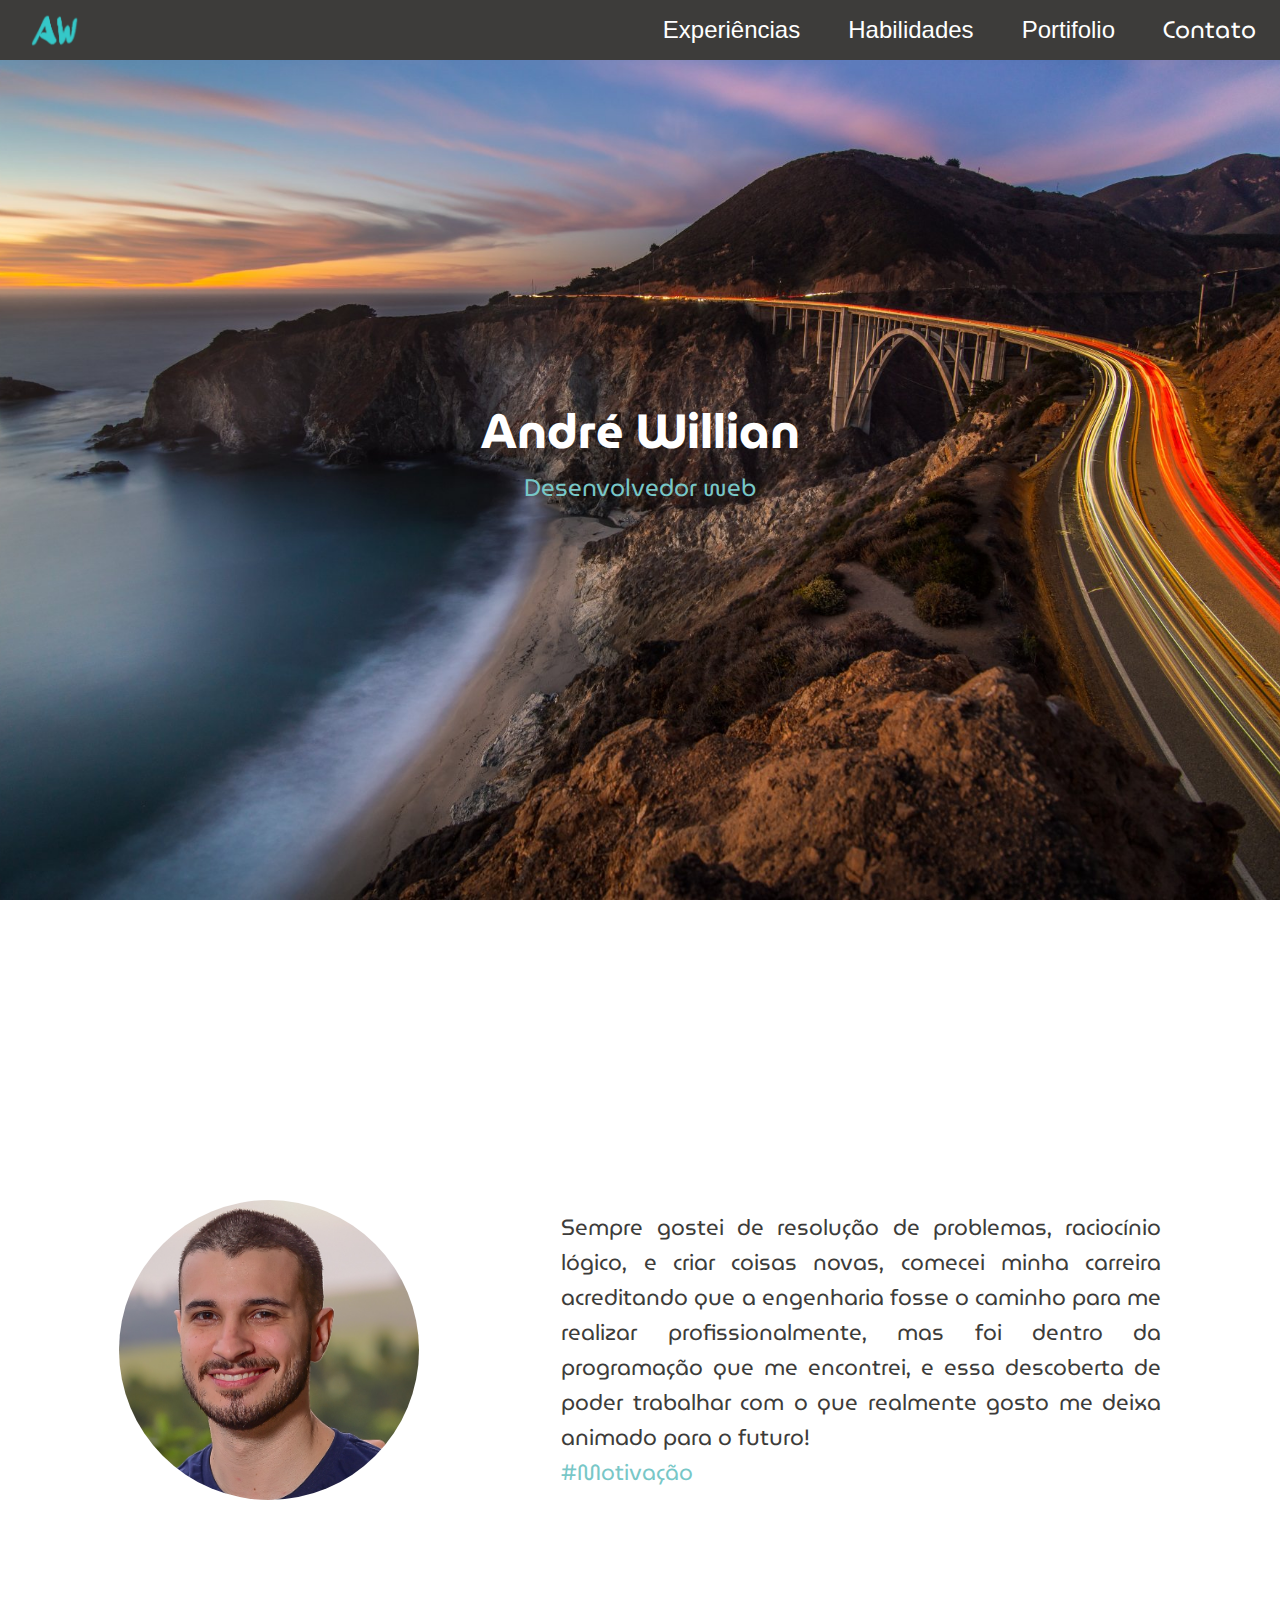
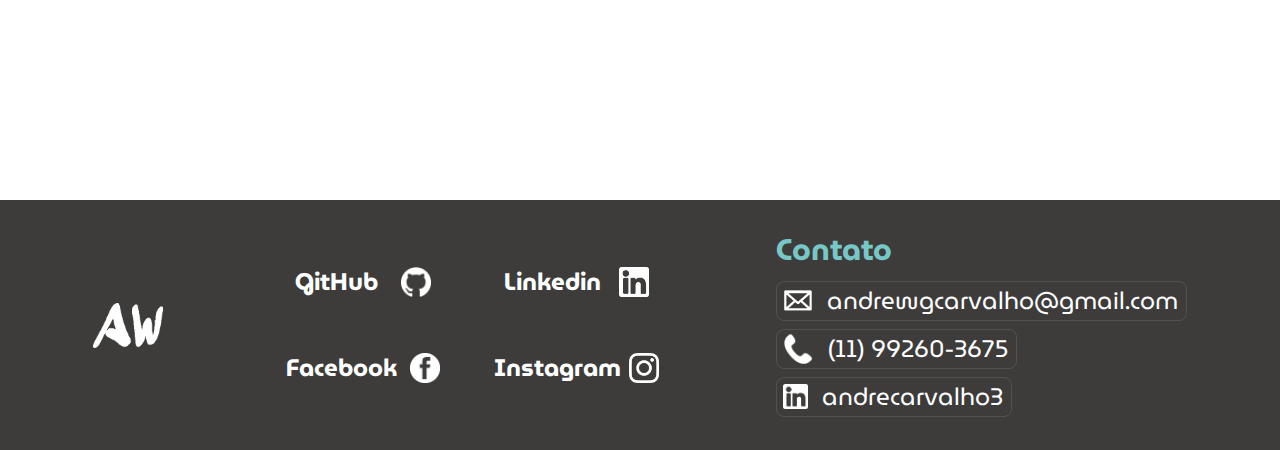
==== index.html @ 20c0609c "first version" ====
<!DOCTYPE html>
<html lang="en">
    <head>
        <meta charset="UTF-8">
        <meta name="viewport" content="width=device-width, initial-scale=1.0">
        <title>Home</title>

        <link href="https://fonts.googleapis.com/css2?family=MuseoModerno:wght@400;600;800&display=swap" rel="stylesheet">

        <script src="./scripts/index.jx"></script>

        <link rel="stylesheet" href="./styles/index.css">
        <link rel="stylesheet" href="./styles/reset.css">
        <link rel="stylesheet" href="./styles/responsive.css">

    </head>
    <body>

        <header>

            <a class="aw-home" href="#first-section">
                <div id="icon-home" class="aw-icon"></div>

            </a>

            <div class="right-menu">
                <button class="menu-button">Experiências</button>
                <div class="dropdown-menu">
                    <a href="#Home">Educação</a>
                    <a href="#Home">Intercâmbio</a>
                    <a href="#Home">Estágio</a>
                    <a href="#Home">Free Lances</a>

                </div>
            </div>

            <div class="right-menu">
                <button class="menu-button">Habilidades</button>
                <div class="dropdown-menu">
                    <a href="#Home">Cursos</a>
                    <a href="#Home">Pessoais</a>
                    <a href="#Home">Profissionais</a>
                </div>
            </div>

            <div class="right-menu">
                <button class="menu-button">Portifolio</button>
                <div class="dropdown-menu">
                    <a href="#Home">Web</a>
                    <a href="#Home">Design</a>
                    <a href="#Home">Cooperativos</a>
                </div>
            </div>

            <a class="a-contact" href="#contact">Contato</a>

        </header>

        <section class="main">

            <section id="first-section" class="primeira">

               <!-- <video id="myVideo" poster="poster.JPG" autoplay="autoplay" muted="muted" loop="loop">
                    <source src="./assets/backgrounds/bluevectors.mp4" type="video/mp4">
                </video>-->

                <div class="andre-fadein">
                    <h1>André Willian</h1>
                    <p>Desenvolvedor web</p>
                </div>

            </section>

            <section class="segunda">
                <div class="picture"></div>
                <div class="aboutme">
                    Sempre gostei de resolução de problemas, raciocínio lógico, e criar coisas novas, comecei minha carreira acreditando que a engenharia fosse o caminho para me realizar profissionalmente, mas foi dentro da programação que me encontrei, e essa descoberta de poder trabalhar com o que realmente gosto me deixa animado para o futuro!
                <br>
                <a href="./motivation.html">#Motivação</a>
                </div>
            </section>

           
            </section>
            
            


        </section>

        <footer>
            
                <a class="aw-home" href="#first-section">
                    <div id="icon-home2" class="aw-icon2"></div>

                </a>
         
            <div class="socialBox">
                <a class="socialMedia" href="https://github.com/AndrehW27" target="_blank">
                    <p>GitHub</p>
                    <div id="icon1" class="icon"></div>
                </a>
                <a class="socialMedia" href="https://www.linkedin.com/in/andrecarvalho3/" target="_blank">
                    <p>Linkedin</p>
                    <div id="icon2" class="icon"></div>
                </a>
          
                <a class="socialMedia" href="https://www.facebook.com/andrewillian.carvalho/" target="_blank">
                    <p>Facebook</p>
                    <div id="icon3" class="icon"></div>
                </a>
                <a class="socialMedia" href="https://www.instagram.com/andreh_w/" target="_blank">
                    <p>Instagram</p>
                    <div id="icon4" class="icon"></div>
                </a>
                <!-- <a class="socialMedia" href="https://twitter.com/AndrehWillian" target="_blank"> <p>Twitter</p> <div id="icon5" class="icon"></div> </a> -->
            </div>

            <div id="contact">
                <div class="contact-title">Contato</div>
                <a class="contact-email" href="mailto:andrewgcarcalho@gmail.com?subject=Gostei do seu site, gostaria de conversar com você.&body=Olá, tudo bem? ...">
                    <div class="email-icon" ></div>
                    andrewgcarvalho@gmail.com
                </a>
                <div class="contact-email" >
                    <div class="celphone-icon"></div>
                    (11) 99260-3675
                </div>
                <div class="contact-email">
                    <div class="linkedin-icon"></div>
                    andrecarvalho3
                </div>

            </div>

        </footer>

    </body>
</html>
---- styles/index.css ----
/* MAIN */

.main{
    height: 300%;
    width: 100%;
}

/* HEADER */

header .aw-home{
    position: fixed;
    top: 0;
    left: 0;
    display: flex;
    align-items: center;
    justify-content: space-evenly;
    cursor: pointer;
    height: 60px;
    padding: 0 24px 0;
    text-decoration: none;
    color: var(--secundary-color);
}
header .aw-home:hover #icon-home{
    background-image: url("../assets/icons/aw-cyan.png");
}
#icon-home{
    background-image: url("../assets/icons/aw-white.png");
    background-repeat: no-repeat;
}
.aw-icon{
    background-position: center;
    background-size: contain;
    height: 45px;
    width: 45px;
    margin-left: 8px;
}
header .socialMedia{
    position: absolute;
    left: 0;
    margin-left: 24px;
}
.menu-button{
    background-color: transparent;
    color: white;
    padding: 0 24px 0;
    font-size: 24px;
    cursor: pointer;
    height: 60px;
    padding: 0 24px 0 ;
    border: none;
}
.right-menu{
    position: relative;
    display: inline-block;
}
.dropdown-menu{
    display: none;
    position: absolute;
    background-color: var(--primary-color);
    min-width: 140px;
    z-index: 1;
    box-shadow: 0px 20px 16px 0px rgba(0,0,0,0.9);
    border-radius: 0 0 8px 8px;
}
.dropdown-menu a{
    color: var(--secundary-color);
    padding: 6px 16px;
    text-decoration: none;
    display: block;
}
.dropdown-menu a:hover{
      /* background-color: var(--primary-color); */
      /* color: var(--secundary-color); */
      color: var(--third-color);
}
.right-menu:hover .dropdown-menu{
    display: block;
}
.right-menu:hover .menu-button {
    background-color: var(--primary-color);
    color: var(--third-color);
}
header .a-contact{
    display: flex;
    align-items: center;
    justify-content: space-evenly;
    cursor: pointer;
    height: 60px;
    padding: 0 24px;
    text-decoration: none;
    color: var(--secundary-color);
}

/* PRIMEIRA SESSÃO */

.primeira{
    display: flex;
    flex-direction: column;
    align-items: center;
    justify-content: space-evenly;
    height: 100vh;
    background-image: url(../assets/backgrounds/landscape1.jpg);
    background-position: center;
    background-size: cover;
}

.andre-fadein{
    display: flex;
    flex-direction: column;
    align-items: center;
    justify-content: space-evenly;
    animation: fadeIn 4s;
    color: var(--third-color);
}
.andre-fadein h1{
    /* color: var(--third-color); */
    color: var(--secundary-color);
    font-size: 48px;
}
.andre-fadein p{
    font-size: 24px;
    /* color: var(--secundary-color); */
    color: var(--third-color);
}
@keyframes fadeIn{
    from {
        opacity :0;
    }
    to {
        opacity: 1;
    }
}

/* SEGUNDA SESSÃO */

.segunda{
    display: flex;
    align-items: center;
    justify-content: space-evenly;
    height: 100vh
}
.picture{
    background-image: url(../assets/images/profile.jpg);
    background-position: center;
    background-size: cover;
    width: 300px;
    height: 300px;
    border-radius: 50%;
    margin: 0 24px 0;
}
.aboutme{
    width: 600px;
    text-align: justify;
    font-size: 22px;
    color: var(--primary-color);
    margin: 0 24px 0;
}
.aboutme a{
    text-decoration: none;
    color: var(--third-color);
}

/* TERCEIRA SESSÃO */



/* .terceira{
    display: flex;
    align-items: center;
    justify-content: space-evenly;
    height: 100vh;
    
}  */


  

/* FOOTER  */

.aw-icon2{
    background-position: center;
    background-size: contain;
    height: 70px;
    width: 70px;
}
#icon-home2{
    background-image: url("../assets/icons/aw-white.png");
    background-repeat: no-repeat;
}
footer .aw-home:hover #icon-home2{
    background-image: url("../assets/icons/aw-cyan.png");
}
.socialBox{
    display: grid;
    grid-template-columns: 1fr 1fr;
    /* display: flex;
    min-height: 250px;
    flex-direction: column;
    align-items: center;
    justify-content: space-evenly; */
}
.socialMedia {
    display: flex;
    align-items: center;
    justify-content: space-evenly;
    text-decoration: none;
    color: var(--secundary-color);
    font-weight: bold;
    margin: 24px;
}
.socialMedia:hover{
    color:var(--third-color);
}
.icon{
    background-image: url("../assets/icons/github_icon.png");
    background-position: center;
    background-size: contain;
    height: 30px;
    width: 30px;
    margin-left: 8px;
}
#icon1{
    background-image: url("../assets/icons/github_white.png");
}
.socialMedia:hover #icon1{
    background-image: url("../assets/icons/github_cyan.png");
}
#icon2{
    background-image: url("../assets/icons/linkedin_white.png");
}
.socialMedia:hover #icon2{
    background-image: url("../assets/icons/linkedin_cyan.png");
}
#icon3{
    background-image: url("../assets/icons/facebook_white.png");
}
.socialMedia:hover #icon3{
    background-image: url("../assets/icons/facebook_cyan.png");
}
#icon4{
    background-image: url("../assets/icons/instagram_white.png");
}
.socialMedia:hover #icon4{
    background-image: url("../assets/icons/instagram_cyan.png");
}
#icon5{
    background-image: url("../assets/icons//twitter_white.png");
}
.socialMedia:hover #icon5{
    background-image: url("../assets/icons/twitter_cyan.png");
}
#contact{
    display: flex;
    flex-direction: column;
    align-items: flex-start;
    justify-content: center;
    font-weight: normal;
}
.contact-title{
    font-size: 30px;
    font-weight: bold;
    margin-bottom: 8px;
    color: var(--third-color);
}
.contact-email{
    display: flex;
    align-items: center;
    justify-self: center;
    margin-bottom: 8px;
    padding-right: 8px;
    border-radius: 8px;
    border: 1px solid rgba(255, 255, 255, 0.11);
    text-decoration: none;
    color: var(--second-color);
 
}
.email-icon{    
    background-image: url("../assets/icons/email_icon.png");
    background-position: center;
    background-size: contain;
    height: 30px;
    width: 30px;
    margin-right: 8px;
    padding-left: 12px;
    background-repeat: no-repeat;

}
.celphone-icon{    
    background-image: url("../assets/icons/phone-white.png");
    background-position: center;
    background-size: contain;
    height: 30px;
    width: 30px;
    margin-right: 8px;
    padding-left: 12px;
    background-repeat: no-repeat;
}
.linkedin-icon{    
    background-image: url("../assets/icons/linkedin_white.png");
    background-position: center;
    background-size: contain;
    height: 25px;
    width: 25px;
    margin-right: 8px;
    padding-left: 12px;
    background-repeat: no-repeat;
}
---- styles/responsive.css ----
@media (max-width:920px){
    header {
        font-size: 16px;
    }
    .menu-button{
        font-size: 16px;
    }
}

@media(max-width:770px){
   
    .primeira{
        display: flex;
        flex-direction: column;
        align-items: center;
        justify-content: space-evenly;
        height: 100vh;
        background-image: url(../assets/backgrounds/landscape1.jpg);
        background-position: center;
        background-size: cover;
    }
    

}

@media (max-width:720px){
    header .a-contact{
        padding: 0 6px;
        margin-right: 6px;
    }

    .segunda{
        flex-direction: column;
    }
    .picture{
        height: 220px;
        width: 220px;
    }
    .aboutme{
        font-size: 18px;
        margin: 24px;
        width: 80vw;
    }
    header {
        font-size: 14px;
        padding: 0 12px 0;

    }
    .menu-button{
        font-size: 14px;
        padding: 0 12px 0;

    }
    footer{
        flex-direction: column;
    }
    .aw-icon2{
        margin-top: 18px;
        height: 50px;
        width: 50px;
    }
    #contact{
        margin-bottom: 24px;
        font-size: 18px;
    }
    .socialBox p{
        font-size: 18px;
    }


}
@media (max-width:650px){
    header {
        font-size: 12px;
        padding: 0 12px 0;

    }
    .menu-button{
        font-size: 12px;
        padding: 0 12px 0;

    }
}

@media (max-width:560px){
    header {
        font-size: 12px;
        padding: 0 6px 0;

    }
    .menu-button{
        font-size: 12px;
        padding: 0 6px 0;

    }
}
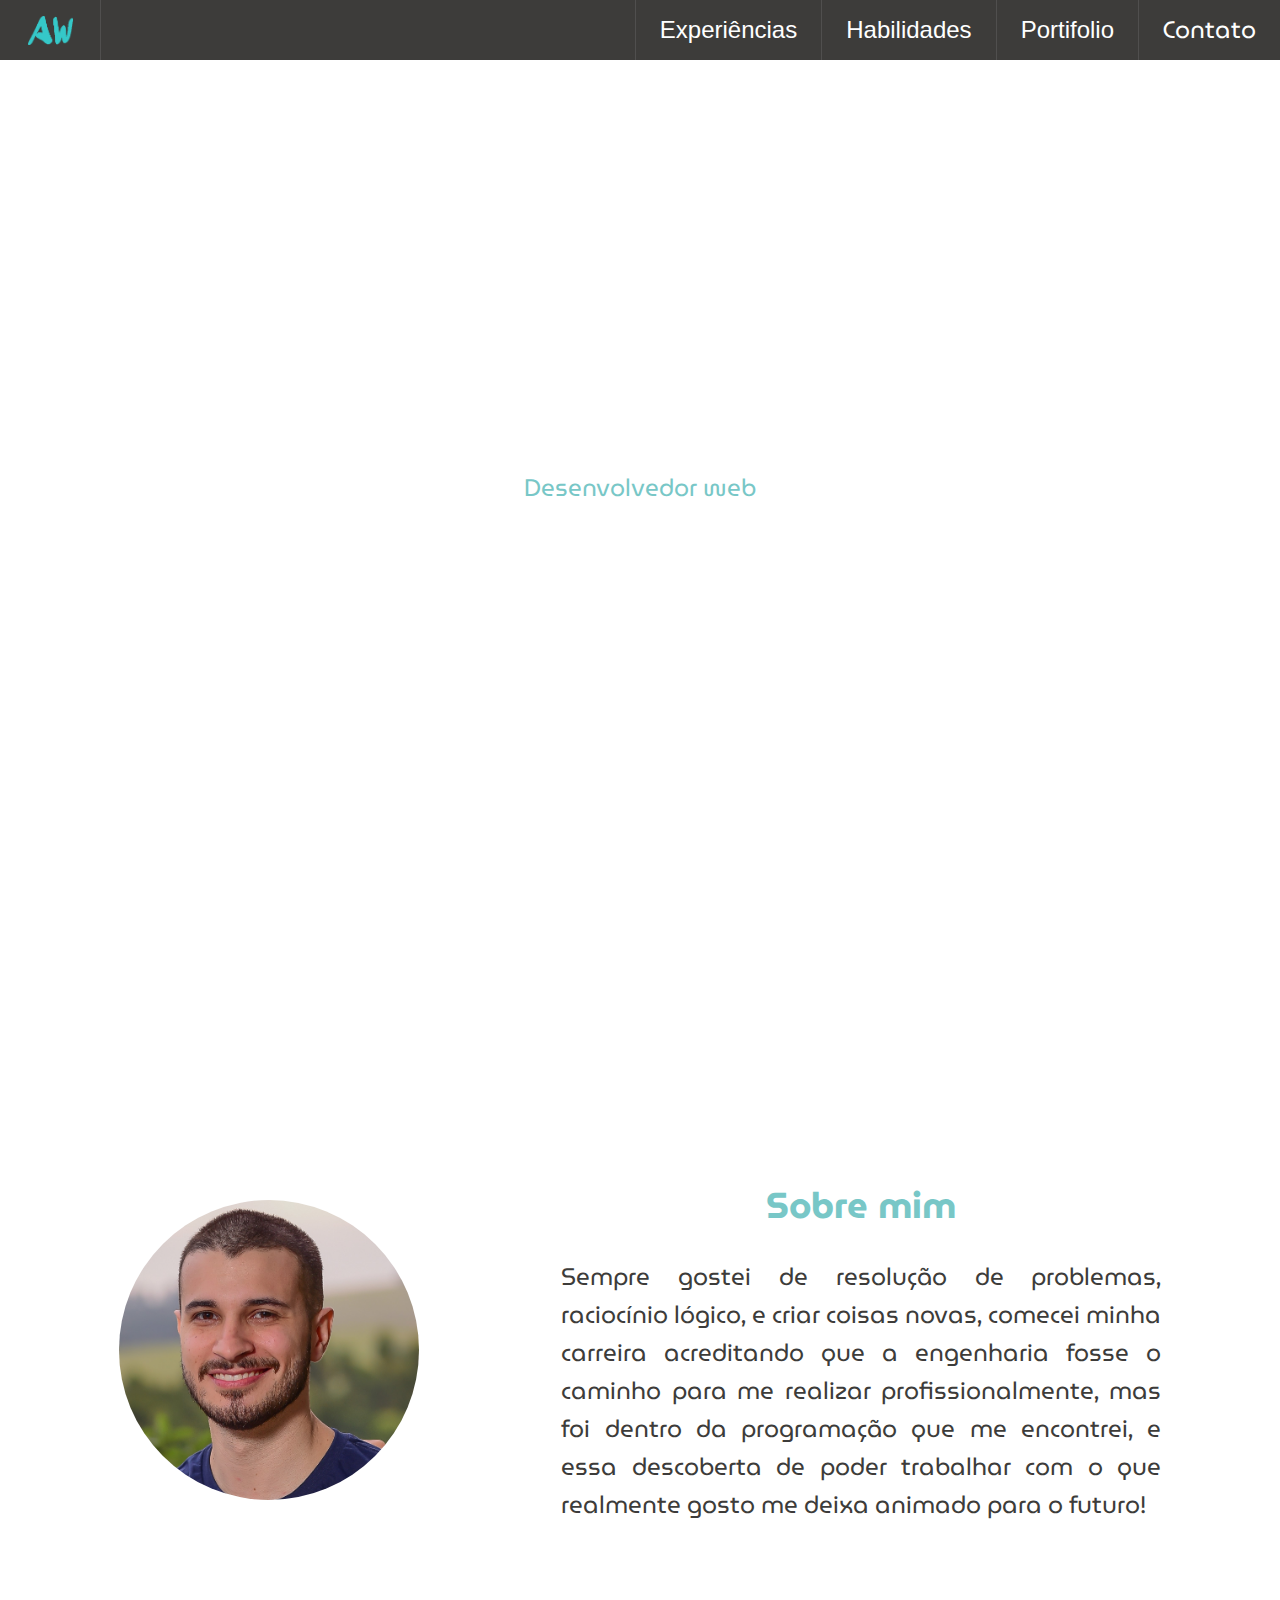
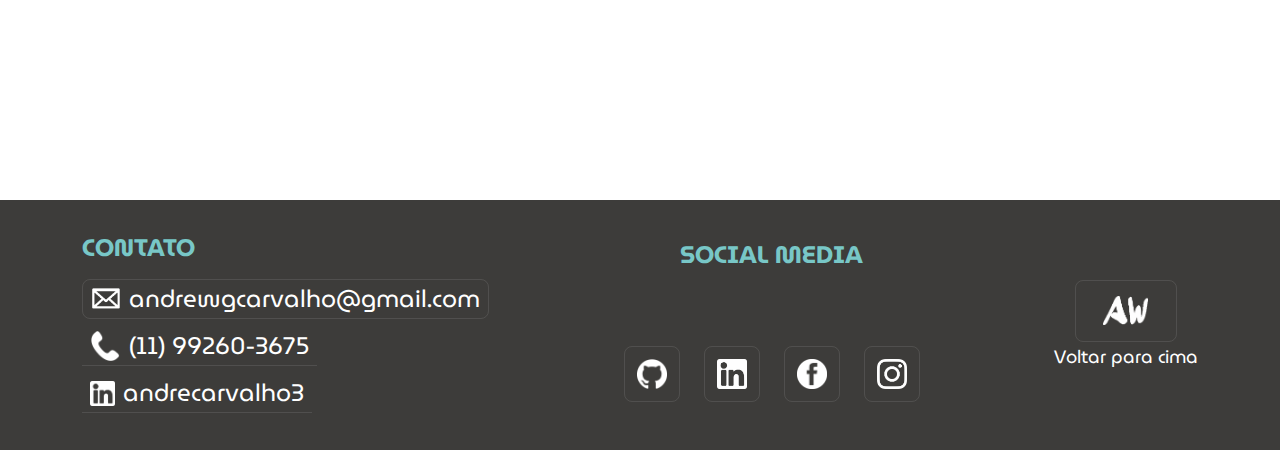
==== commit 93c4c9c8: "adding all pages" ====
--- a/index.html
+++ b/index.html
@@ -7,8 +7,6 @@
 
         <link href="https://fonts.googleapis.com/css2?family=MuseoModerno:wght@400;600;800&display=swap" rel="stylesheet">
 
-        <script src="./scripts/index.jx"></script>
-
         <link rel="stylesheet" href="./styles/index.css">
         <link rel="stylesheet" href="./styles/reset.css">
         <link rel="stylesheet" href="./styles/responsive.css">
@@ -17,124 +15,106 @@
     <body>
 
         <header>
-
             <a class="aw-home" href="#first-section">
-                <div id="icon-home" class="aw-icon"></div>
-
+                <div id="icon-home"></div>
             </a>
 
             <div class="right-menu">
                 <button class="menu-button">Experiências</button>
                 <div class="dropdown-menu">
-                    <a href="#Home">Educação</a>
-                    <a href="#Home">Intercâmbio</a>
-                    <a href="#Home">Estágio</a>
-                    <a href="#Home">Free Lances</a>
-
+                    <a href="./views/education.html">Educação</a>
+                    <a href="./views/exchange.html">Intercâmbio</a>
+                    <a href="./views/internship.html">Estágio</a>
+                    <a href="./views/freelance.html">Free Lances</a>
                 </div>
             </div>
 
             <div class="right-menu">
                 <button class="menu-button">Habilidades</button>
                 <div class="dropdown-menu">
-                    <a href="#Home">Cursos</a>
-                    <a href="#Home">Pessoais</a>
-                    <a href="#Home">Profissionais</a>
+                    <a href="./views/professional.html">Profissionais</a>
+                    <a href="./views/personal.html">Pessoais</a>                    
+                    <a href="./views/courses.html">Cursos</a>
                 </div>
             </div>
 
             <div class="right-menu">
                 <button class="menu-button">Portifolio</button>
                 <div class="dropdown-menu">
-                    <a href="#Home">Web</a>
-                    <a href="#Home">Design</a>
-                    <a href="#Home">Cooperativos</a>
+                    <a href="./views/web.html">Web</a>
+                    <a href="./views/freelance.html">Design</a>
+
                 </div>
             </div>
 
             <a class="a-contact" href="#contact">Contato</a>
-
         </header>
 
-        <section class="main">
+        <section id="first-section">
 
-            <section id="first-section" class="primeira">
-
-               <!-- <video id="myVideo" poster="poster.JPG" autoplay="autoplay" muted="muted" loop="loop">
-                    <source src="./assets/backgrounds/bluevectors.mp4" type="video/mp4">
-                </video>-->
-
-                <div class="andre-fadein">
+            <div class="first-section-title">
+                <div class="title-fadein">
                     <h1>André Willian</h1>
-                    <p>Desenvolvedor web</p>
                 </div>
-
-            </section>
-
-            <section class="segunda">
-                <div class="picture"></div>
-                <div class="aboutme">
-                    Sempre gostei de resolução de problemas, raciocínio lógico, e criar coisas novas, comecei minha carreira acreditando que a engenharia fosse o caminho para me realizar profissionalmente, mas foi dentro da programação que me encontrei, e essa descoberta de poder trabalhar com o que realmente gosto me deixa animado para o futuro!
-                <br>
-                <a href="./motivation.html">#Motivação</a>
-                </div>
-            </section>
-
-           
-            </section>
-            
-            
-
+                <p class="subtitle-fadein">Desenvolvedor web</p>
+            </div>
 
         </section>
 
+        <section class="second-section">
+            <div class="picture"></div>
+            <div class="second-section-text">
+                <h2>Sobre mim</h2>
+                <p>
+                    Sempre gostei de resolução de problemas, raciocínio lógico, e criar coisas novas, comecei minha carreira acreditando que a engenharia fosse o caminho para me realizar profissionalmente, mas foi dentro da programação que me encontrei, e essa descoberta de poder trabalhar com o que realmente gosto me deixa animado para o futuro!
+                </p>
+            </div>
+        </section>
+
         <footer>
-            
-                <a class="aw-home" href="#first-section">
-                    <div id="icon-home2" class="aw-icon2"></div>
 
+            <div id="contact">
+                <h3>CONTATO</h3>
+                <a class="contact-email" href="mailto:andrewgcarcalho@gmail.com?subject=Gostei do seu site, gostaria de conversar com você.&body=Olá, tudo bem? ...">
+                    <div class="email-icon"></div>
+                    <p>andrewgcarvalho@gmail.com</p>
                 </a>
-         
-            <div class="socialBox">
-                <a class="socialMedia" href="https://github.com/AndrehW27" target="_blank">
-                    <p>GitHub</p>
-                    <div id="icon1" class="icon"></div>
-                </a>
-                <a class="socialMedia" href="https://www.linkedin.com/in/andrecarvalho3/" target="_blank">
-                    <p>Linkedin</p>
-                    <div id="icon2" class="icon"></div>
-                </a>
-          
-                <a class="socialMedia" href="https://www.facebook.com/andrewillian.carvalho/" target="_blank">
-                    <p>Facebook</p>
-                    <div id="icon3" class="icon"></div>
-                </a>
-                <a class="socialMedia" href="https://www.instagram.com/andreh_w/" target="_blank">
-                    <p>Instagram</p>
-                    <div id="icon4" class="icon"></div>
-                </a>
-                <!-- <a class="socialMedia" href="https://twitter.com/AndrehWillian" target="_blank"> <p>Twitter</p> <div id="icon5" class="icon"></div> </a> -->
+                <div class="contact-phone">
+                    <div class="cellphone-icon"></div>
+                    <p>(11) 99260-3675</p>
+                </div>
+                <div class="contact-linkedin">
+                    <div class="linkedin-icon"></div>
+                    <p>andrecarvalho3</p>
+                </div>
             </div>
 
-            <div id="contact">
-                <div class="contact-title">Contato</div>
-                <a class="contact-email" href="mailto:andrewgcarcalho@gmail.com?subject=Gostei do seu site, gostaria de conversar com você.&body=Olá, tudo bem? ...">
-                    <div class="email-icon" ></div>
-                    andrewgcarvalho@gmail.com
+            <div class="socialBox">
+                <h3>SOCIAL MEDIA</h3>
+                <div class="socialBox-icons">
+                    <a class="socialMedia" href="https://github.com/AndrehW27" target="_blank">
+                        <div id="icon1"></div>
+                    </a>
+                    <a class="socialMedia" href="https://www.linkedin.com/in/andrecarvalho3/" target="_blank">
+                        <div id="icon2"></div>
+                    </a>
+                    <a class="socialMedia" href="https://www.facebook.com/andrewillian.carvalho/" target="_blank">
+                        <div id="icon3"></div>
+                    </a>
+                    <a class="socialMedia" href="https://www.instagram.com/andreh_w/" target="_blank">
+                        <div id="icon4"></div>
+                    </a>
+                </div>
+            </div>
+
+            <div class="backToTop">
+                <a class="aw-footer" href="#first-section">
+                    <div id="aw-icon-footer"></div>
                 </a>
-                <div class="contact-email" >
-                    <div class="celphone-icon"></div>
-                    (11) 99260-3675
-                </div>
-                <div class="contact-email">
-                    <div class="linkedin-icon"></div>
-                    andrecarvalho3
-                </div>
-
+                <p>Voltar para cima</p>
             </div>
 
         </footer>
 
     </body>
-</html>
-
+</html>--- a/styles/index.css
+++ b/styles/index.css
@@ -1,13 +1,13 @@
 /* MAIN */
 
-.main{
+.main {
     height: 300%;
     width: 100%;
 }
 
 /* HEADER */
 
-header .aw-home{
+header .aw-home {
     position: fixed;
     top: 0;
     left: 0;
@@ -16,71 +16,92 @@
     justify-content: space-evenly;
     cursor: pointer;
     height: 60px;
-    padding: 0 24px 0;
-    text-decoration: none;
-    color: var(--secundary-color);
-}
-header .aw-home:hover #icon-home{
+    width: 100px;
+    text-decoration: none;
+    color: var(--secundary-color);
+    border-right: 1px solid rgba(255, 255, 255, 0.1);    
+}
+
+header .aw-home:hover #icon-home {
     background-image: url("../assets/icons/aw-cyan.png");
 }
-#icon-home{
+
+/* header .aw-home:hover {
+    border-radius: 8px;
+    border: 10px solid rgba(255, 255, 255, 0.1);
+} */
+
+#icon-home {
     background-image: url("../assets/icons/aw-white.png");
     background-repeat: no-repeat;
-}
-.aw-icon{
     background-position: center;
     background-size: contain;
     height: 45px;
     width: 45px;
-    margin-left: 8px;
-}
-header .socialMedia{
+}
+
+header .socialMedia {
     position: absolute;
     left: 0;
     margin-left: 24px;
 }
-.menu-button{
+
+.menu-button {
     background-color: transparent;
     color: white;
     padding: 0 24px 0;
     font-size: 24px;
     cursor: pointer;
     height: 60px;
-    padding: 0 24px 0 ;
+    padding: 0 24px 0;
     border: none;
 }
-.right-menu{
+
+.right-menu {
     position: relative;
     display: inline-block;
-}
-.dropdown-menu{
+    border-left: 1px solid rgba(255, 255, 255, 0.1);
+}
+
+.dropdown-menu {
     display: none;
     position: absolute;
     background-color: var(--primary-color);
     min-width: 140px;
     z-index: 1;
-    box-shadow: 0px 20px 16px 0px rgba(0,0,0,0.9);
-    border-radius: 0 0 8px 8px;
-}
-.dropdown-menu a{
+    box-shadow: 0px 20px 16px 0px rgba(0, 0, 0, 0.9);
+    /* border-radius: 0 0 8px 8px; */
+    
+}
+
+.dropdown-menu a {
     color: var(--secundary-color);
     padding: 6px 16px;
     text-decoration: none;
     display: block;
-}
-.dropdown-menu a:hover{
-      /* background-color: var(--primary-color); */
-      /* color: var(--secundary-color); */
-      color: var(--third-color);
-}
-.right-menu:hover .dropdown-menu{
+    border-top: 1px  solid rgba(255, 255, 255, 0.1);
+
+}
+
+.dropdown-menu a:hover {
+    /* background-color: var(--primary-color); */
+    /* color: var(--secundary-color); */
+    color: var(--third-color);
+    background-color: rgba(0, 0, 0, 0.1);
+}
+
+.right-menu:hover .dropdown-menu {
     display: block;
 }
+
 .right-menu:hover .menu-button {
     background-color: var(--primary-color);
     color: var(--third-color);
-}
-header .a-contact{
+
+    background-color: rgba(0, 0, 0, 0.1);
+}
+
+.a-contact {
     display: flex;
     align-items: center;
     justify-content: space-evenly;
@@ -89,11 +110,18 @@
     padding: 0 24px;
     text-decoration: none;
     color: var(--secundary-color);
+    border-left: 1px solid rgba(255, 255, 255, 0.1);
+
+}
+
+.a-contact:hover {
+    color: var(--third-color);
+    background-color: rgba(0, 0, 0, 0.1);
 }
 
 /* PRIMEIRA SESSÃO */
 
-.primeira{
+.primeira {
     display: flex;
     flex-direction: column;
     align-items: center;
@@ -102,44 +130,73 @@
     background-image: url(../assets/backgrounds/landscape1.jpg);
     background-position: center;
     background-size: cover;
-}
-
-.andre-fadein{
-    display: flex;
-    flex-direction: column;
-    align-items: center;
-    justify-content: space-evenly;
-    animation: fadeIn 4s;
-    color: var(--third-color);
-}
-.andre-fadein h1{
+    width: 100%;
+}
+
+.andre-fadein {
+    display: flex;
+    flex-direction: column;
+    align-items: center;
+    justify-content: space-evenly;
+    animation: fadeIn 6s;
+    color: var(--third-color);
+}
+.andre-webBox{
+    display: flex;
+    flex-direction: column;
+    align-items: center;
+    justify-content: center;
+}
+.andre-fadein h1 {
     /* color: var(--third-color); */
     color: var(--secundary-color);
     font-size: 48px;
 }
-.andre-fadein p{
+
+.andre-webBox p {
     font-size: 24px;
     /* color: var(--secundary-color); */
     color: var(--third-color);
 }
-@keyframes fadeIn{
+.web-fadein {
+    display: flex;
+    flex-direction: column;
+    align-items: center;
+    justify-content: space-evenly;
+    animation-name: fadeIn2;
+    animation-duration: 10s;
+    /* animation-delay: 10s; */
+    color: var(--third-color);
+}
+
+@keyframes fadeIn {
     from {
-        opacity :0;
+        opacity: 0;
     }
     to {
         opacity: 1;
     }
 }
+@keyframes fadeIn2 {
+    from {
+        opacity: 0;
+    }
+    to {
+        opacity: 1;
+    }
+}
 
 /* SEGUNDA SESSÃO */
 
-.segunda{
-    display: flex;
-    align-items: center;
-    justify-content: space-evenly;
-    height: 100vh
-}
-.picture{
+.segunda {
+    display: flex;
+    align-items: center;
+    justify-content: space-evenly;
+    width: 100%;
+    height: 100vh;
+}
+
+.picture {
     background-image: url(../assets/images/profile.jpg);
     background-position: center;
     background-size: cover;
@@ -148,133 +205,244 @@
     border-radius: 50%;
     margin: 0 24px 0;
 }
-.aboutme{
+
+.aboutme {
     width: 600px;
     text-align: justify;
     font-size: 22px;
     color: var(--primary-color);
     margin: 0 24px 0;
 }
-.aboutme a{
-    text-decoration: none;
-    color: var(--third-color);
-}
-
-/* TERCEIRA SESSÃO */
-
-
-
-/* .terceira{
-    display: flex;
-    align-items: center;
-    justify-content: space-evenly;
-    height: 100vh;
-    
-}  */
-
-
-  
-
-/* FOOTER  */
-
-.aw-icon2{
-    background-position: center;
-    background-size: contain;
-    height: 70px;
-    width: 70px;
-}
-#icon-home2{
-    background-image: url("../assets/icons/aw-white.png");
-    background-repeat: no-repeat;
-}
-footer .aw-home:hover #icon-home2{
-    background-image: url("../assets/icons/aw-cyan.png");
-}
-.socialBox{
-    display: grid;
-    grid-template-columns: 1fr 1fr;
-    /* display: flex;
-    min-height: 250px;
-    flex-direction: column;
-    align-items: center;
-    justify-content: space-evenly; */
-}
-.socialMedia {
-    display: flex;
-    align-items: center;
-    justify-content: space-evenly;
-    text-decoration: none;
-    color: var(--secundary-color);
-    font-weight: bold;
-    margin: 24px;
-}
-.socialMedia:hover{
-    color:var(--third-color);
-}
-.icon{
-    background-image: url("../assets/icons/github_icon.png");
-    background-position: center;
-    background-size: contain;
+
+.aboutme a {
+    text-decoration: none;
+    color: var(--third-color);
+    padding: 0 12px;
+    border-radius: 8px;
+    border: 3px dotted var(--third-color);
+    cursor: pointer;
+}
+
+.aboutme a:hover {
+    background-color: rgba(0, 0, 0, 0.1);
+
+}
+.veja{
+    display: flex; 
+    align-items: center;   
+}
+.setaveja{
     height: 30px;
     width: 30px;
-    margin-left: 8px;
-}
-#icon1{
+    background-image: url(../assets/icons/arrow-left.png);
+    background-position: center;
+    background-repeat: no-repeat;
+    background-size: contain;
+    margin: 0 4px;
+}
+/* TERCEIRA SESSÃO */
+
+/* FOOTER  */
+
+.backToTop{
+    display: flex;
+    flex-direction: column;
+    align-items: center;
+    justify-content: center;
+}
+.backToTop p{
+    font-size: 18px;
+    font-weight: normal;
+}
+
+footer .aw-home2 {
+    display: flex;
+    align-items: center;
+    justify-content: space-evenly;
+    cursor: pointer;
+    height: 60px;
+    width: 100px;
+    text-decoration: none;
+    color: var(--secundary-color);
+    border-radius: 8px;
+    border: 1px solid rgba(255, 255, 255, 0.1);
+}
+
+#icon-home2 {
+    background-image: url("../assets/icons/aw-white.png");
+    background-repeat: no-repeat;
+    background-position: center;
+    background-size: contain;
+    height: 45px;
+    width: 45px;
+}
+
+footer .aw-home2:hover {
+    background-color: rgba(0, 0, 0, 0.1)
+}
+footer .aw-home2:hover #icon-home2 {
+    background-image: url("../assets/icons/aw-cyan.png");
+}
+ 
+
+.socialBox {
+    display: flex;
+    align-items: center;
+    flex-direction: column;
+    justify-content: space-evenly;
+    width: 400px;
+    height: 250px;
+}
+.socialBox-title {
+    font-size: 30px;
+    font-weight: bold;
+    color: var(--third-color);
+
+}
+.socialBox1 {
+    display: flex;
+    align-items: center;
+    /* flex-direction: column; */
+    justify-content: space-evenly;
+
+    width: 400px;
+    margin-bottom: 12px;
+}
+/* .socialBox2 {
+    display: flex;
+    align-items: center;
+    justify-content: space-evenly;
+
+    width: 400px;
+} */
+
+.socialMedia {
+    display: flex;
+    align-items: center;
+    justify-content: space-evenly;
+    text-decoration: none;
+    color: var(--secundary-color);
+    font-weight: bold;
+    font-size: 18px;
+    padding: 12px; 
+    box-sizing: border-box;
+    border-radius: 8px;
+    border: 1px solid rgba(255, 255, 255, 0.1);
+    margin-bottom: 8px;
+
+}
+
+.socialMedia:hover {
+    color: var(--third-color);
+    background-color: rgba(0, 0, 0, 0.1)
+}
+
+.icon {
+    background-image: url("../assets/icons/github_icon.png");
+    background-position: center;
+    background-size: contain;
+    height: 30px;
+    width: 30px;
+}
+
+#icon1 {
     background-image: url("../assets/icons/github_white.png");
 }
-.socialMedia:hover #icon1{
+
+.socialMedia:hover #icon1 {
     background-image: url("../assets/icons/github_cyan.png");
 }
-#icon2{
+
+#icon2 {
     background-image: url("../assets/icons/linkedin_white.png");
 }
-.socialMedia:hover #icon2{
+
+.socialMedia:hover #icon2 {
     background-image: url("../assets/icons/linkedin_cyan.png");
 }
-#icon3{
+
+#icon3 {
     background-image: url("../assets/icons/facebook_white.png");
 }
-.socialMedia:hover #icon3{
+
+.socialMedia:hover #icon3 {
     background-image: url("../assets/icons/facebook_cyan.png");
 }
-#icon4{
+
+#icon4 {
     background-image: url("../assets/icons/instagram_white.png");
 }
-.socialMedia:hover #icon4{
+
+.socialMedia:hover #icon4 {
     background-image: url("../assets/icons/instagram_cyan.png");
 }
-#icon5{
+
+#icon5 {
     background-image: url("../assets/icons//twitter_white.png");
 }
-.socialMedia:hover #icon5{
+
+.socialMedia:hover #icon5 {
     background-image: url("../assets/icons/twitter_cyan.png");
-}
-#contact{
+    ;
+}
+
+#contact {
     display: flex;
     flex-direction: column;
     align-items: flex-start;
     justify-content: center;
     font-weight: normal;
 }
-.contact-title{
+
+.contact-title {
     font-size: 30px;
     font-weight: bold;
     margin-bottom: 8px;
     color: var(--third-color);
 }
-.contact-email{
+
+.contact-email {
     display: flex;
     align-items: center;
     justify-self: center;
     margin-bottom: 8px;
     padding-right: 8px;
     border-radius: 8px;
-    border: 1px solid rgba(255, 255, 255, 0.11);
+    border: 1px solid rgba(255, 255, 255, 0.1);
     text-decoration: none;
     color: var(--second-color);
- 
-}
-.email-icon{    
+}
+.contact-email:hover {
+    color: var(--third-color);
+    background-color: rgba(0, 0, 0, 0.1)
+}
+.contact-email:hover .email-icon{
+    background-image: url(../assets/icons/email_cyan.png);
+}
+
+
+.contact-phone {
+    display: flex;
+    align-items: center;
+    justify-self: center;
+    margin-bottom: 8px;
+    padding-right: 8px;
+    border-bottom: 1px solid rgba(255, 255, 255, 0.1);
+    text-decoration: none;
+    color: var(--second-color);
+}
+
+.contact-linkedin {
+    display: flex;
+    align-items: center;
+    justify-self: center;
+    margin-bottom: 8px;
+    padding-right: 8px;
+    border-bottom: 1px solid rgba(255, 255, 255, 0.1);
+    text-decoration: none;
+    color: var(--second-color);
+}
+.email-icon {
     background-image: url("../assets/icons/email_icon.png");
     background-position: center;
     background-size: contain;
@@ -283,9 +451,8 @@
     margin-right: 8px;
     padding-left: 12px;
     background-repeat: no-repeat;
-
-}
-.celphone-icon{    
+}
+.celphone-icon {
     background-image: url("../assets/icons/phone-white.png");
     background-position: center;
     background-size: contain;
@@ -295,7 +462,7 @@
     padding-left: 12px;
     background-repeat: no-repeat;
 }
-.linkedin-icon{    
+.linkedin-icon {
     background-image: url("../assets/icons/linkedin_white.png");
     background-position: center;
     background-size: contain;
@@ -304,9 +471,4 @@
     margin-right: 8px;
     padding-left: 12px;
     background-repeat: no-repeat;
-}
-
-
-
-
-
+}--- a/styles/responsive.css
+++ b/styles/responsive.css
@@ -1,96 +1,121 @@
-@media (max-width:920px){
-    header {
-        font-size: 16px;
+@media (max-width:770px) {
+    /* HEADER */
+    header .aw-home {
+        width: 50px;
+        border: none;
     }
-    .menu-button{
-        font-size: 16px;
+    header #icon-home {
+        height: 25px;
+        width: 25px;
     }
-}
-
-@media(max-width:770px){
-   
-    .primeira{
-        display: flex;
-        flex-direction: column;
-        align-items: center;
-        justify-content: space-evenly;
-        height: 100vh;
-        background-image: url(../assets/backgrounds/landscape1.jpg);
-        background-position: center;
-        background-size: cover;
+    header .menu-button {
+        font-size: 13px;
+        padding: 0 8px;
     }
-    
-
-}
-
-@media (max-width:720px){
-    header .a-contact{
-        padding: 0 6px;
-        margin-right: 6px;
+    header .dropdown-menu {
+        min-width: 70px;
     }
-
-    .segunda{
+    header .dropdown-menu a {
+        font-size: 13px;
+    }
+    header .a-contact {
+        font-size: 13px;
+        padding: 0 8px;
+    }
+    /* FIRST-SECTION */
+    #first-section h1 {
+        font-size: 36px;
+    }
+    #first-section p {
+        font-size: 18px;
+    }
+    /* SECOND-SECTION */
+    .second-section {
         flex-direction: column;
     }
-    .picture{
+    .picture {
         height: 220px;
         width: 220px;
     }
-    .aboutme{
-        font-size: 18px;
-        margin: 24px;
-        width: 80vw;
+    .second-section-text {
+        margin: 0;
     }
-    header {
-        font-size: 14px;
-        padding: 0 12px 0;
-
+    .second-section-text h2 {
+        width: 90%;
+        font-size: 24px;
+        margin: 0;
     }
-    .menu-button{
-        font-size: 14px;
-        padding: 0 12px 0;
-
+    .second-section-text ul {
+        width: 90vw;
+        font-size: 24px;
     }
-    footer{
+    .second-section-text p {
+        width: 90vw;
+        font-size: 8px;
+        margin: 0;
+    }
+    /* THIRD-SECTION */
+    .third-section {
+        grid-template-columns: 1fr;
+        padding: 8px;
+    }
+    .grid-itens{
+        height: 190px;
+    }
+    /* FOOTER */
+    footer {
         flex-direction: column;
     }
-    .aw-icon2{
-        margin-top: 18px;
-        height: 50px;
-        width: 50px;
+    footer h3 {
+        font-size: 22px;
     }
-    #contact{
-        margin-bottom: 24px;
+    footer p {
         font-size: 18px;
     }
-    .socialBox p{
-        font-size: 18px;
+    footer #contact {
+        margin-top: 28px;
     }
-
-
-}
-@media (max-width:650px){
-    header {
+    footer .socialBox {
+        margin-top: 28px;
+    }
+    footer .backToTop {
+        margin: 32px 0;
+    }
+    .aw-footer{
+        margin-bottom: 12px;
+    }
+    /* PROFESSIONAL */
+    .tab-title {
         font-size: 12px;
-        padding: 0 12px 0;
-
     }
-    .menu-button{
-        font-size: 12px;
-        padding: 0 12px 0;
-
+    .html-icon {
+        height: 15px;
+        width: 15px;
+        margin-right: 6px;
     }
-}
-
-@media (max-width:560px){
-    header {
-        font-size: 12px;
-        padding: 0 6px 0;
-
+    .css-icon {
+        height: 15px;
+        width: 15px;
+        margin-right: 6px;
     }
-    .menu-button{
-        font-size: 12px;
-        padding: 0 6px 0;
-
+    .js-icon {
+        height: 15px;
+        width: 15px;
+        margin-right: 6px;
+    }
+    .menu-fechar {
+        display: none;
+    }
+    .numbers-box p {
+        font-size: 20px;
+    }
+    #professional {
+        flex: 1;
+    }
+    #professional p {
+        font-size: 20px;
+    }
+    .bars-box {
+        display: none;
     }
 }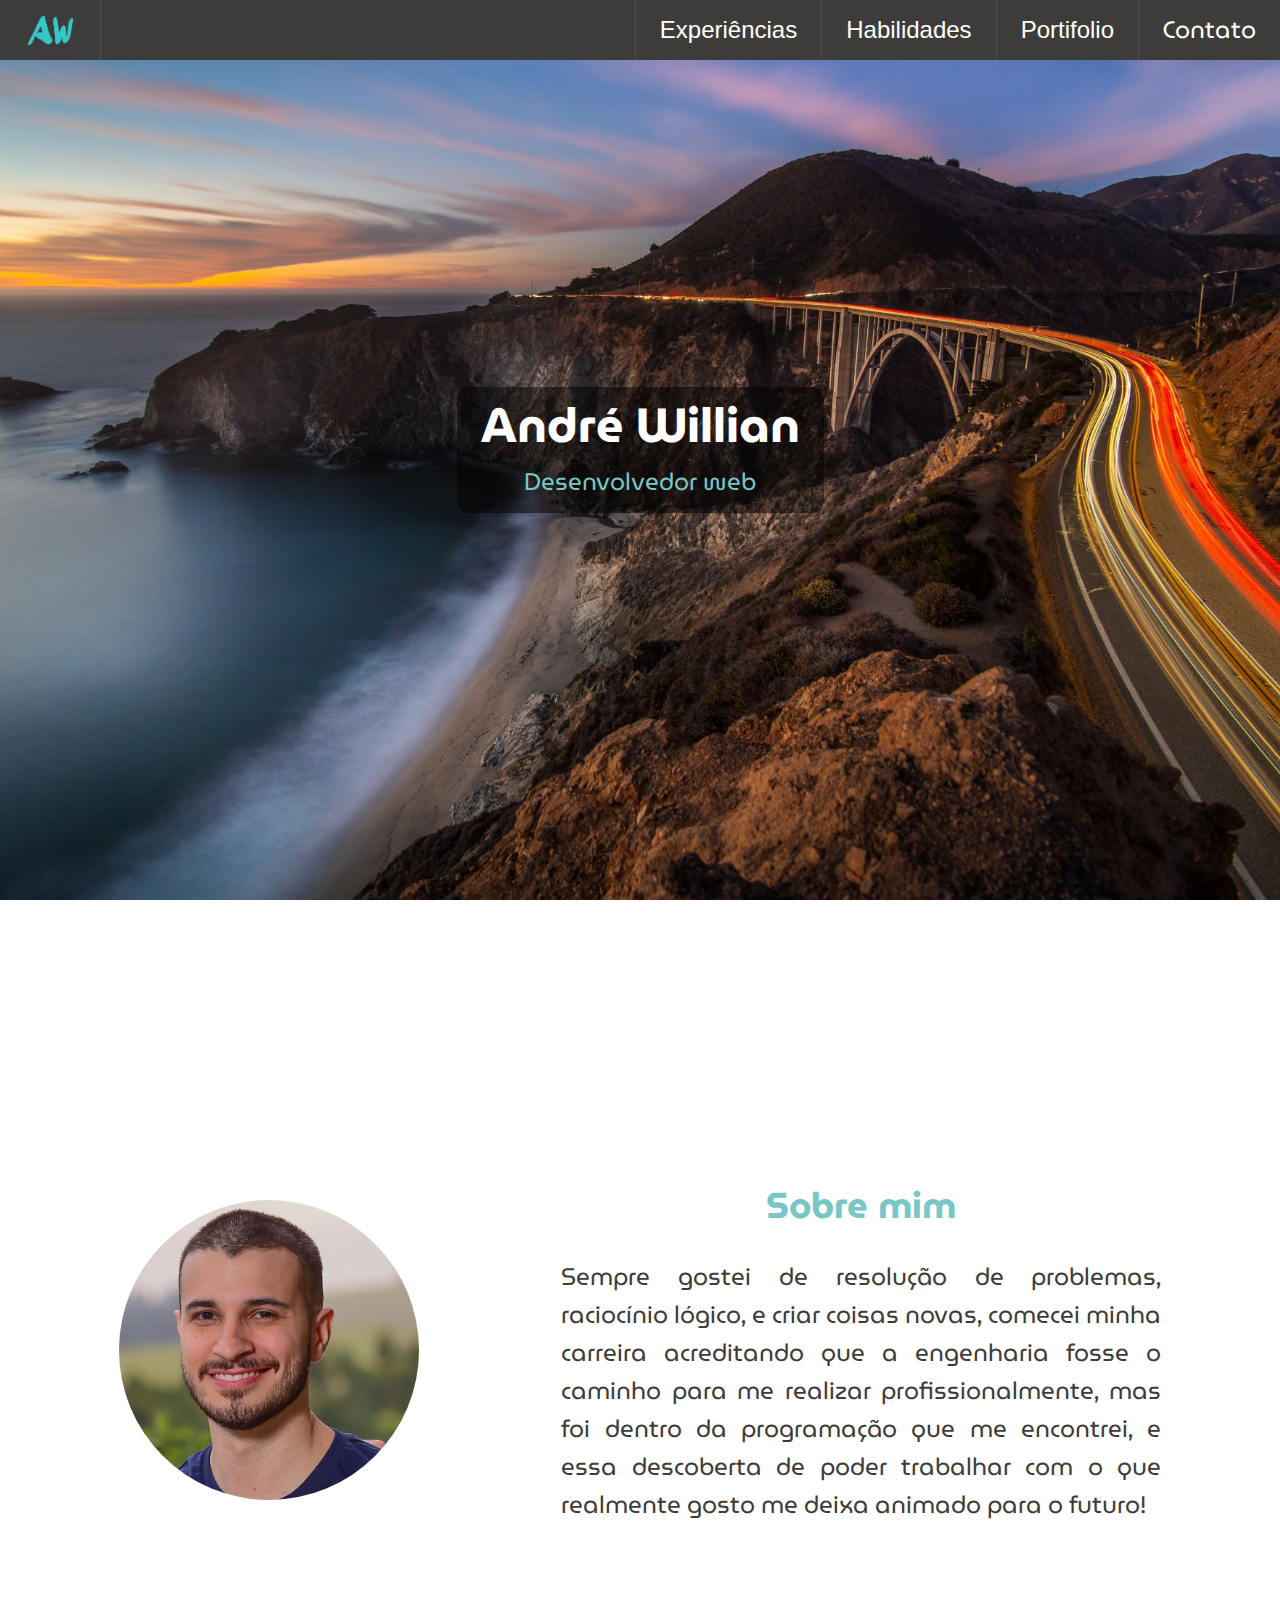
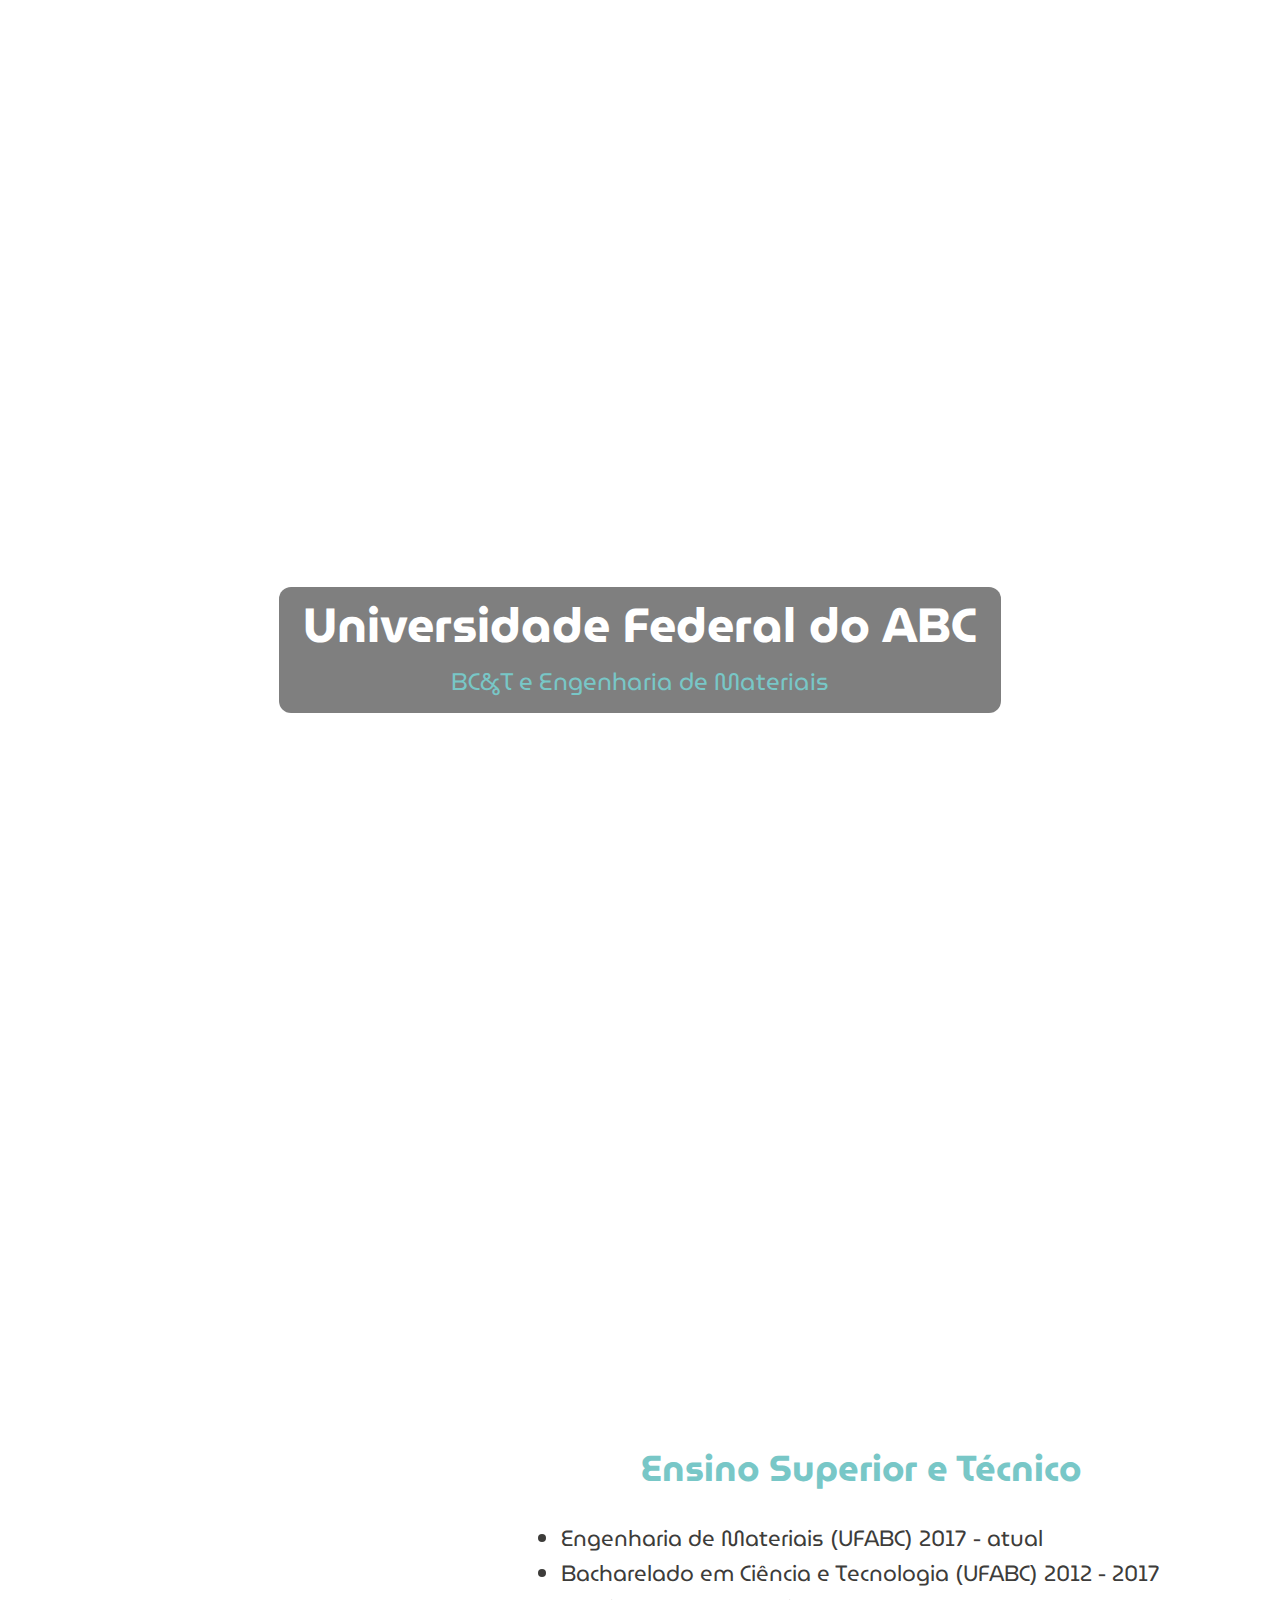
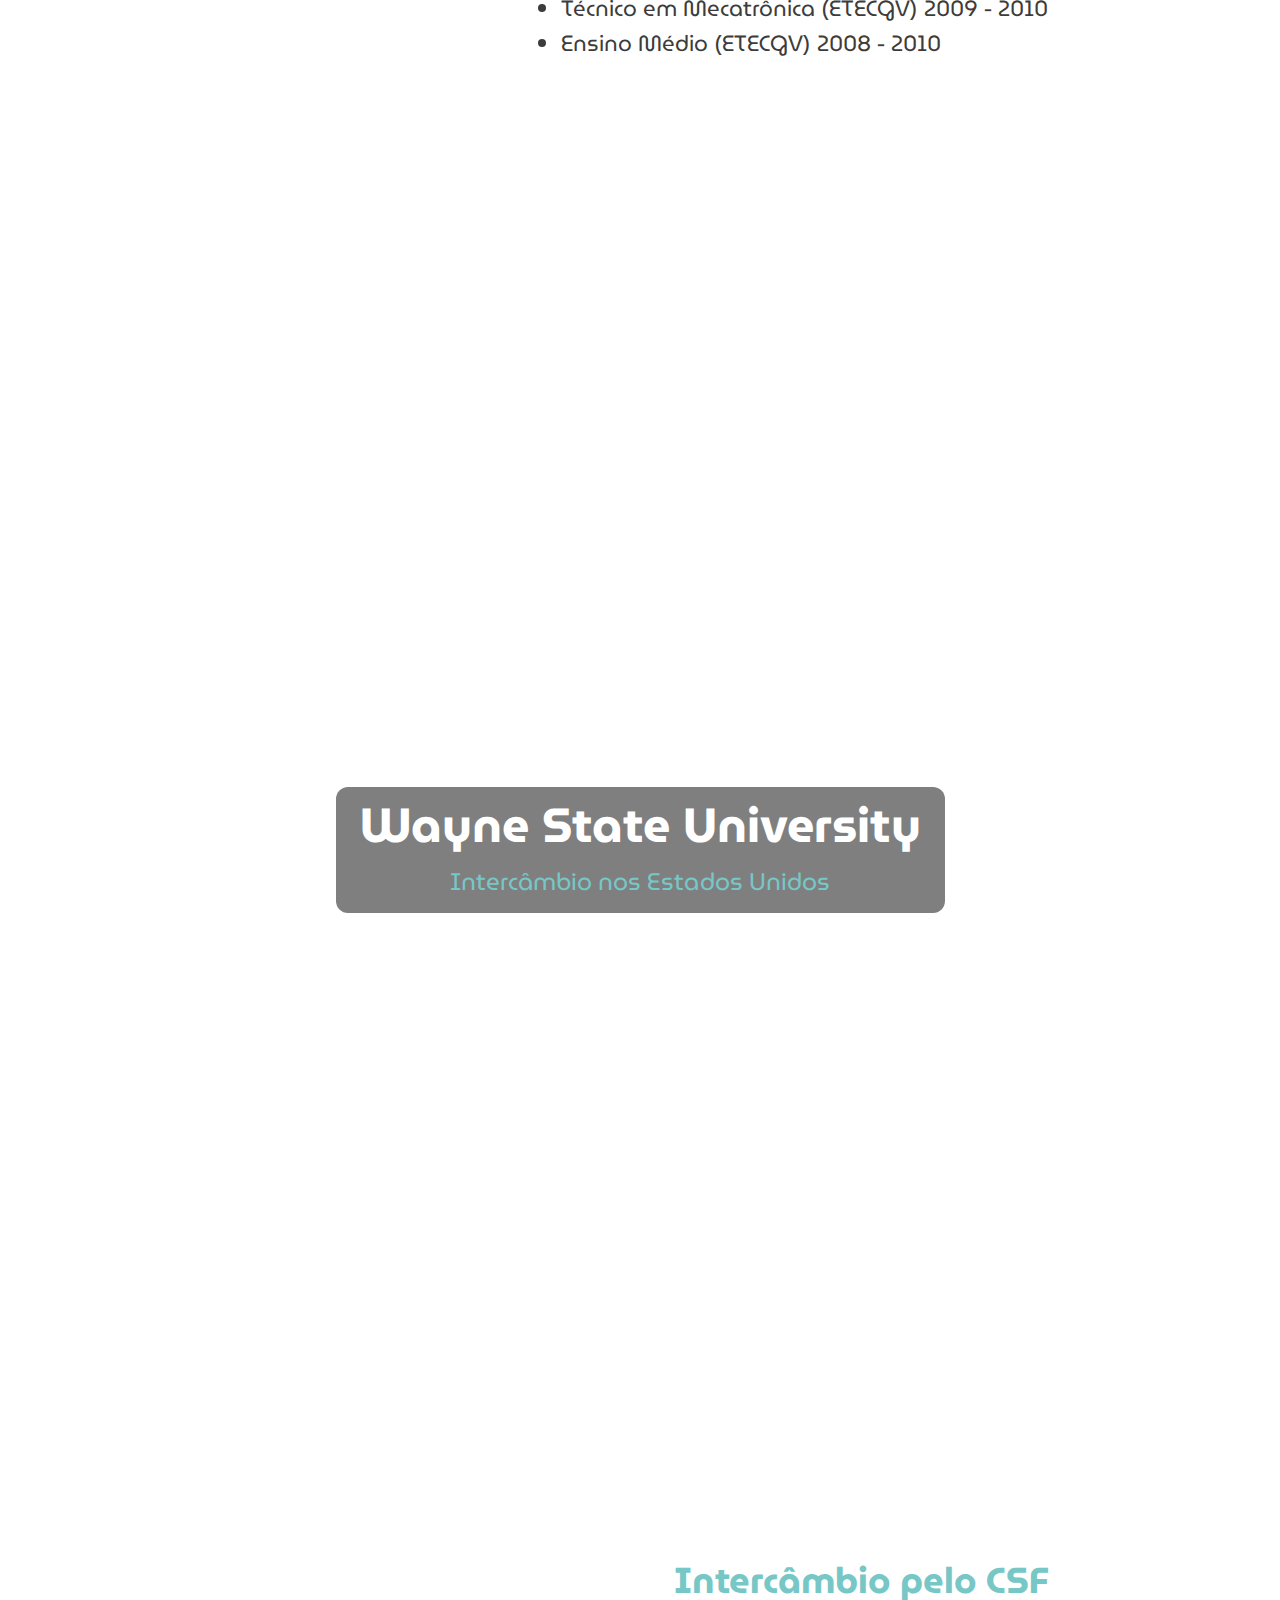
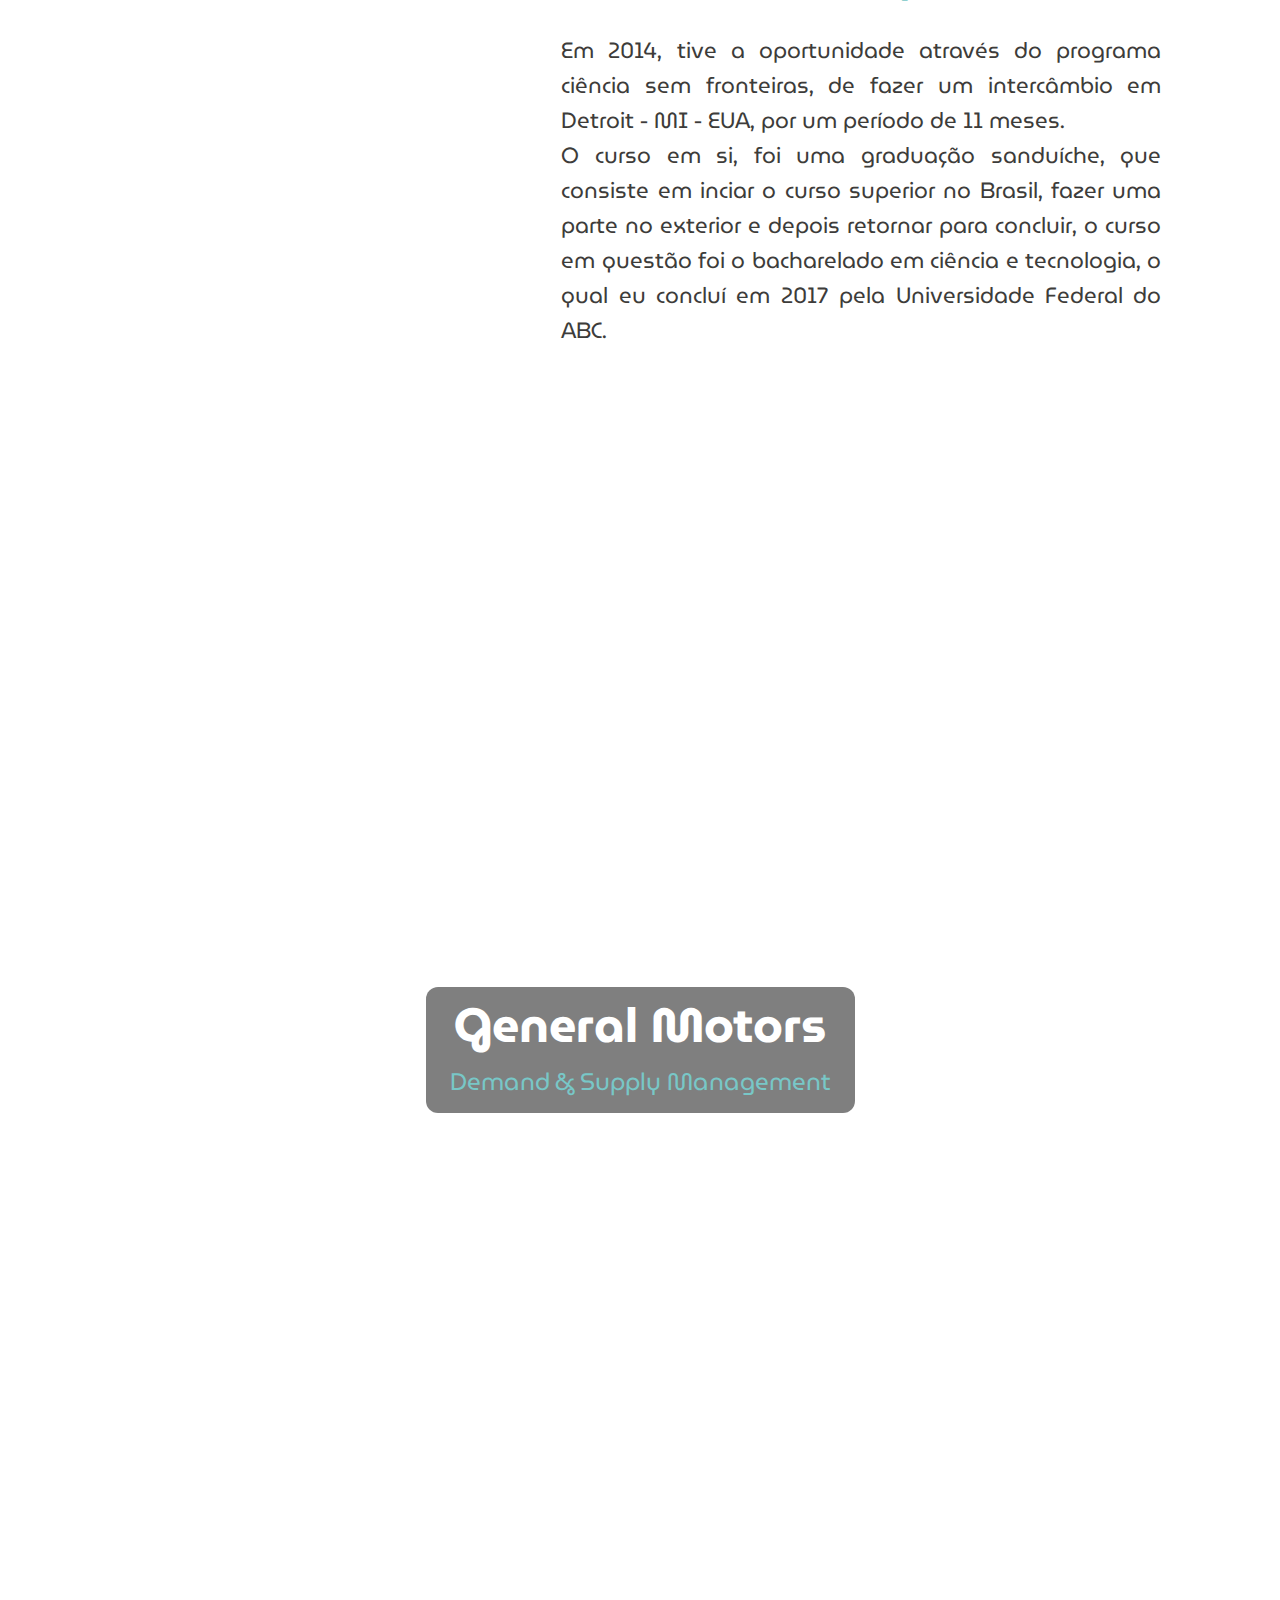
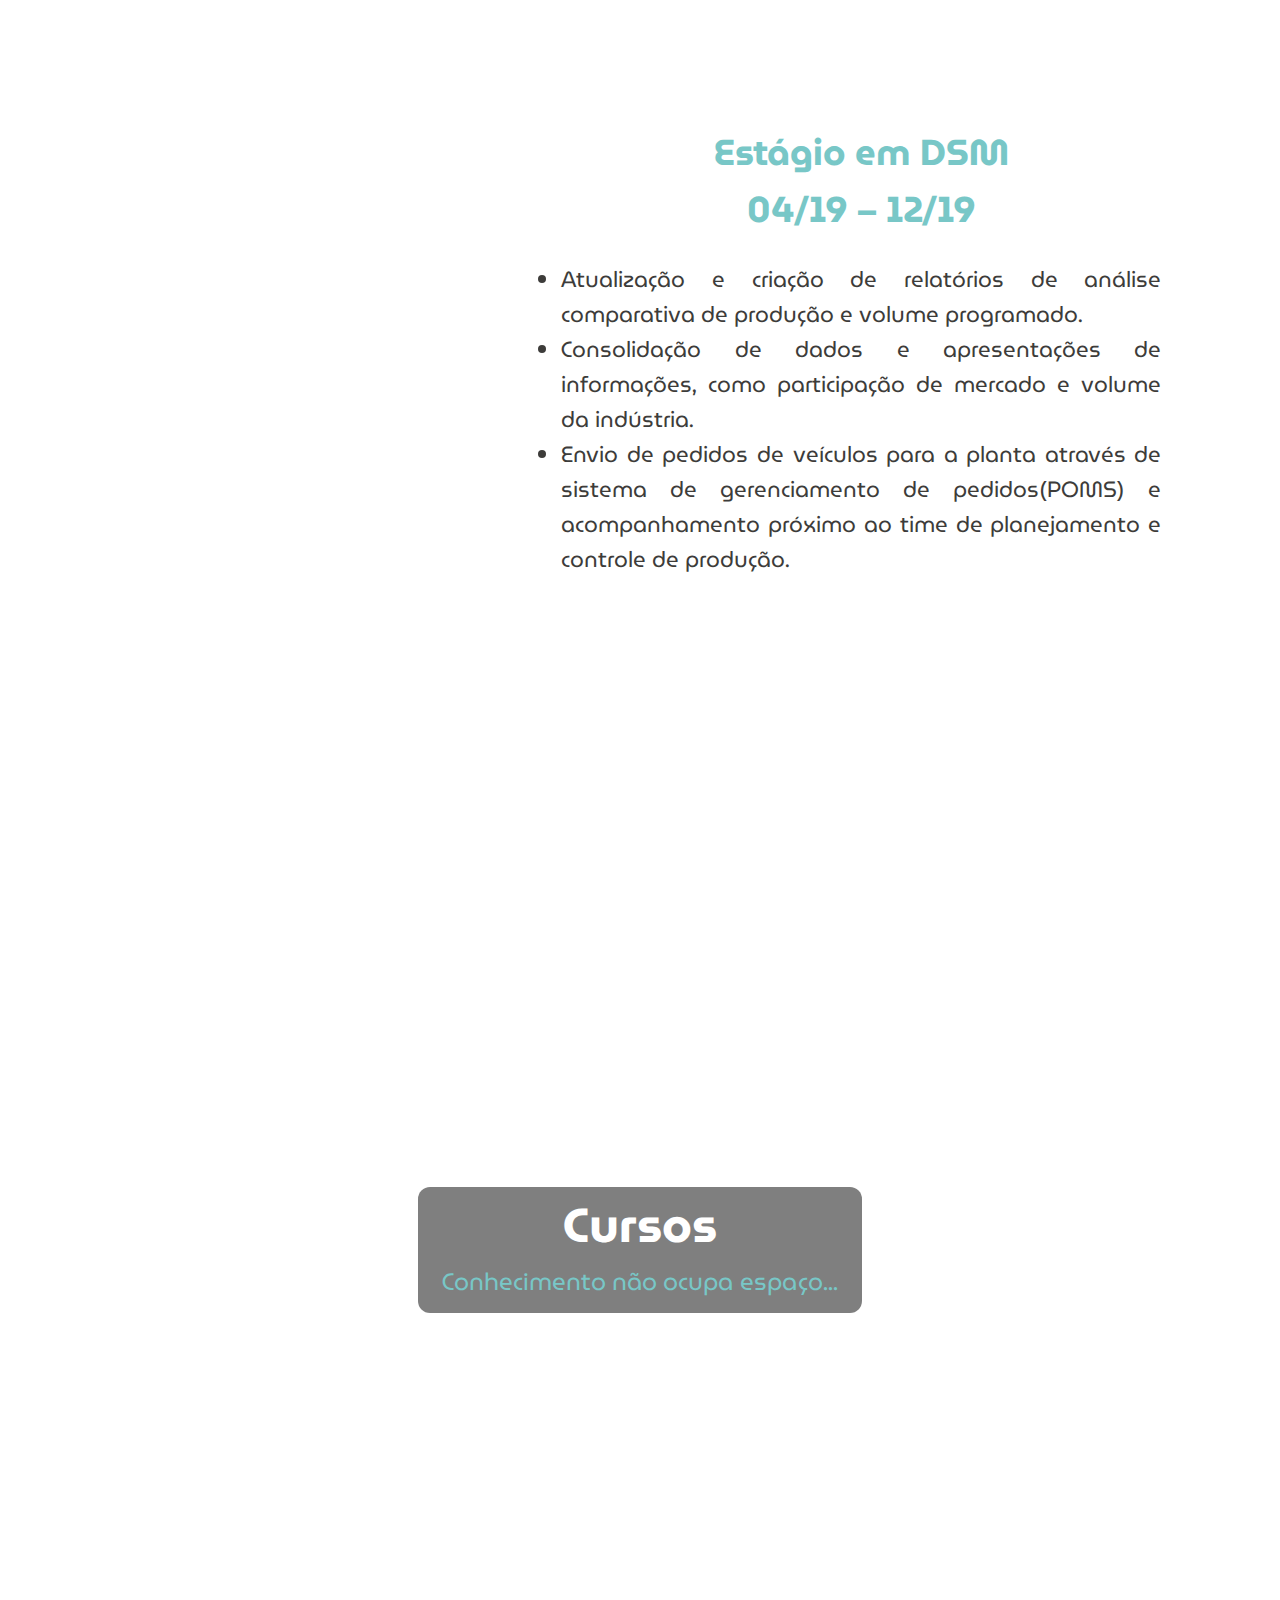
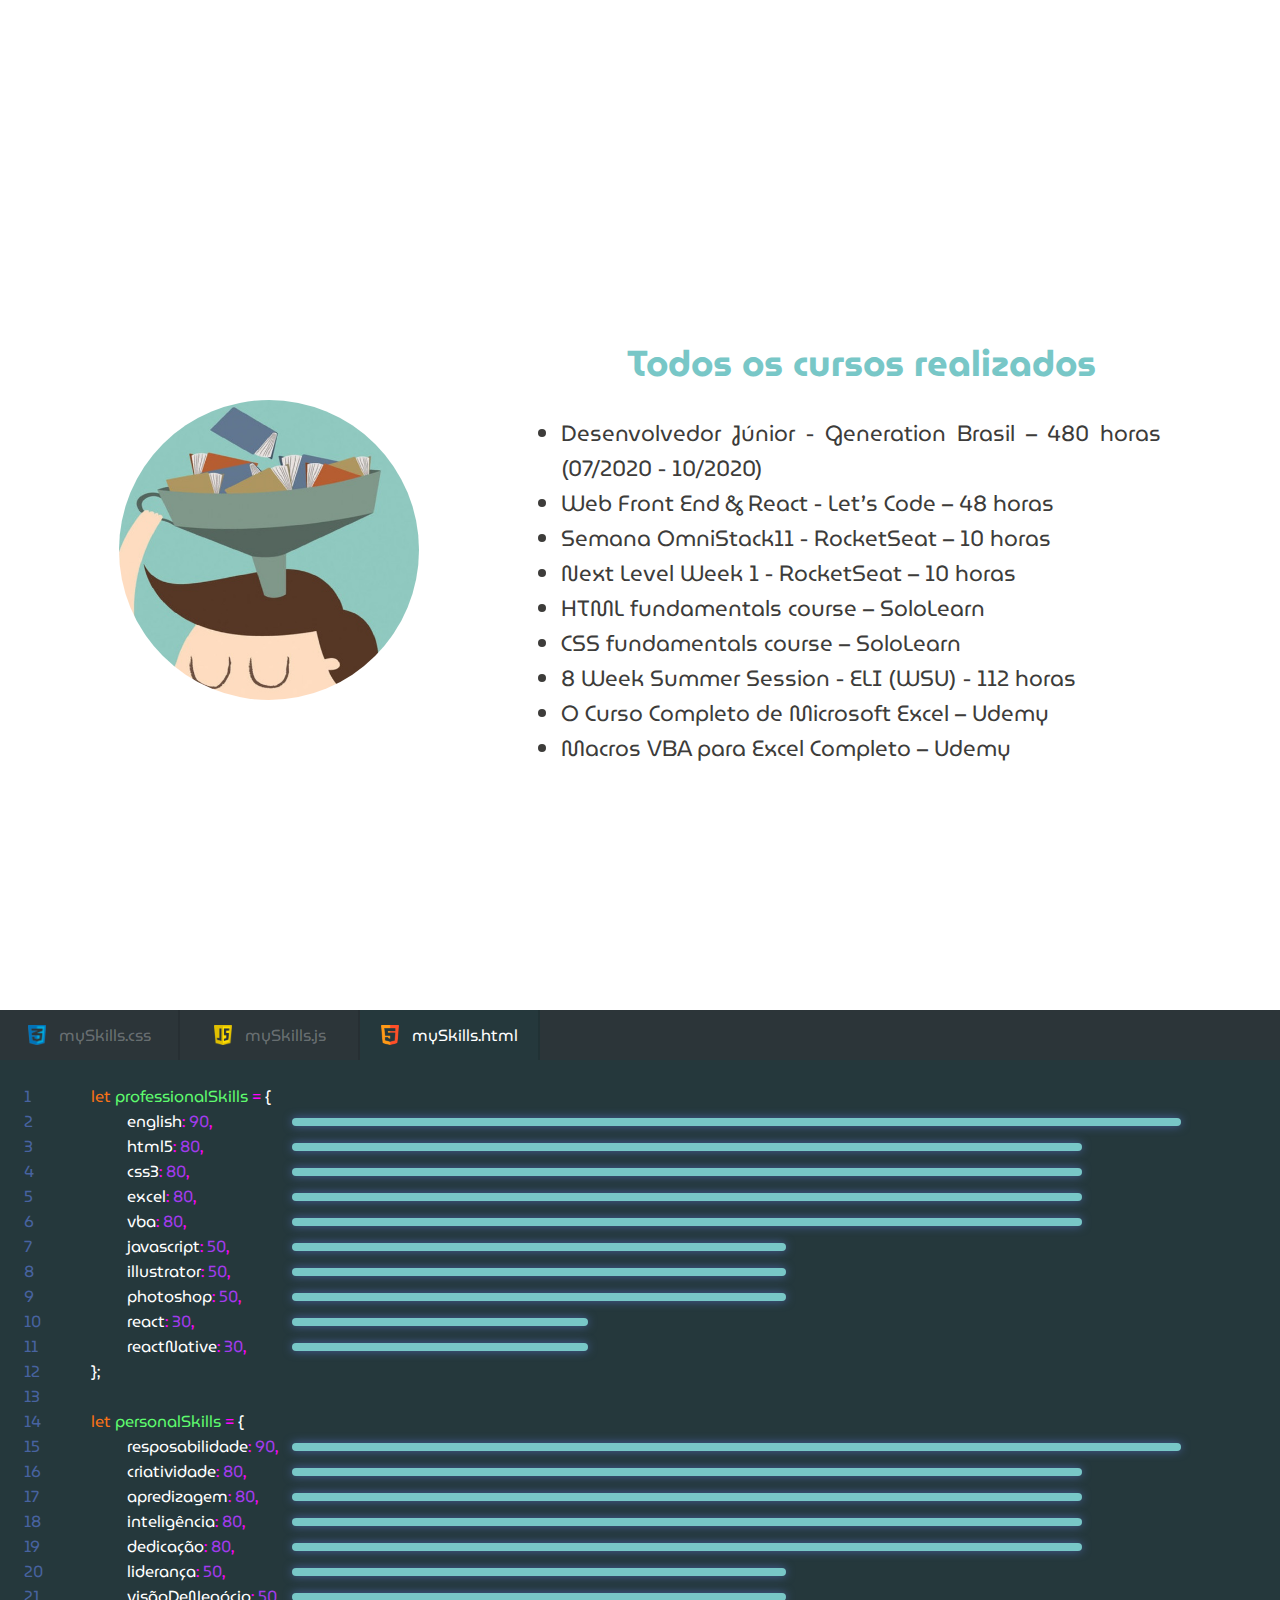
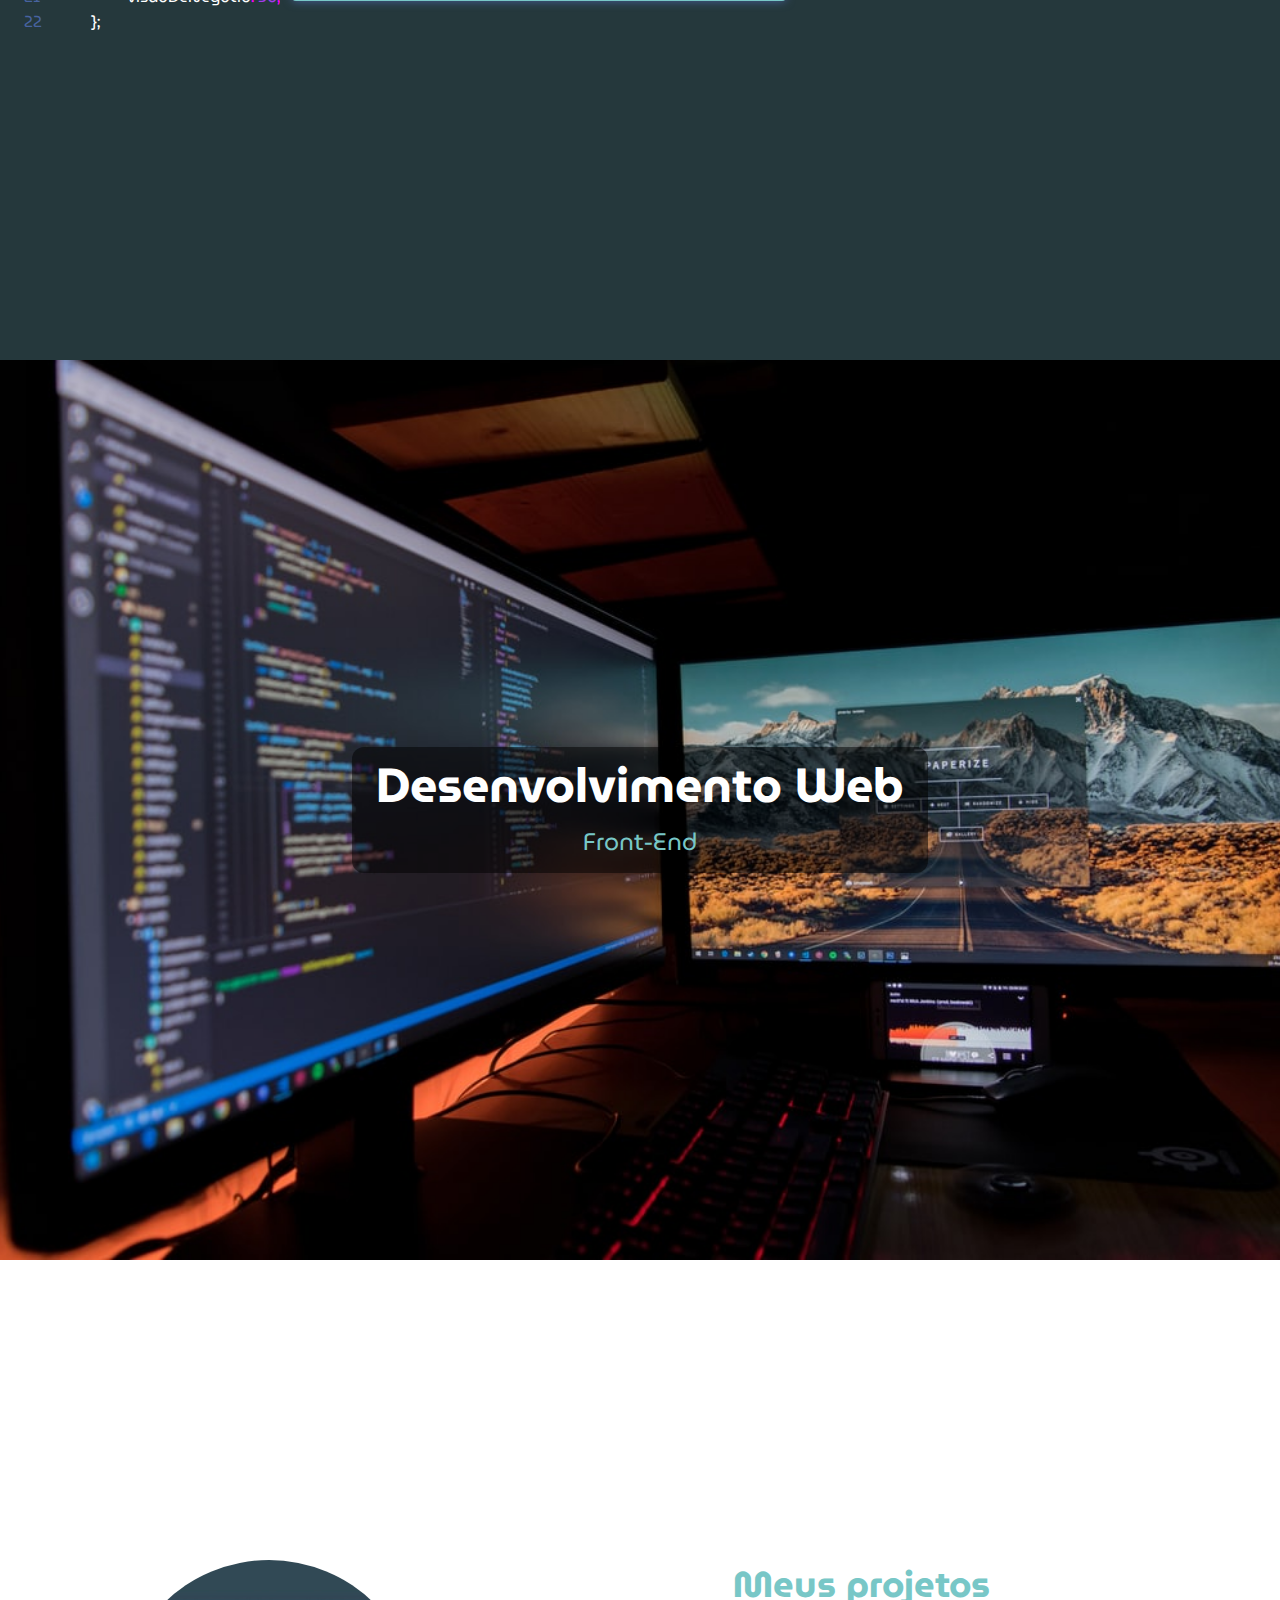
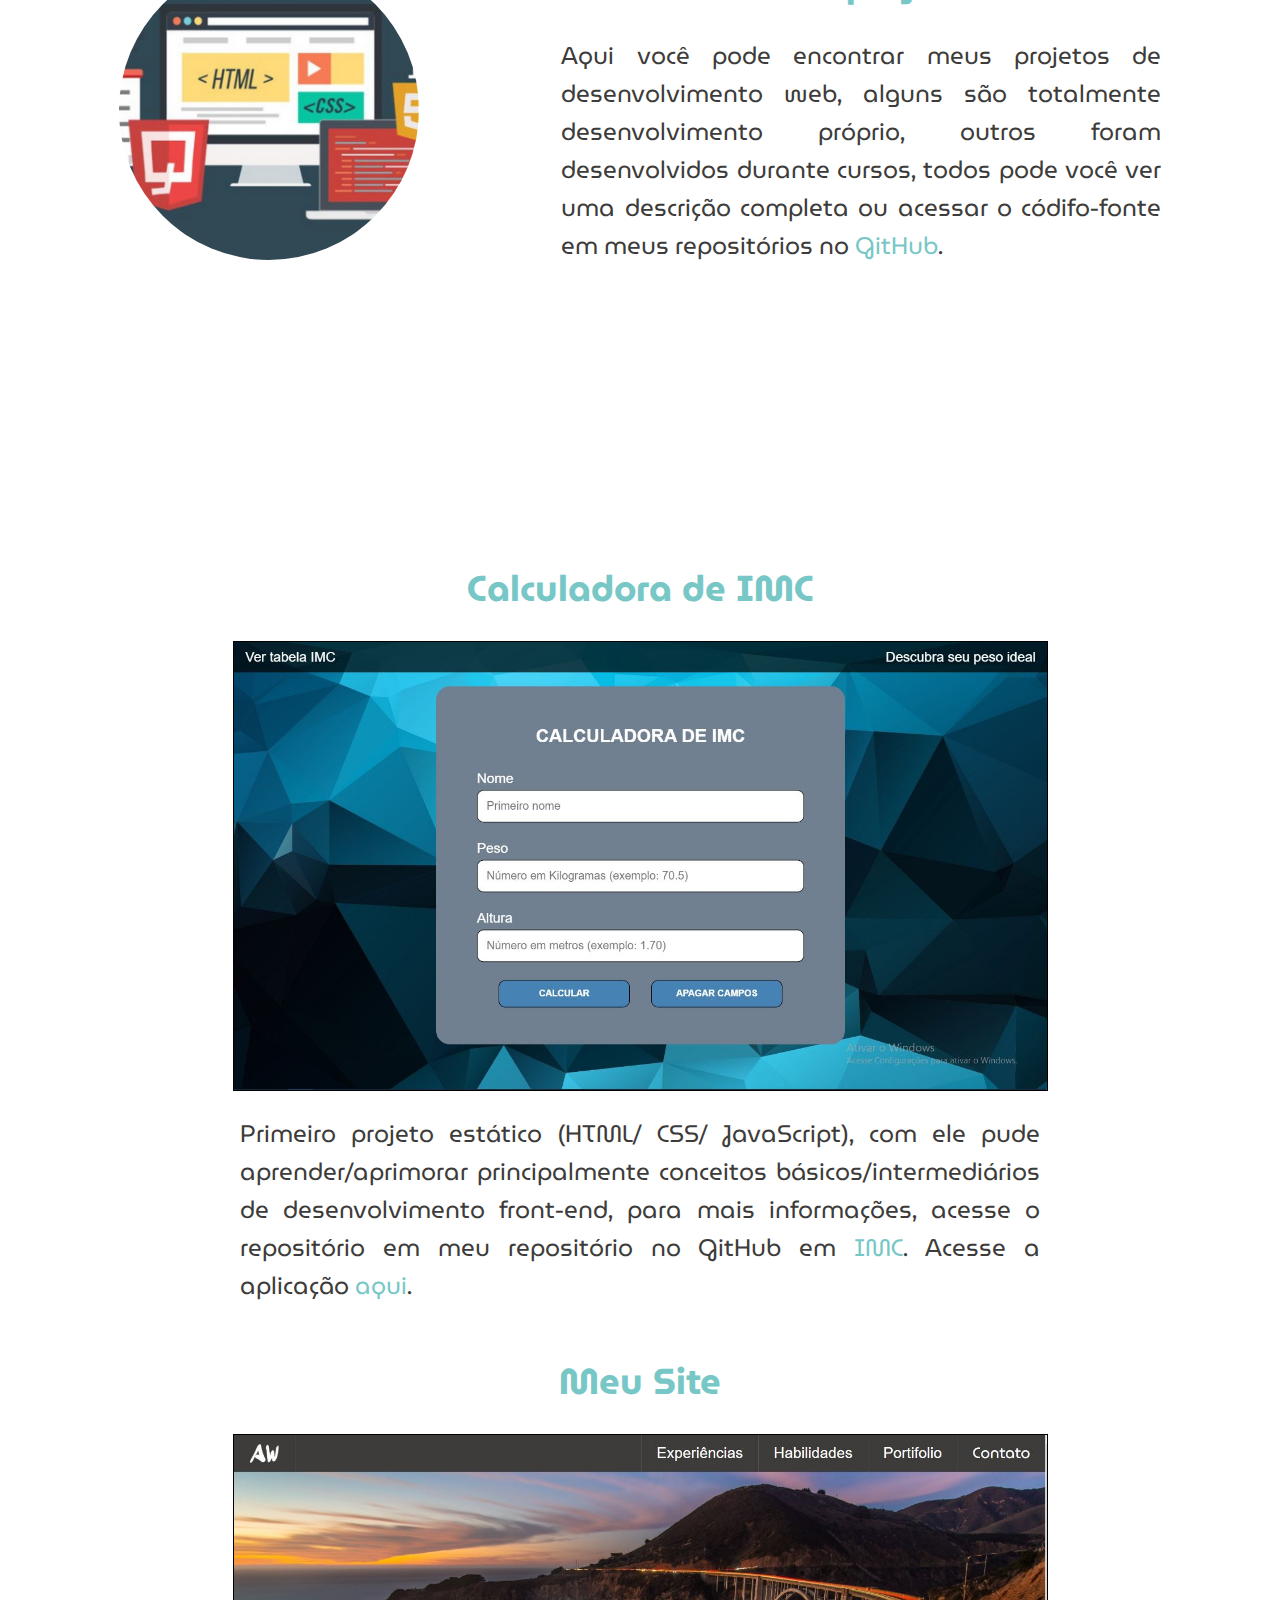
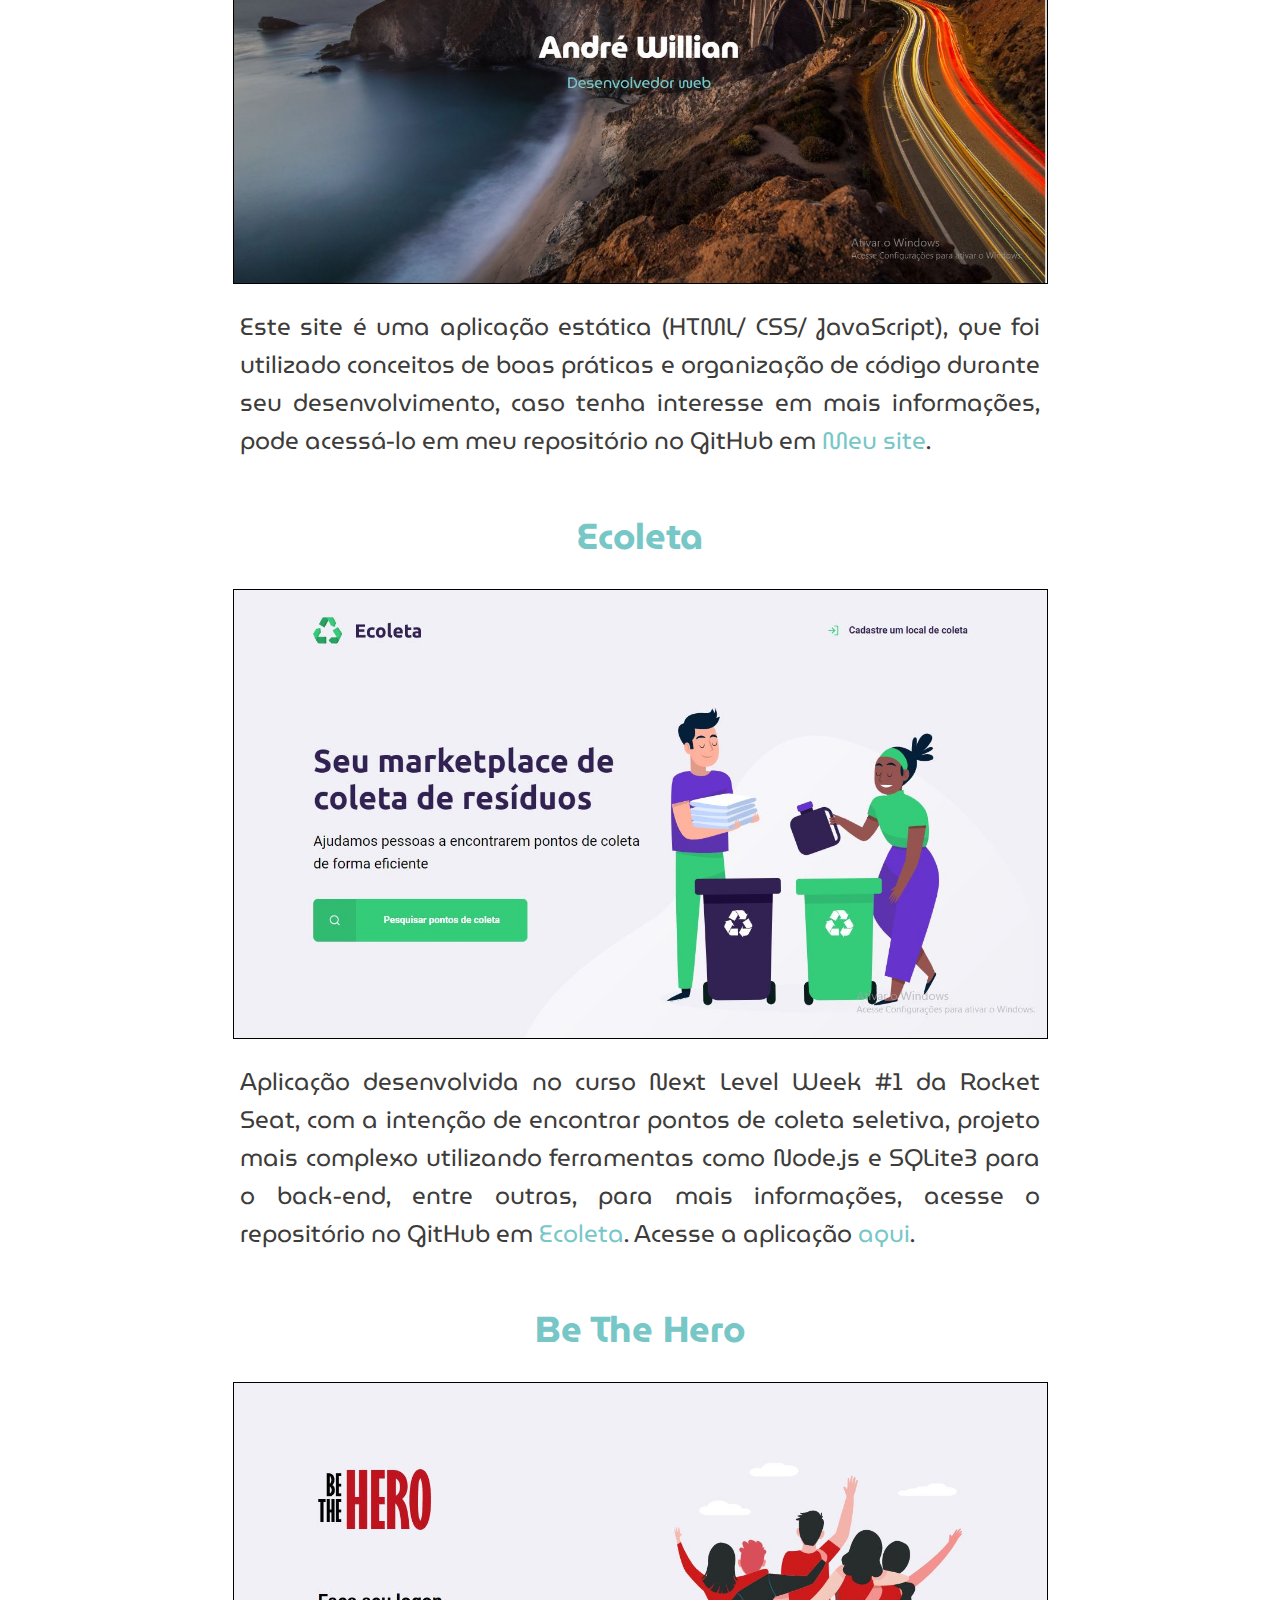
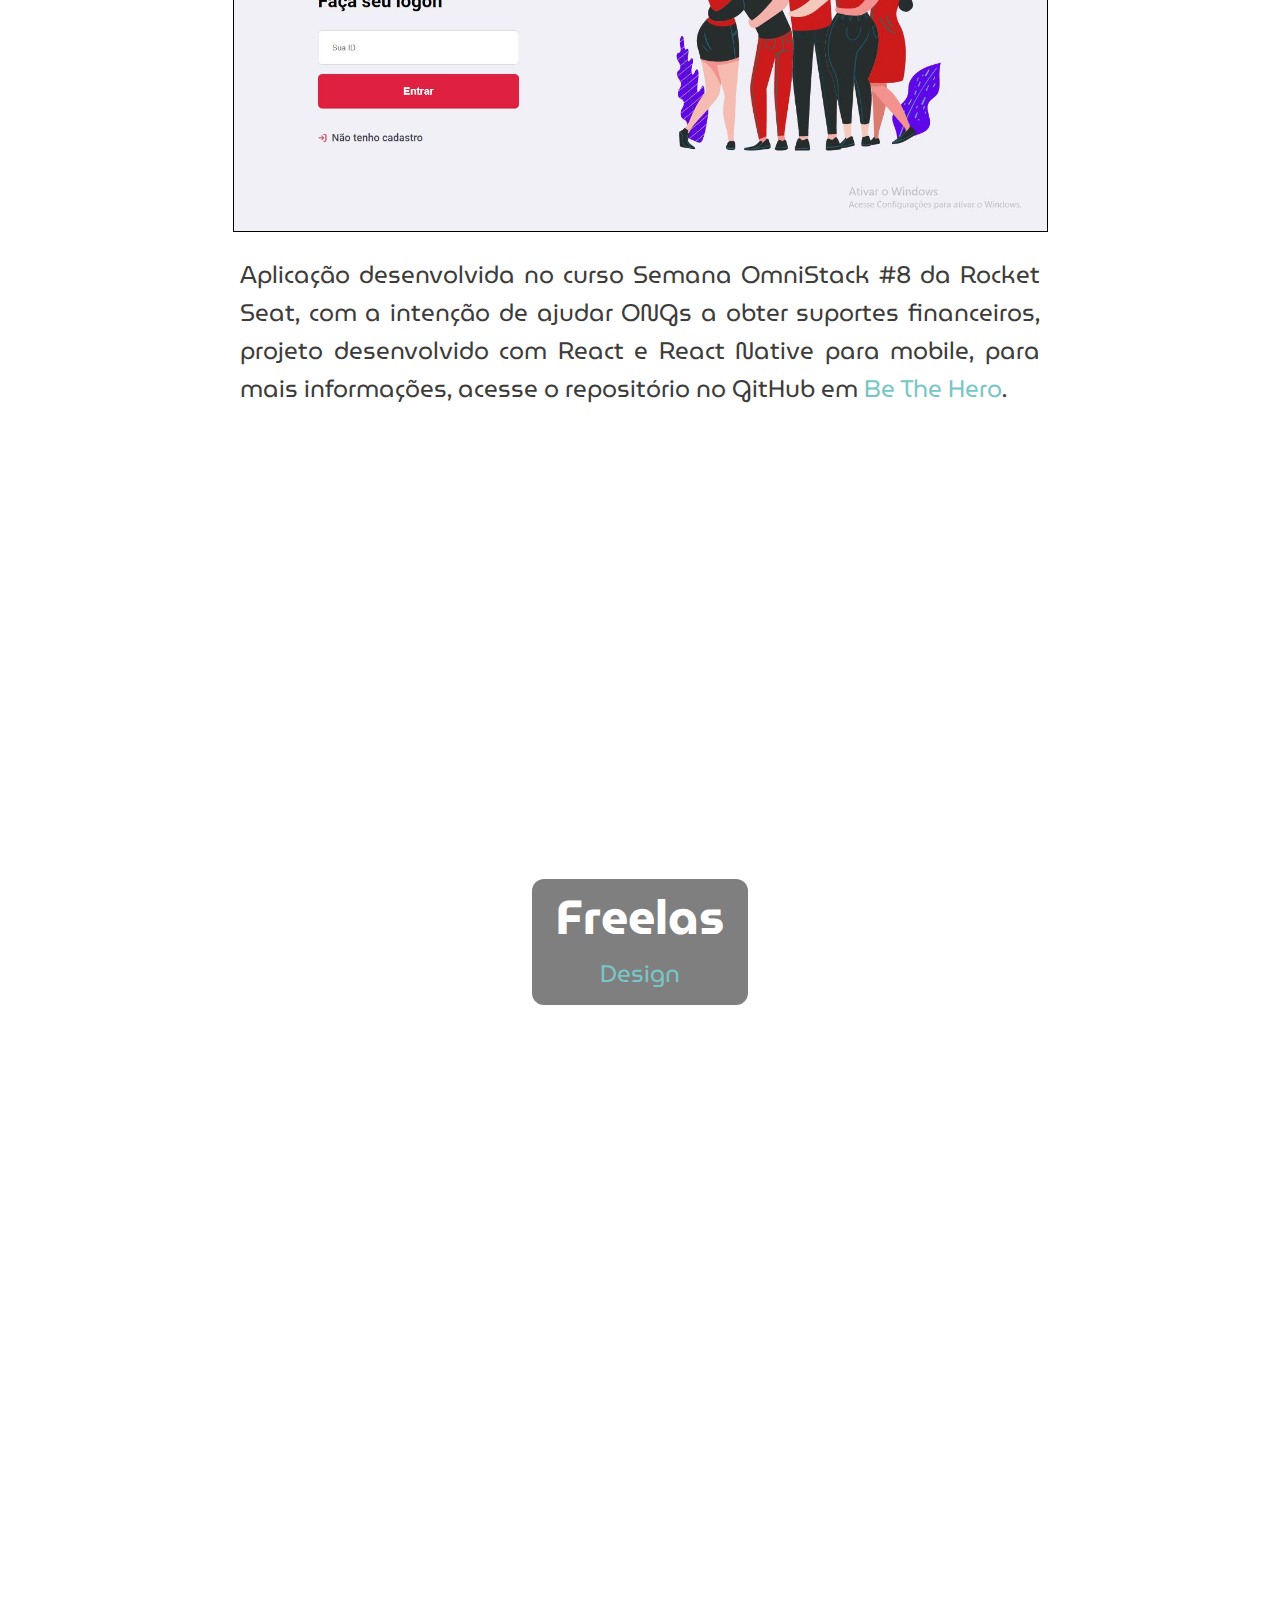
==== commit e42846e4: "first final version to PC" ====
--- a/index.html
+++ b/index.html
@@ -1,5 +1,6 @@
 <!DOCTYPE html>
 <html lang="en">
+
     <head>
         <meta charset="UTF-8">
         <meta name="viewport" content="width=device-width, initial-scale=1.0">
@@ -8,10 +9,18 @@
         <link href="https://fonts.googleapis.com/css2?family=MuseoModerno:wght@400;600;800&display=swap" rel="stylesheet">
 
         <link rel="stylesheet" href="./styles/index.css">
+        <link rel="stylesheet" href="./styles/education.css">
+        <link rel="stylesheet" href="./styles/exchange.css">
+        <link rel="stylesheet" href="./styles/internship.css">
+        <link rel="stylesheet" href="./styles/professional.css">
+        <link rel="stylesheet" href="./styles/courses.css">
+        <link rel="stylesheet" href="./styles/web.css">
+        <link rel="stylesheet" href="./styles/design.css">
         <link rel="stylesheet" href="./styles/reset.css">
         <link rel="stylesheet" href="./styles/responsive.css">
 
     </head>
+
     <body>
 
         <header>
@@ -22,27 +31,25 @@
             <div class="right-menu">
                 <button class="menu-button">Experiências</button>
                 <div class="dropdown-menu">
-                    <a href="./views/education.html">Educação</a>
-                    <a href="./views/exchange.html">Intercâmbio</a>
-                    <a href="./views/internship.html">Estágio</a>
-                    <a href="./views/freelance.html">Free Lances</a>
+                    <a href="#first-section-education">Educação</a>
+                    <a href="#first-section-exchange">Intercâmbio</a>
+                    <a href="#first-section-intern">Estágio</a>
                 </div>
             </div>
 
             <div class="right-menu">
                 <button class="menu-button">Habilidades</button>
                 <div class="dropdown-menu">
-                    <a href="./views/professional.html">Profissionais</a>
-                    <a href="./views/personal.html">Pessoais</a>                    
-                    <a href="./views/courses.html">Cursos</a>
+                    <a href="#first-section-courses">Cursos</a>
+                    <a href="#first-section-professional">Skills</a>
                 </div>
             </div>
 
             <div class="right-menu">
                 <button class="menu-button">Portifolio</button>
                 <div class="dropdown-menu">
-                    <a href="./views/web.html">Web</a>
-                    <a href="./views/freelance.html">Design</a>
+                    <a href="#first-section-web">Web</a>
+                    <a href="#first-section-design">Design</a>
 
                 </div>
             </div>
@@ -50,7 +57,9 @@
             <a class="a-contact" href="#contact">Contato</a>
         </header>
 
-        <section id="first-section">
+        <!-- HOME -->
+
+        <section id="first-section" class="home-background">
 
             <div class="first-section-title">
                 <div class="title-fadein">
@@ -62,7 +71,7 @@
         </section>
 
         <section class="second-section">
-            <div class="picture"></div>
+            <div id="picture" class="home-picture"></div>
             <div class="second-section-text">
                 <h2>Sobre mim</h2>
                 <p>
@@ -70,6 +79,417 @@
                 </p>
             </div>
         </section>
+
+        <!-- EDUCATION -->
+
+        <section id="first-section-education" class="education-background">
+
+            <div class="first-section-title">
+                <div class="title-fadein">
+                    <h1>Universidade Federal do ABC</h1>
+                </div>
+                <p class="subtitle-fadein">BC&T e Engenharia de Materiais</p>
+            </div>
+
+        </section>
+
+        <section class="second-section">
+            <div id="picture" class="education-picture"></div>
+            <div class="second-section-text">
+                <h2>Ensino Superior e Técnico</h2>
+                <p>
+                    <ul>
+                        <li>Engenharia de Materiais (UFABC) 2017 - atual</li>
+                        <li>Bacharelado em Ciência e Tecnologia (UFABC) 2012 - 2017</li>
+                        <li>Técnico em Mecatrônica (ETECGV) 2009 - 2010</li>
+                        <li>Ensino Médio (ETECGV) 2008 - 2010</li>
+                    </ul>
+                </p>
+            </div>
+        </section>
+
+        <!-- EXCHANGE -->
+
+        <section id="first-section-exchange" class="exchange-background">
+
+            <div class="first-section-title">
+                <div class="title-fadein">
+                    <h1>Wayne State University</h1>
+                </div>
+                <p class="subtitle-fadein">Intercâmbio nos Estados Unidos</p>
+            </div>
+
+        </section>
+
+        <section class="second-section">
+            <div id="picture" class="exchange-picture"></div>
+            <div class="second-section-text">
+                <h2>Intercâmbio pelo CSF</h2>
+                Em 2014, tive a oportunidade através do programa ciência sem fronteiras, de fazer um intercâmbio em Detroit - MI - EUA, por um período de 11 meses.
+                <br>
+                O curso em si, foi uma graduação sanduíche, que consiste em inciar o curso superior no Brasil, fazer uma parte no exterior e depois retornar para concluir, o curso em questão foi o bacharelado em ciência e tecnologia, o qual eu concluí em 2017 pela Universidade Federal do ABC.
+            </div>
+        </section>
+
+        <!-- INTERN -->
+
+        <section id="first-section-intern" class="intern-background">
+
+            <div class="first-section-title">
+                <div class="title-fadein">
+                    <h1>General Motors</h1>
+                </div>
+                <p class="subtitle-fadein">Demand & Supply Management</p>
+            </div>
+            <!-- <div class="corvette"></div> -->
+
+        </section>
+
+        <section class="second-section">
+            <div id="picture" class="intern-picture"></div>
+            <div class="second-section-text">
+                <h2>Estágio em DSM
+                    <br>
+                    04/19 – 12/19</h2>
+                <p>
+                    <ul>
+                        <li>Atualização e criação de relatórios de análise comparativa de produção e volume programado.</li>
+                        <li>Consolidação de dados e apresentações de informações, como participação de mercado e volume da indústria.</li>
+                        <li>Envio de pedidos de veículos para a planta através de sistema de gerenciamento de pedidos(POMS) e acompanhamento próximo ao time de planejamento e controle de produção.</li>
+                    </ul>
+                </p>
+            </div>
+        </section>
+
+        <!-- COURSES -->
+
+        <section id="first-section-courses" class="courses-background">
+
+            <div class="first-section-title">
+                <div class="title-fadein">
+                    <h1>Cursos</h1>
+                </div>
+                <p class="subtitle-fadein">Conhecimento não ocupa espaço...</p>
+            </div>
+
+        </section>
+
+        <section class="second-section">
+            <div id="picture" class="courses-picture"></div>
+            <div class="second-section-text">
+                <h2>Todos os cursos realizados</h2>
+                <p>
+                    <ul>
+                        <li>Desenvolvedor Júnior - Generation Brasil – 480 horas (07/2020 - 10/2020)</li>
+                        <li>Web Front End & React - Let’s Code – 48 horas</li>
+                        <li>Semana OmniStack11 - RocketSeat – 10 horas</li>
+                        <li>Next Level Week 1 - RocketSeat – 10 horas</li>
+                        <li>HTML fundamentals course – SoloLearn</li>
+                        <li>CSS fundamentals course – SoloLearn</li>
+                        <li>8 Week Summer Session - ELI (WSU) - 112 horas</li>
+                        <li>O Curso Completo de Microsoft Excel – Udemy</li>
+                        <li>Macros VBA para Excel Completo – Udemy</li>
+                    </ul>
+                </p>
+            </div>
+        </section>
+
+        <!-- PROFESSIONAL -->
+
+        <div id="first-section-professional" class="professional-background">
+            <div id="tab-title">
+
+                <div class="html-tab">
+                    <div class="css-icon"></div>
+                    mySkills.css
+                </div>
+                <div class="html-tab">
+                    <div class="js-icon"></div>
+                    mySkills.js
+                </div>
+                <div class="html-tab1">
+                    <div class="html-icon"></div>
+                    mySkills.html
+                </div>
+                <!-- <div class="menu-fechar"> <div class="icon-minimize"></div> <div class="icon-maximize"></div> <div class="icon-fechar"></div> </div>-->
+            </div>
+
+            <div class="code">
+
+                <div class="numbers-box">
+                    <p class="numbers">1</p>
+                    <p class="numbers">2</p>
+                    <p class="numbers">3</p>
+                    <p class="numbers">4</p>
+                    <p class="numbers">5</p>
+                    <p class="numbers">6</p>
+                    <p class="numbers">7</p>
+                    <p class="numbers">8</p>
+                    <p class="numbers">9</p>
+                    <p class="numbers">10</p>
+                    <p class="numbers">11</p>
+                    <p class="numbers">12</p>
+                    <p class="numbers">13</p>
+                    <p class="numbers">14</p>
+                    <p class="numbers">15</p>
+                    <p class="numbers">16</p>
+                    <p class="numbers">17</p>
+                    <p class="numbers">18</p>
+                    <p class="numbers">19</p>
+                    <p class="numbers">20</p>
+                    <p class="numbers">21</p>
+                    <p class="numbers">22</p>
+                    <!-- <p class="numbers">23</p> <p class="numbers">24</p> <p class="numbers">25</p> <p class="numbers">26</p> <p class="numbers">27</p> -->
+                </div>
+
+                <section id="professional">
+                    <p>
+                        <span style="color:#F87217">let</span>
+                        <span style="color:#5EFB6E">professionalSkills</span>
+                        <span style="color:#FF00FF">=</span>
+                        {</p>
+                    <p class="objects">english<span style="color:#FF00FF">:</span>
+                        <span style="color:#A23BEC">90</span><span style="color:#FF00FF">,</span></p>
+                    <p class="objects">html5<span style="color:#FF00FF">:</span>
+                        <span style="color:#A23BEC">80</span><span style="color:#FF00FF">,</span></p>
+                    <p class="objects">css3<span style="color:#FF00FF">:</span>
+                        <span style="color:#A23BEC">80</span><span style="color:#FF00FF">,</span></p>
+                    <p class="objects">excel<span style="color:#FF00FF">:</span>
+                        <span style="color:#A23BEC">80</span><span style="color:#FF00FF">,</span></p>
+                    <p class="objects">vba<span style="color:#FF00FF">:</span>
+                        <span style="color:#A23BEC">80</span><span style="color:#FF00FF">,</span></p>
+                    <p class="objects">javascript<span style="color:#FF00FF">:</span>
+                        <span style="color:#A23BEC">50</span><span style="color:#FF00FF">,</span></p>
+                    <p class="objects">illustrator<span style="color:#FF00FF">:</span>
+                        <span style="color:#A23BEC">50</span><span style="color:#FF00FF">,</span></p>
+                    <p class="objects">photoshop<span style="color:#FF00FF">:</span>
+                        <span style="color:#A23BEC">50</span><span style="color:#FF00FF">,</span></p>
+                    <p class="objects">react<span style="color:#FF00FF">:</span>
+                        <span style="color:#A23BEC">30</span><span style="color:#FF00FF">,</span></p>
+                    <p class="objects">reactNative<span style="color:#FF00FF">:</span>
+                        <span style="color:#A23BEC">30</span><span style="color:#FF00FF">,</span></p>
+                    <p>};</p>
+
+                    <br>
+
+                    <p>
+                        <span style="color:#F87217">let</span>
+                        <span style="color:#5EFB6E">personalSkills</span>
+                        <span style="color:#FF00FF">=</span>
+                        {</p>
+                    <p class="objects">resposabilidade<span style="color:#FF00FF">:</span>
+                        <span style="color:#A23BEC">90</span><span style="color:#FF00FF">,</span></p>
+                    <p class="objects">criatividade<span style="color:#FF00FF">:</span>
+                        <span style="color:#A23BEC">80</span><span style="color:#FF00FF">,</span></p>
+                    <p class="objects">apredizagem<span style="color:#FF00FF">:</span>
+                        <span style="color:#A23BEC">80</span><span style="color:#FF00FF">,</span></p>
+                    <p class="objects">inteligência<span style="color:#FF00FF">:</span>
+                        <span style="color:#A23BEC">80</span><span style="color:#FF00FF">,</span></p>
+                    <p class="objects">dedicação<span style="color:#FF00FF">:</span>
+                        <span style="color:#A23BEC">80</span><span style="color:#FF00FF">,</span></p>
+                    <p class="objects">liderança<span style="color:#FF00FF">:</span>
+                        <span style="color:#A23BEC">50</span><span style="color:#FF00FF">,</span></p>
+                    <p class="objects">visãoDeNegócio<span style="color:#FF00FF">:</span>
+                        <span style="color:#A23BEC">50</span><span style="color:#FF00FF">,</span></p>
+
+                    <p>};</p>
+
+                </section>
+
+                <div class="bars-box">
+
+                    <!-- PROFESSIONAL -->
+
+                    <!-- <div class="professional-bars"> -->
+
+                    <div class="english"></div>
+
+                    <div class="html"></div>
+
+                    <div class="html"></div>
+
+                    <div class="html"></div>
+
+                    <div class="html"></div>
+
+                    <div class="js"></div>
+
+                    <div class="js"></div>
+
+                    <div class="js"></div>
+
+                    <div class="react"></div>
+
+                    <div class="react2"></div>
+                    <!-- </div> -->
+
+                    <!-- <br><br><br> -->
+
+                    <!-- PERSONAL -->
+
+                    <!-- <div class="personal-bars"> -->
+
+                    <div class="english"></div>
+
+                    <div class="html"></div>
+
+                    <div class="html"></div>
+
+                    <div class="html"></div>
+
+                    <div class="html"></div>
+
+                    <div class="js"></div>
+
+                    <div class="js"></div>
+                    <!-- </div> -->
+                </div>
+            </div>
+        </div>
+
+        <!-- WEB -->
+
+        <section id="first-section-web" class="web-background">
+
+            <div class="first-section-title">
+                <div class="title-fadein">
+                    <h1>Desenvolvimento Web</h1>
+                </div>
+                <p class="subtitle-fadein">Front-End</p>
+            </div>
+
+        </section>
+
+        <section class="second-section">
+            <div id="picture" class="web-picture"></div>
+            <div class="second-section-text">
+                <h2>Meus projetos</h2>
+                <p>
+                    Aqui você pode encontrar meus projetos de desenvolvimento web, alguns são totalmente desenvolvimento próprio, outros foram desenvolvidos durante cursos, todos pode você ver uma descrição completa ou acessar o códifo-fonte em meus repositórios no
+                    <a href="https://github.com/AndrehW27/" target="_blank" rel="noopener noreferrer">GitHub</a>.
+                </p>
+            </div>
+        </section>
+
+        <section class="third-section">
+            <div class="third-section-title">
+                <h2>Calculadora de IMC</h2>
+            </div>
+            <div id="img1" class="images"></div>
+            <div class="third-section-description">
+                <p>
+                    Primeiro projeto estático (HTML/ CSS/ JavaScript), com ele pude aprender/aprimorar principalmente conceitos básicos/intermediários de desenvolvimento front-end, para mais informações, acesse o repositório em meu repositório no GitHub em
+                    <a href="https://github.com/AndrehW27/Meu-Portifolio" target="_blank" rel="noopener noreferrer">IMC</a>. Acesse a aplicação
+                    <a href="https://andrehw27.github.io/Calculadora_IMC_Peso-Ideal/" target="_blank">aqui</a>.
+                </p>
+            </div>
+
+            <div class="third-section-title">
+                <h2>Meu Site</h2>
+            </div>
+            <div id="img2" class="images"></div>
+            <div class="third-section-description">
+                <p>
+                    Este site é uma aplicação estática (HTML/ CSS/ JavaScript), que foi utilizado conceitos de boas práticas e organização de código durante seu desenvolvimento, caso tenha interesse em mais informações, pode acessá-lo em meu repositório no GitHub em
+                    <a href="https://github.com/AndrehW27/Meu-Portifolio" target="_blank" rel="noopener noreferrer">Meu site</a>.
+                </p>
+            </div>
+
+            <div class="third-section-title">
+                <h2>Ecoleta</h2>
+            </div>
+            <div id="img3" class="images"></div>
+            <div class="third-section-description">
+                <p>
+                    Aplicação desenvolvida no curso Next Level Week #1 da Rocket Seat, com a intenção de encontrar pontos de coleta seletiva, projeto mais complexo utilizando ferramentas como Node.js e SQLite3 para o back-end, entre outras, para mais informações, acesse o repositório no GitHub em
+                    <a href="https://andrehw27.github.io/Calculadora_IMC_Peso-Ideal/" target="_blank">Ecoleta</a>. Acesse a aplicação
+                    <a href="https://nlw--ecoleta.herokuapp.com/" target="_blank">aqui</a>.
+                </p>
+            </div>
+
+            <div class="third-section-title">
+                <h2>Be The Hero</h2>
+            </div>
+            <div id="img4" class="images"></div>
+            <div class="third-section-description">
+                <p>
+                    Aplicação desenvolvida no curso Semana OmniStack #8 da Rocket Seat, com a intenção de ajudar ONGs a obter suportes financeiros, projeto desenvolvido com React e React Native para mobile, para mais informações, acesse o repositório no GitHub em
+                    <a href="https://github.com/AndrehW27/SemanaOmniStack11.BeTheHero" target="_blank">Be The Hero</a>.
+                </p>
+            </div>
+        </section>
+
+        <!-- DESIGN -->
+
+        <section id="first-section-design" class="design-background">
+
+            <div class="first-section-title">
+                <div class="title-fadein">
+                    <h1>Freelas</h1>
+                </div>
+                <p class="subtitle-fadein">Design</p>
+            </div>
+
+        </section>
+
+        <section class="second-section">
+            <div id="picture" class="design-picture"></div>
+            <div class="second-section-text">
+                <h2>Trabalhos Executados</h2>
+                <p>
+                    Fiz alguns trabalhos de design, utilizando softwares como Photoshop e Illustrator.
+                    <br>
+                    Esses trabalhos podem ser vistos logo abaixo, como logos, capas e layouts.
+                </p>
+            </div>
+        </section>
+
+    <section class="third-section">
+            <div class="third-section-title">
+                <h2>Logo - Na Pressão</h2>
+            </div>
+            <div id="img11" class="images"></div>
+            <div class="third-section-description">
+                <p>
+                    Arte criada para um quadro do podcast Marcha e Sai, um podcast sobre o universo gastronômico, você pode encontrá-lo no Spotify
+                    <a href="https://open.spotify.com/show/3fvHgSmOBf2Z3E6nP8szSA" target="_blank" rel="noopener noreferrer">aqui</a>.
+                </p>
+            </div>
+
+            <div class="third-section-title">
+                <h2>Layout - Marcha e Sai</h2>
+            </div>
+            <div id="img12" class="images"></div>
+            <div class="third-section-description">
+                <p>
+                    Layout criado para postar o lançamento de novos episódios do podcast Marcha e Sai no Instagram, acesse o instagram deles
+                    <a href="https://www.instagram.com/marchaesaipodcast/?hl=pt-br" target="_blank" rel="noopener noreferrer">aqui</a>.
+                </p>
+            </div>
+
+            <div class="third-section-title">
+                <h2>Capa - Apoie-se</h2>
+            </div>
+            <div id="img13" class="images"></div>
+            <div class="third-section-description">
+                <p>
+                    Mais um trabalho para o podcast Marcha e sai, agora uma capa para o site apoie-se para dar um suporte ao podcast, você pode conferir a capa, e se quiser contribuir com o podcast
+                    <a href="https://" target="_blank">aqui</a>.
+                </p>
+            </div>
+
+            <div class="third-section-title">
+                <h2>Logo - Fim de Rolê</h2>
+            </div>
+            <div id="img14" class="images"></div>
+            <div class="third-section-description">
+                <p>
+                   Logo criado para o projeto de lançamento de um podcast novo, chamado fim de rolê, um podcast sobre todas as fases da vida entre a adolescência e o início da vida adulta.
+                </p>
+            </div>
+        </section>
+
+        <!-- FOOTER -->
 
         <footer>
 
@@ -117,4 +537,5 @@
         </footer>
 
     </body>
+
 </html>--- a/styles/index.css
+++ b/styles/index.css
@@ -1,474 +1,13 @@
-/* MAIN */
 
-.main {
-    height: 300%;
-    width: 100%;
-}
-
-/* HEADER */
-
-header .aw-home {
-    position: fixed;
-    top: 0;
-    left: 0;
-    display: flex;
-    align-items: center;
-    justify-content: space-evenly;
-    cursor: pointer;
-    height: 60px;
-    width: 100px;
-    text-decoration: none;
-    color: var(--secundary-color);
-    border-right: 1px solid rgba(255, 255, 255, 0.1);    
-}
-
-header .aw-home:hover #icon-home {
-    background-image: url("../assets/icons/aw-cyan.png");
-}
-
-/* header .aw-home:hover {
-    border-radius: 8px;
-    border: 10px solid rgba(255, 255, 255, 0.1);
-} */
-
-#icon-home {
-    background-image: url("../assets/icons/aw-white.png");
-    background-repeat: no-repeat;
-    background-position: center;
-    background-size: contain;
-    height: 45px;
-    width: 45px;
-}
-
-header .socialMedia {
-    position: absolute;
-    left: 0;
-    margin-left: 24px;
-}
-
-.menu-button {
-    background-color: transparent;
-    color: white;
-    padding: 0 24px 0;
-    font-size: 24px;
-    cursor: pointer;
-    height: 60px;
-    padding: 0 24px 0;
-    border: none;
-}
-
-.right-menu {
-    position: relative;
-    display: inline-block;
-    border-left: 1px solid rgba(255, 255, 255, 0.1);
-}
-
-.dropdown-menu {
-    display: none;
-    position: absolute;
-    background-color: var(--primary-color);
-    min-width: 140px;
-    z-index: 1;
-    box-shadow: 0px 20px 16px 0px rgba(0, 0, 0, 0.9);
-    /* border-radius: 0 0 8px 8px; */
-    
-}
-
-.dropdown-menu a {
-    color: var(--secundary-color);
-    padding: 6px 16px;
-    text-decoration: none;
-    display: block;
-    border-top: 1px  solid rgba(255, 255, 255, 0.1);
-
-}
-
-.dropdown-menu a:hover {
-    /* background-color: var(--primary-color); */
-    /* color: var(--secundary-color); */
-    color: var(--third-color);
-    background-color: rgba(0, 0, 0, 0.1);
-}
-
-.right-menu:hover .dropdown-menu {
-    display: block;
-}
-
-.right-menu:hover .menu-button {
-    background-color: var(--primary-color);
-    color: var(--third-color);
-
-    background-color: rgba(0, 0, 0, 0.1);
-}
-
-.a-contact {
-    display: flex;
-    align-items: center;
-    justify-content: space-evenly;
-    cursor: pointer;
-    height: 60px;
-    padding: 0 24px;
-    text-decoration: none;
-    color: var(--secundary-color);
-    border-left: 1px solid rgba(255, 255, 255, 0.1);
-
-}
-
-.a-contact:hover {
-    color: var(--third-color);
-    background-color: rgba(0, 0, 0, 0.1);
-}
-
-/* PRIMEIRA SESSÃO */
-
-.primeira {
-    display: flex;
-    flex-direction: column;
-    align-items: center;
-    justify-content: space-evenly;
-    height: 100vh;
-    background-image: url(../assets/backgrounds/landscape1.jpg);
-    background-position: center;
-    background-size: cover;
-    width: 100%;
-}
-
-.andre-fadein {
-    display: flex;
-    flex-direction: column;
-    align-items: center;
-    justify-content: space-evenly;
-    animation: fadeIn 6s;
-    color: var(--third-color);
-}
-.andre-webBox{
-    display: flex;
-    flex-direction: column;
-    align-items: center;
-    justify-content: center;
-}
-.andre-fadein h1 {
-    /* color: var(--third-color); */
-    color: var(--secundary-color);
-    font-size: 48px;
-}
-
-.andre-webBox p {
-    font-size: 24px;
-    /* color: var(--secundary-color); */
-    color: var(--third-color);
-}
-.web-fadein {
-    display: flex;
-    flex-direction: column;
-    align-items: center;
-    justify-content: space-evenly;
-    animation-name: fadeIn2;
-    animation-duration: 10s;
-    /* animation-delay: 10s; */
-    color: var(--third-color);
-}
-
-@keyframes fadeIn {
-    from {
-        opacity: 0;
-    }
-    to {
-        opacity: 1;
-    }
-}
-@keyframes fadeIn2 {
-    from {
-        opacity: 0;
-    }
-    to {
-        opacity: 1;
-    }
+.home-background {
+background-image: url(../assets/backgrounds/landscape1.jpg);
 }
 
 /* SEGUNDA SESSÃO */
 
-.segunda {
-    display: flex;
-    align-items: center;
-    justify-content: space-evenly;
-    width: 100%;
-    height: 100vh;
-}
-
-.picture {
+.home-picture {
     background-image: url(../assets/images/profile.jpg);
-    background-position: center;
-    background-size: cover;
-    width: 300px;
-    height: 300px;
-    border-radius: 50%;
-    margin: 0 24px 0;
-}
-
-.aboutme {
-    width: 600px;
-    text-align: justify;
-    font-size: 22px;
-    color: var(--primary-color);
-    margin: 0 24px 0;
-}
-
-.aboutme a {
-    text-decoration: none;
-    color: var(--third-color);
-    padding: 0 12px;
-    border-radius: 8px;
-    border: 3px dotted var(--third-color);
-    cursor: pointer;
-}
-
-.aboutme a:hover {
-    background-color: rgba(0, 0, 0, 0.1);
-
-}
-.veja{
-    display: flex; 
-    align-items: center;   
-}
-.setaveja{
-    height: 30px;
-    width: 30px;
-    background-image: url(../assets/icons/arrow-left.png);
-    background-position: center;
-    background-repeat: no-repeat;
-    background-size: contain;
-    margin: 0 4px;
-}
-/* TERCEIRA SESSÃO */
-
-/* FOOTER  */
-
-.backToTop{
-    display: flex;
-    flex-direction: column;
-    align-items: center;
-    justify-content: center;
-}
-.backToTop p{
-    font-size: 18px;
-    font-weight: normal;
-}
-
-footer .aw-home2 {
-    display: flex;
-    align-items: center;
-    justify-content: space-evenly;
-    cursor: pointer;
-    height: 60px;
-    width: 100px;
-    text-decoration: none;
-    color: var(--secundary-color);
-    border-radius: 8px;
-    border: 1px solid rgba(255, 255, 255, 0.1);
-}
-
-#icon-home2 {
-    background-image: url("../assets/icons/aw-white.png");
-    background-repeat: no-repeat;
-    background-position: center;
-    background-size: contain;
-    height: 45px;
-    width: 45px;
-}
-
-footer .aw-home2:hover {
-    background-color: rgba(0, 0, 0, 0.1)
-}
-footer .aw-home2:hover #icon-home2 {
-    background-image: url("../assets/icons/aw-cyan.png");
-}
- 
-
-.socialBox {
-    display: flex;
-    align-items: center;
-    flex-direction: column;
-    justify-content: space-evenly;
-    width: 400px;
-    height: 250px;
-}
-.socialBox-title {
-    font-size: 30px;
-    font-weight: bold;
-    color: var(--third-color);
-
-}
-.socialBox1 {
-    display: flex;
-    align-items: center;
-    /* flex-direction: column; */
-    justify-content: space-evenly;
-
-    width: 400px;
-    margin-bottom: 12px;
-}
-/* .socialBox2 {
-    display: flex;
-    align-items: center;
-    justify-content: space-evenly;
-
-    width: 400px;
-} */
-
-.socialMedia {
-    display: flex;
-    align-items: center;
-    justify-content: space-evenly;
-    text-decoration: none;
-    color: var(--secundary-color);
-    font-weight: bold;
-    font-size: 18px;
-    padding: 12px; 
-    box-sizing: border-box;
-    border-radius: 8px;
-    border: 1px solid rgba(255, 255, 255, 0.1);
-    margin-bottom: 8px;
-
-}
-
-.socialMedia:hover {
-    color: var(--third-color);
-    background-color: rgba(0, 0, 0, 0.1)
-}
-
-.icon {
-    background-image: url("../assets/icons/github_icon.png");
-    background-position: center;
-    background-size: contain;
-    height: 30px;
-    width: 30px;
-}
-
-#icon1 {
-    background-image: url("../assets/icons/github_white.png");
-}
-
-.socialMedia:hover #icon1 {
-    background-image: url("../assets/icons/github_cyan.png");
-}
-
-#icon2 {
-    background-image: url("../assets/icons/linkedin_white.png");
-}
-
-.socialMedia:hover #icon2 {
-    background-image: url("../assets/icons/linkedin_cyan.png");
-}
-
-#icon3 {
-    background-image: url("../assets/icons/facebook_white.png");
-}
-
-.socialMedia:hover #icon3 {
-    background-image: url("../assets/icons/facebook_cyan.png");
-}
-
-#icon4 {
-    background-image: url("../assets/icons/instagram_white.png");
-}
-
-.socialMedia:hover #icon4 {
-    background-image: url("../assets/icons/instagram_cyan.png");
-}
-
-#icon5 {
-    background-image: url("../assets/icons//twitter_white.png");
-}
-
-.socialMedia:hover #icon5 {
-    background-image: url("../assets/icons/twitter_cyan.png");
-    ;
-}
-
-#contact {
-    display: flex;
-    flex-direction: column;
-    align-items: flex-start;
-    justify-content: center;
-    font-weight: normal;
-}
-
-.contact-title {
-    font-size: 30px;
-    font-weight: bold;
-    margin-bottom: 8px;
-    color: var(--third-color);
-}
-
-.contact-email {
-    display: flex;
-    align-items: center;
-    justify-self: center;
-    margin-bottom: 8px;
-    padding-right: 8px;
-    border-radius: 8px;
-    border: 1px solid rgba(255, 255, 255, 0.1);
-    text-decoration: none;
-    color: var(--second-color);
-}
-.contact-email:hover {
-    color: var(--third-color);
-    background-color: rgba(0, 0, 0, 0.1)
-}
-.contact-email:hover .email-icon{
-    background-image: url(../assets/icons/email_cyan.png);
 }
 
 
-.contact-phone {
-    display: flex;
-    align-items: center;
-    justify-self: center;
-    margin-bottom: 8px;
-    padding-right: 8px;
-    border-bottom: 1px solid rgba(255, 255, 255, 0.1);
-    text-decoration: none;
-    color: var(--second-color);
-}
 
-.contact-linkedin {
-    display: flex;
-    align-items: center;
-    justify-self: center;
-    margin-bottom: 8px;
-    padding-right: 8px;
-    border-bottom: 1px solid rgba(255, 255, 255, 0.1);
-    text-decoration: none;
-    color: var(--second-color);
-}
-.email-icon {
-    background-image: url("../assets/icons/email_icon.png");
-    background-position: center;
-    background-size: contain;
-    height: 30px;
-    width: 30px;
-    margin-right: 8px;
-    padding-left: 12px;
-    background-repeat: no-repeat;
-}
-.celphone-icon {
-    background-image: url("../assets/icons/phone-white.png");
-    background-position: center;
-    background-size: contain;
-    height: 30px;
-    width: 30px;
-    margin-right: 8px;
-    padding-left: 12px;
-    background-repeat: no-repeat;
-}
-.linkedin-icon {
-    background-image: url("../assets/icons/linkedin_white.png");
-    background-position: center;
-    background-size: contain;
-    height: 25px;
-    width: 25px;
-    margin-right: 8px;
-    padding-left: 12px;
-    background-repeat: no-repeat;
-}--- a/styles/education.css
+++ b/styles/education.css
@@ -0,0 +1,11 @@
+/* PRIMEIRA SESSÃO */
+
+.education-background {
+    background-image: url(../assets/backgrounds/ufabc10.jpg);
+}
+
+/* SEGUNDA SESSÃO */
+
+.education-picture {
+    background-image: url(../assets/images/formatura2.jpg);
+}
--- a/styles/exchange.css
+++ b/styles/exchange.css
@@ -0,0 +1,11 @@
+/* PRIMEIRA SESSÃO */
+
+.exchange-background {
+    background-image: url(../assets/backgrounds/wayne2.jpg);
+}
+
+/* SEGUNDA SESSÃO */
+
+.exchange-picture {
+    background-image: url(../assets/images/wsu.jpg);
+}--- a/styles/internship.css
+++ b/styles/internship.css
@@ -0,0 +1,43 @@
+/* body {
+    overflow-x: hidden;
+}
+
+html {
+    overflow-x: hidden;
+} */
+
+.intern-background {
+    background-image: url(../assets/backgrounds/centro-tecnologico.jpg);
+}
+
+/* .corvette {
+    background-image: url(../assets/backgrounds/corvette.png);
+    background-position: center;
+    background-size: contain;
+    background-repeat: no-repeat;
+    width: 290px;
+    height: 80px;
+    position: relative;
+    top: 100vh;
+    left: -290px;
+    transform: translate(0vw, -80px);
+    animation-name: goRight;
+    animation-duration: 5s;
+    animation-delay: 2s;
+    animation-iteration-count: infinite;
+}
+
+@keyframes goRight {
+    from {
+        left: -200px;
+    }
+    to {
+        left: 100%;
+    }
+} */
+
+/* SEGUNDA SESSÃO */
+
+.intern-picture {
+    background-image: url(../assets/images/gm.jpg);
+}
--- a/styles/professional.css
+++ b/styles/professional.css
@@ -0,0 +1,322 @@
+/* PRIMEIRA SESSÃO */
+
+#first-section-professional {
+    display: flex;
+    flex-direction: column;
+    transform: translateY(10px);
+    height: 100vh;
+}
+
+#tab-title {
+    display: flex;
+    align-items: flex-start;
+    height: 50px;
+    background-color: #2C3539;
+}
+
+.html-tab1 {
+    background-color: #25383C;
+    display: flex;
+    align-items: center;
+    justify-content: center;
+    height: 50px;
+    width: 180px;
+    border-right: 2px solid rgba(0, 0, 0, 0.1);
+    color: white;
+    padding: 0;
+    cursor: pointer;
+}
+
+.html-tab {
+    display: flex;
+    align-items: center;
+    justify-content: center;
+    height: 50px;
+    width: 180px;
+    border-right: 2px solid rgba(0, 0, 0, 0.1);
+    color: rgba(255, 255, 255, 0.3);
+    cursor: pointer;
+}
+
+.html-tab:hover {
+    background-color: #25383C;
+}
+
+.html-tab:active {
+    background-color: #800517;
+}
+
+.html-tab:hover~.html-tab1 {
+    background-color: #2C3539;
+}
+
+.html-icon {
+    background-image: url(../assets/icons/html5.png);
+    background-position: center;
+    background-size: contain;
+    background-repeat: no-repeat;
+    height: 20px;
+    width: 20px;
+    border-radius: 2px;
+    margin-right: 12px;
+}
+
+.css-icon {
+    background-image: url(../assets/icons/css3.png);
+    background-position: center;
+    background-size: contain;
+    background-repeat: no-repeat;
+    height: 20px;
+    width: 20px;
+    border-radius: 2px;
+    margin-right: 12px;
+}
+
+.js-icon {
+    background-image: url(../assets/icons/js.png);
+    background-position: center;
+    background-size: contain;
+    background-repeat: no-repeat;
+    height: 20px;
+    width: 20px;
+    border-radius: 2px;
+    margin-right: 12px;
+}
+
+.menu-fechar {
+    float: right;
+    position: relative;
+    right: 0;
+    display: flex;
+    /* transform: translateY(-20px); */
+    align-items: center;
+    justify-content: center;
+    height: 22px;
+    width: 120px;
+    color: rgba(255, 255, 255, 0.3);
+    padding-top: 6px;
+
+}
+
+.icon-minimize {
+    background-image: url(../assets/icons/minimize.png);
+    background-position: center;
+    background-size: contain;
+    background-repeat: no-repeat;
+    height: 15px;
+    width: 40px;
+    cursor: pointer;
+    height: 100%;
+}
+
+.icon-minimize:active {
+    background-color: red;
+}
+
+.icon-maximize {
+    background-image: url(../assets/icons/maximize.png);
+    background-position: center;
+    background-size: contain;
+    background-repeat: no-repeat;
+    height: 15px;
+    width: 40px;
+    cursor: pointer;
+    height: 100%;
+}
+
+.icon-maximize:active {
+    background-color: red;
+}
+
+.icon-fechar {
+    background-image: url(../assets/icons/close.png);
+    background-position: center;
+    background-size: contain;
+    background-repeat: no-repeat;
+    height: 15px;
+    width: 40px;
+    cursor: pointer;
+    height: 100%;
+}
+
+.icon-fechar:active {
+    background-color: red;
+}
+
+.code {
+    display: flex;
+    background-color: #25383C;
+}
+
+.numbers-box {
+    min-height: 100%;
+    background-color: #25383C;
+    display: flex;
+    flex-direction: column;
+    align-items: flex-start;
+    justify-content: flex-start;
+    padding-left: 24px;
+    padding-top: 24px;
+    font-size: 16px;
+}
+
+.numbers-box p {
+    font-size: 16px;
+}
+
+.numbers {
+    color: #4863A0;
+}
+
+#professional {
+    /* min-height: 100%; */
+    background-color: #25383C;
+    display: flex;
+    flex-direction: column;
+    align-items: flex-start;
+    justify-content: flex-start;
+    padding-left: 48px;
+    padding-top: 24px;
+}
+
+#professional p {
+    color: var(--secundary-color);
+    font-size: 16px;
+}
+
+.objects {
+    padding-left: 36px;
+}
+
+.bars-box {
+    min-height: 100vh;
+    background-color: #25383C;
+    display: flex;
+    flex-direction: column;
+    align-items: flex-start;
+    justify-content: flex-start;
+    flex: 1;
+    padding-top: 58px;
+    padding-left: 12px;
+}
+
+/* .professional-bars {
+    min-height: 50vh;
+
+    display: flex;
+
+
+    flex-direction: column;
+    align-items: flex-start;
+    justify-content: flex-start;
+    padding-top: 60px;
+} */
+
+/* .personal-bars {
+    padding-top: 60px;
+} */
+
+.english {
+    background-color: var(--third-color);
+    height: 8px;
+    width: 90%;
+    border-radius: 6px;
+    animation: english 8s;
+    animation-timing-function: ease-in-out;
+    animation-iteration-count: infinite;
+    box-shadow: 0 0 10px #4863A0;
+    margin-bottom: 17px;
+}
+
+@keyframes english {
+    0% {
+        width: 0%;
+    }
+    100% {
+        width: 90%;
+    }
+}
+
+.html {
+    background-color: var(--third-color);
+    height: 8px;
+    width: 80%;
+    border-radius: 6px;
+    animation: html 8s;
+    animation-timing-function: ease-in-out;
+    animation-iteration-count: infinite;
+    box-shadow: 0 0 10px #4863A0;
+    margin-bottom: 17px;
+}
+
+@keyframes html {
+    0% {
+        width: 0%;
+    }
+    100% {
+        width: 80%;
+    }
+}
+
+.js {
+    background-color: var(--third-color);
+    height: 8px;
+    width: 50%;
+    border-radius: 6px;
+    animation: js 8s;
+    animation-timing-function: ease-in-out;
+    animation-iteration-count: infinite;
+    box-shadow: 0 0 10px #4863A0;
+    margin-bottom: 17px;
+}
+
+@keyframes js {
+    0% {
+        width: 0%;
+    }
+    100% {
+        width: 50%;
+    }
+}
+
+.react {
+    background-color: var(--third-color);
+    height: 8px;
+    width: 30%;
+    border-radius: 6px;
+    animation: react 8s;
+    animation-timing-function: ease-in-out;
+    animation-iteration-count: infinite;
+    box-shadow: 0 0 10px #4863A0;
+    margin-bottom: 17px;
+}
+
+@keyframes react {
+    0% {
+        width: 0%;
+    }
+    100% {
+        width: 30%;
+    }
+}
+
+.react2 {
+    background-color: var(--third-color);
+    height: 8px;
+    width: 30%;
+    border-radius: 6px;
+    animation: react 8s;
+    animation-timing-function: ease-in-out;
+    animation-iteration-count: infinite;
+    box-shadow: 0 0 10px #4863A0;
+    margin-bottom: 92px;
+}
+
+@keyframes react2 {
+    0% {
+        width: 0%;
+    }
+    100% {
+        width: 30%;
+    }
+}--- a/styles/courses.css
+++ b/styles/courses.css
@@ -0,0 +1,11 @@
+/* PRIMEIRA SESSÃO */
+
+.courses-background {
+    background-image: url(../assets/backgrounds/cursos7.jpg);
+}
+
+/* SEGUNDA SESSÃO */
+
+.courses-picture {
+    background-image: url(../assets/images/cursos4.jpg);
+}
--- a/styles/web.css
+++ b/styles/web.css
@@ -0,0 +1,46 @@
+/* PRIMEIRA SESSÃO */
+
+.web-background {
+    background-image: url(../assets/backgrounds/web.jpg);
+    margin-top: 60px;
+}
+
+/* SEGUNDA SESSÃO */
+
+.web-picture {
+    background-image: url(../assets/images/front.jpg);
+}
+
+.second-section-text a {
+    color: var(--third-color);
+}
+
+/* THIRD-SECTION */
+
+#img1 {
+    background-image: url(../assets/images/imc.jpg);
+    border: 1px solid black;
+}
+
+#img2 {
+    background-image: url(../assets/images/portifolio.JPG);
+    border: 1px solid black;
+}
+
+#img3 {
+    background-image: url(../assets/images/ecoleta.jpg);
+    border: 1px solid black;
+}
+
+#img4 {
+    background-image: url(../assets/images/bethehero.jpg);
+    border: 1px solid black;
+}
+
+/* #img1:hover ~ .third-section-description{
+   display: none;
+}
+#img1:hover{
+    height: 100%;
+    width: 100%;
+} */--- a/styles/design.css
+++ b/styles/design.css
@@ -0,0 +1,39 @@
+/* PRIMEIRA SESSÃO */
+.design-background {
+    background-image: url(../assets/backgrounds/freela.jpg);
+}
+
+/* SEGUNDA SESSÃO */
+
+.design-picture {
+    background-image: url(../assets/images/job.png);
+}
+
+/* THIRD-SECTION */
+
+#img11 {
+    background-image: url(../assets/images/napressao.png);
+    background-size: contain;
+    /* height: 550px;
+    width: 915px; */
+    /* border: 1px solid black; */
+
+}
+
+#img12 {
+    background-image: url(../assets/images/Layout\ -\ Marcha\ e\ Sai.png);
+    background-size: contain;
+    width: 450px;
+    border: 1px solid black;
+}
+
+#img13 {
+    background-image: url(../assets/images/apoiase.jpg);
+    
+    border: 1px solid black;
+}
+
+#img14 {
+    background-image: url(../assets/images/fimderole.png);
+    background-size: contain;
+}
--- a/styles/responsive.css
+++ b/styles/responsive.css
@@ -59,7 +59,7 @@
         grid-template-columns: 1fr;
         padding: 8px;
     }
-    .grid-itens{
+    .grid-itens {
         height: 190px;
     }
     /* FOOTER */
@@ -81,8 +81,12 @@
     footer .backToTop {
         margin: 32px 0;
     }
-    .aw-footer{
-        margin-bottom: 12px;
+    .aw-footer {
+        margin-bottom: 13px;
+    }
+    /* WEB */
+    #img1-box {
+        flex-direction: column;
     }
     /* PROFESSIONAL */
     .tab-title {
@@ -106,16 +110,41 @@
     .menu-fechar {
         display: none;
     }
+    .numbers-box {
+        padding-top: 28px;
+        padding-left: 12px;
+    }
     .numbers-box p {
-        font-size: 20px;
+        font-size: 12px;
     }
     #professional {
+        padding-left: 12px;
         flex: 1;
     }
     #professional p {
-        font-size: 20px;
+        font-size: 12px;
     }
     .bars-box {
-        display: none;
+        padding-top: 50px;
+        padding-left: 0px;
+    }
+    .english {
+        height: 6px;
+        margin-bottom: 13px;
+    }
+    .html {
+        height: 6px;
+        margin-bottom: 13px;
+    }
+    .js {
+        height: 6px;
+        margin-bottom: 13px;
+    }
+    .react {
+        height: 6px;
+        margin-bottom: 13px;
+    }
+    .react2 {
+        margin-bottom: 78px;
     }
 }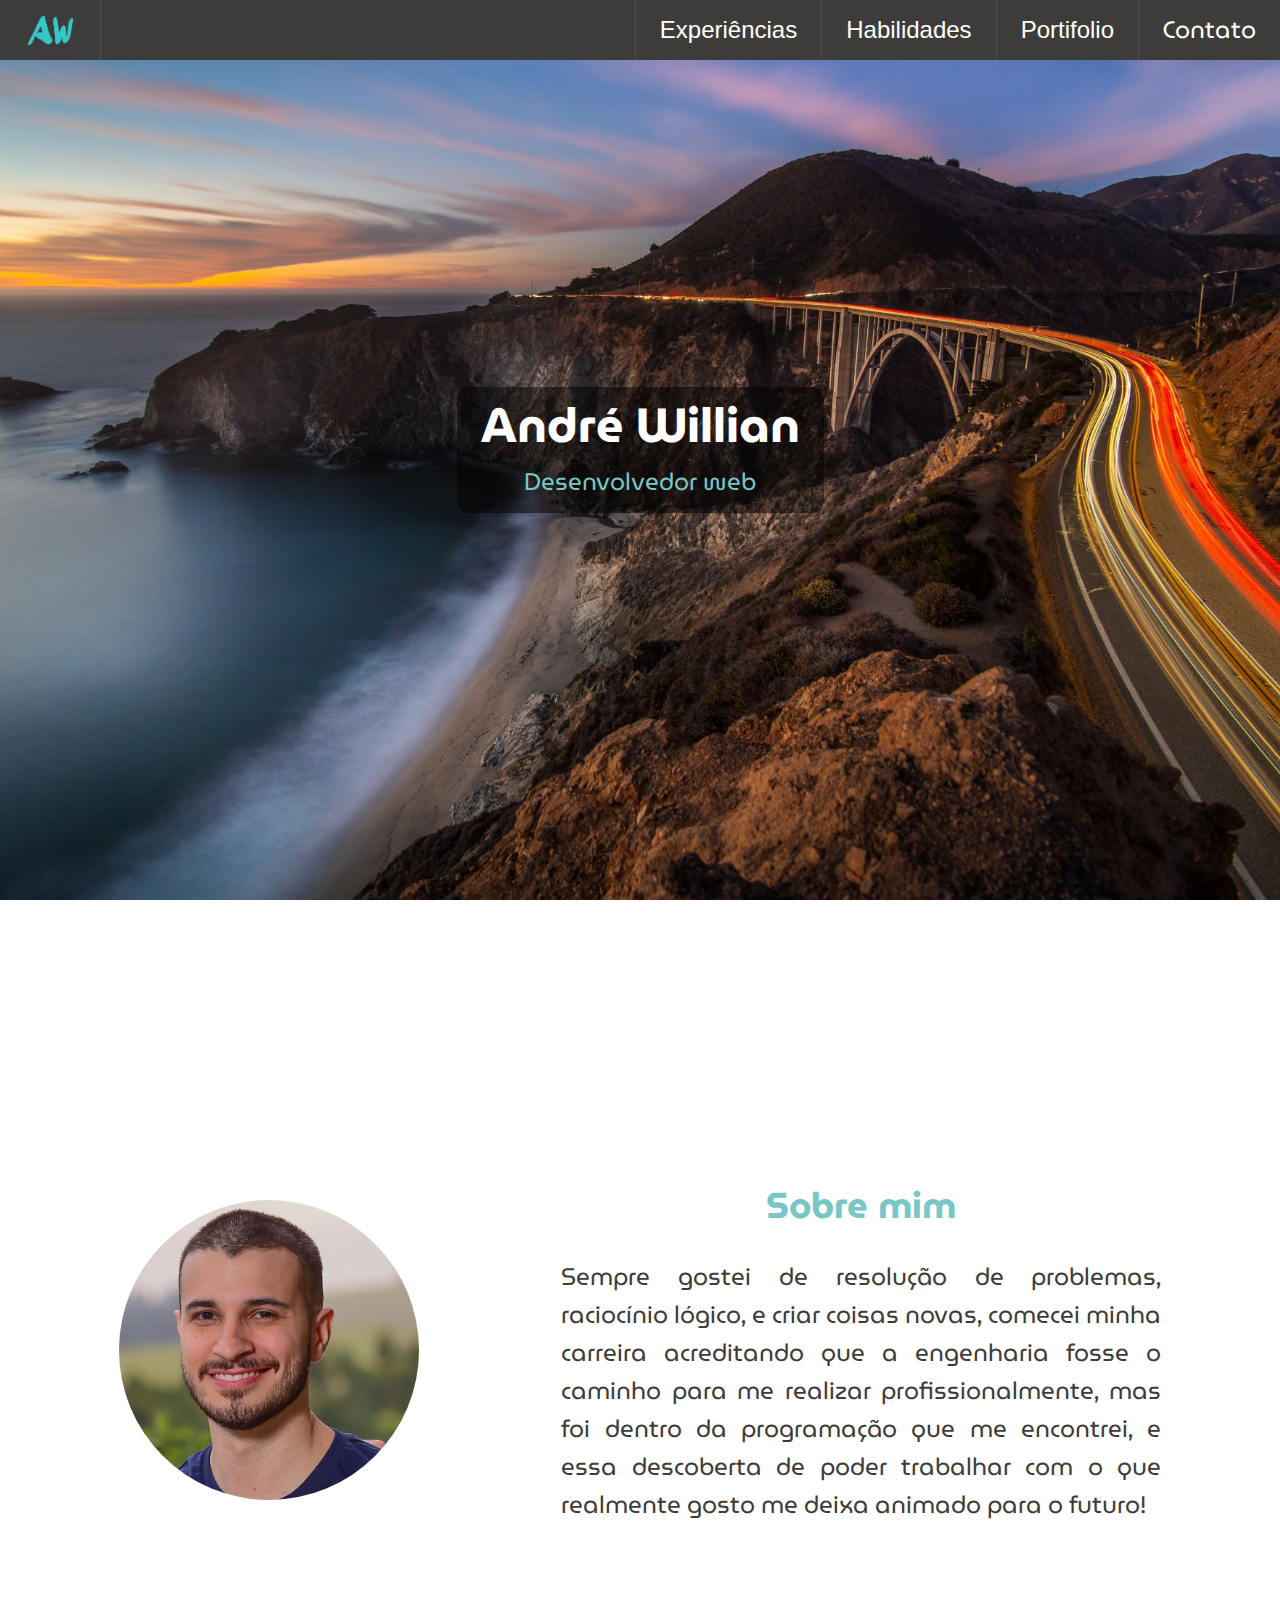
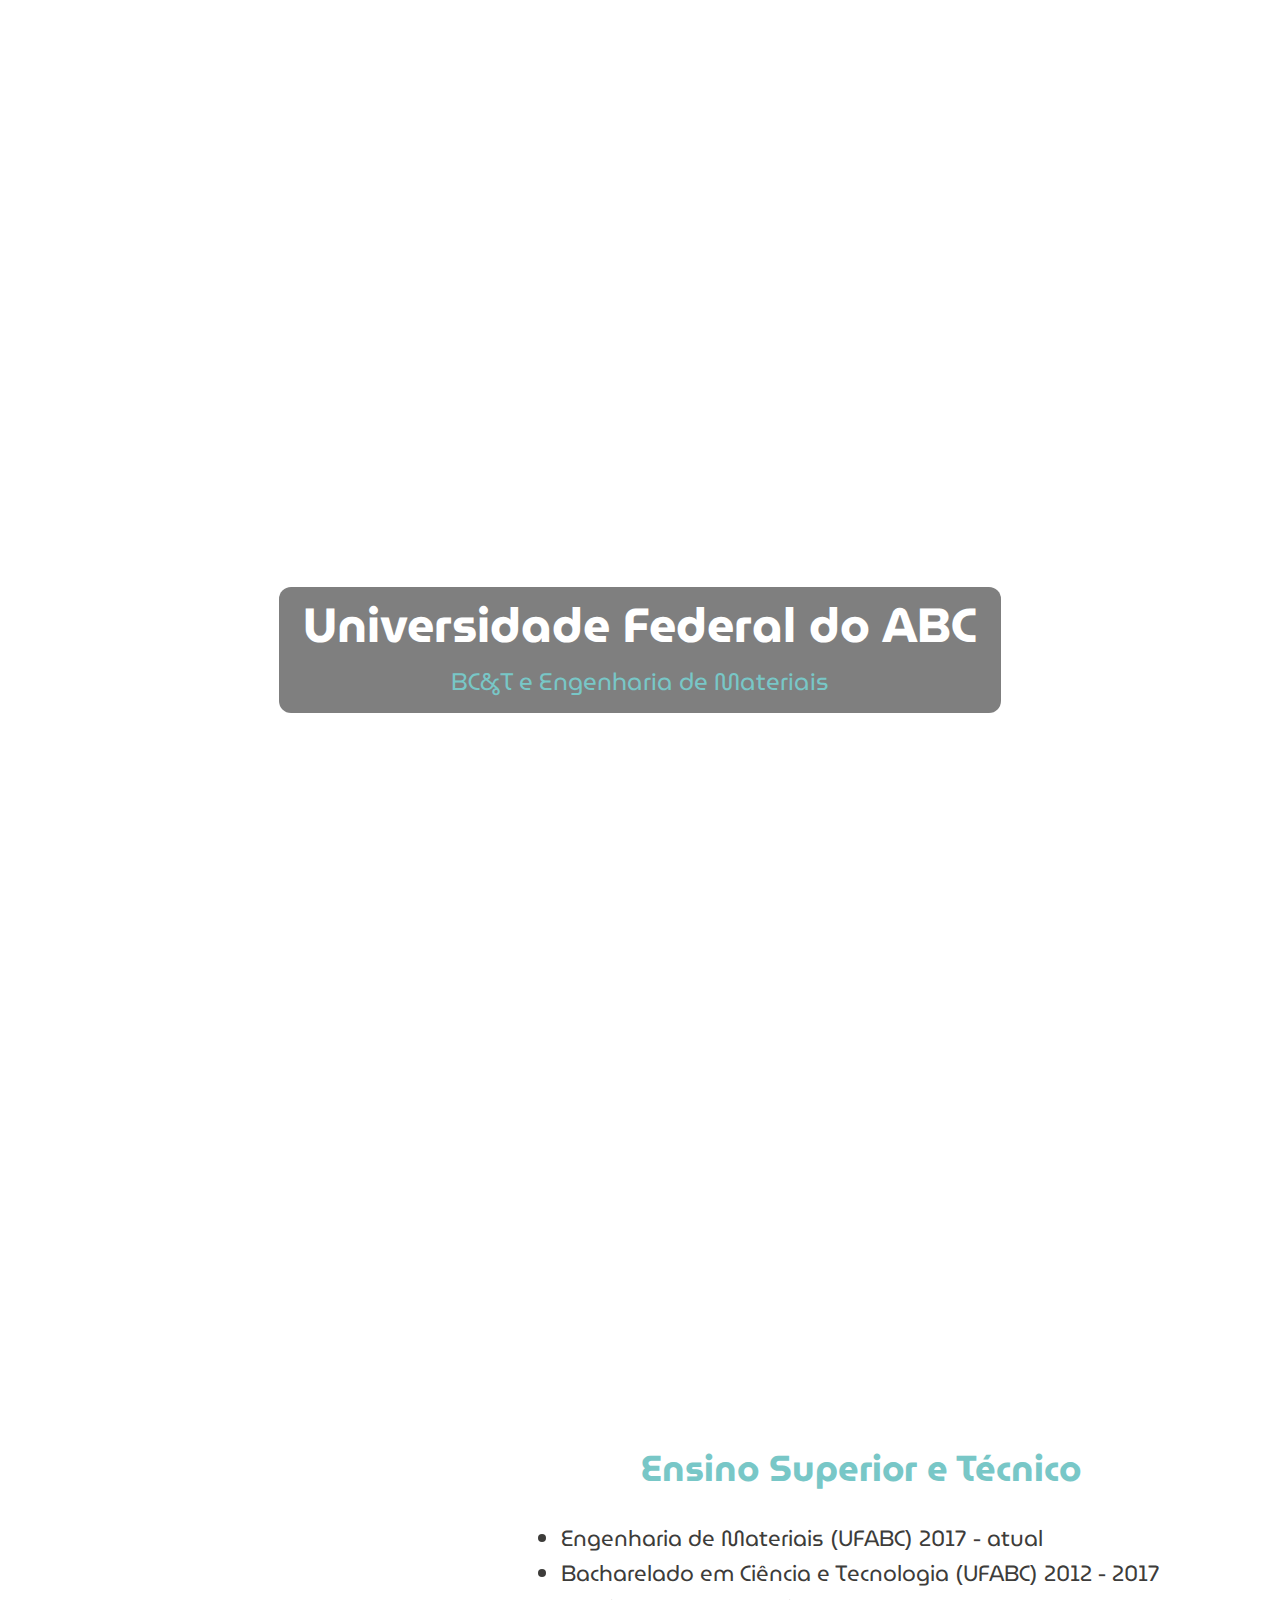
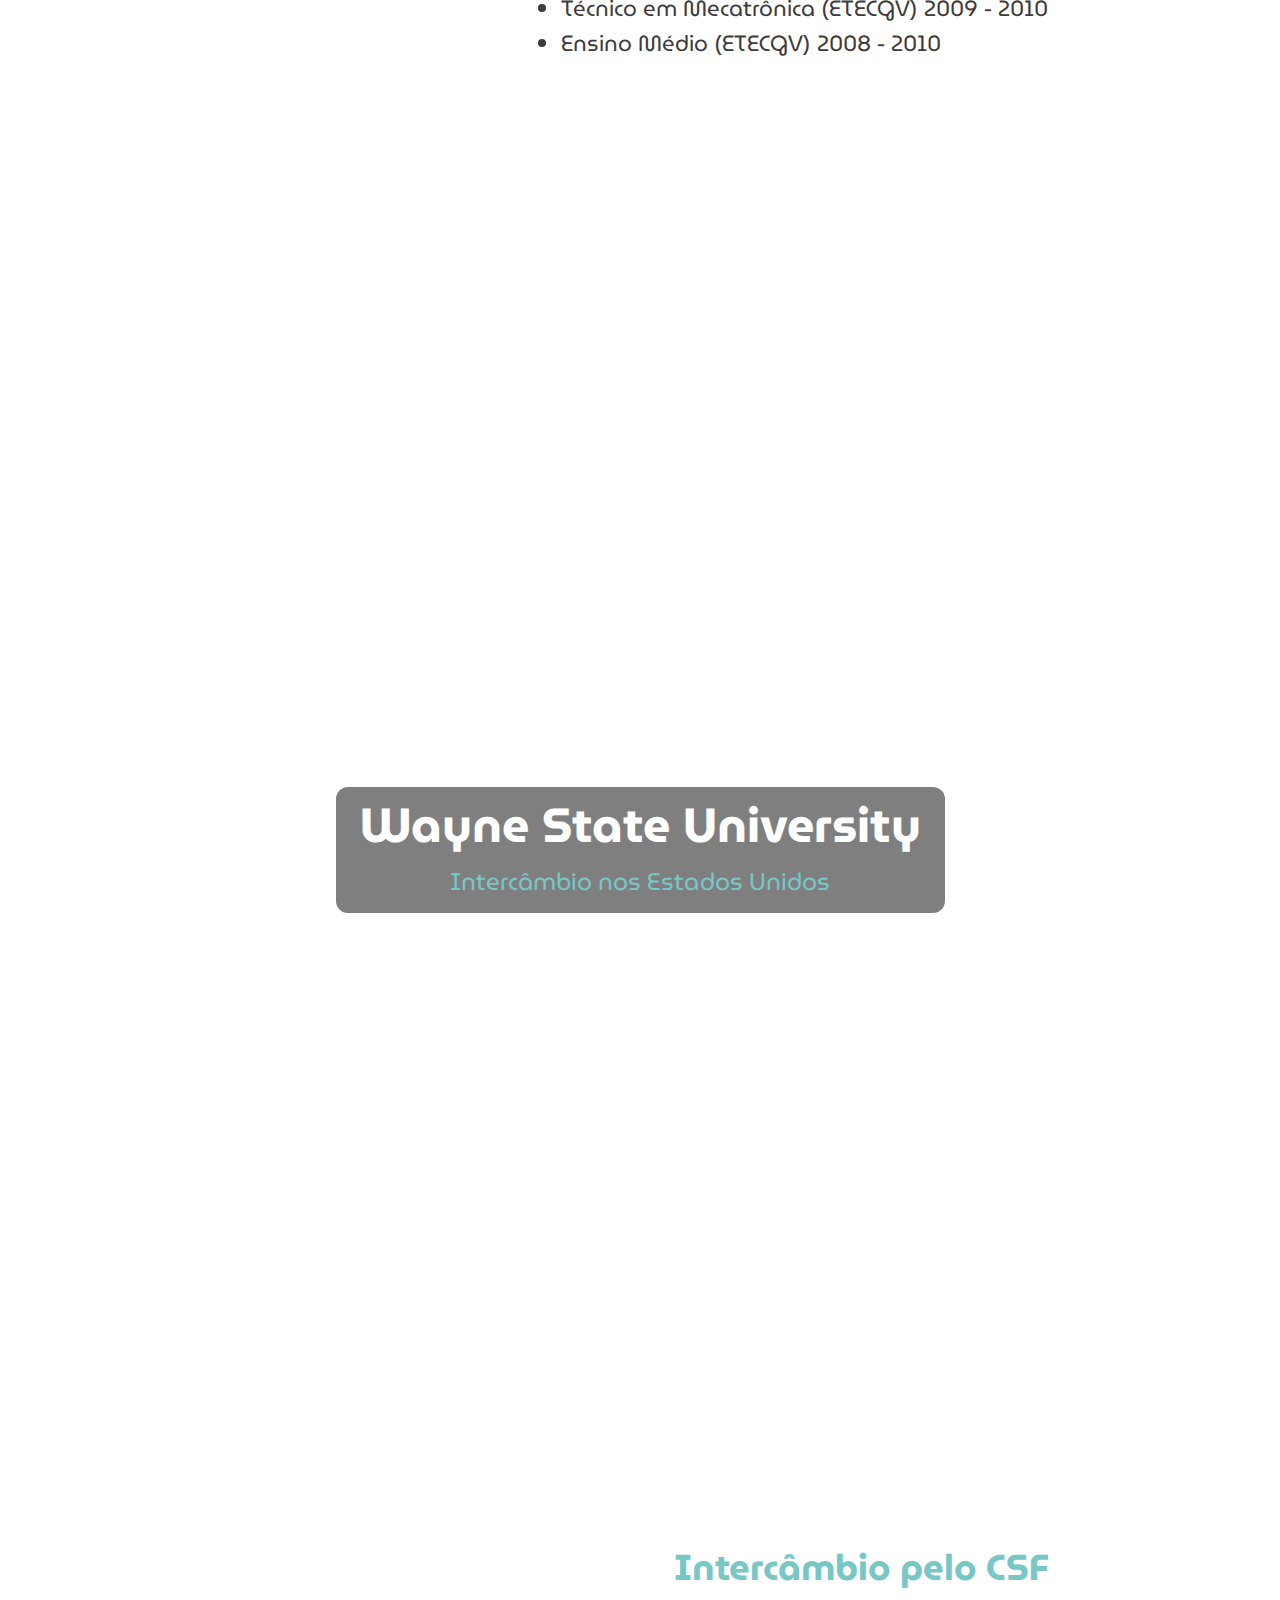
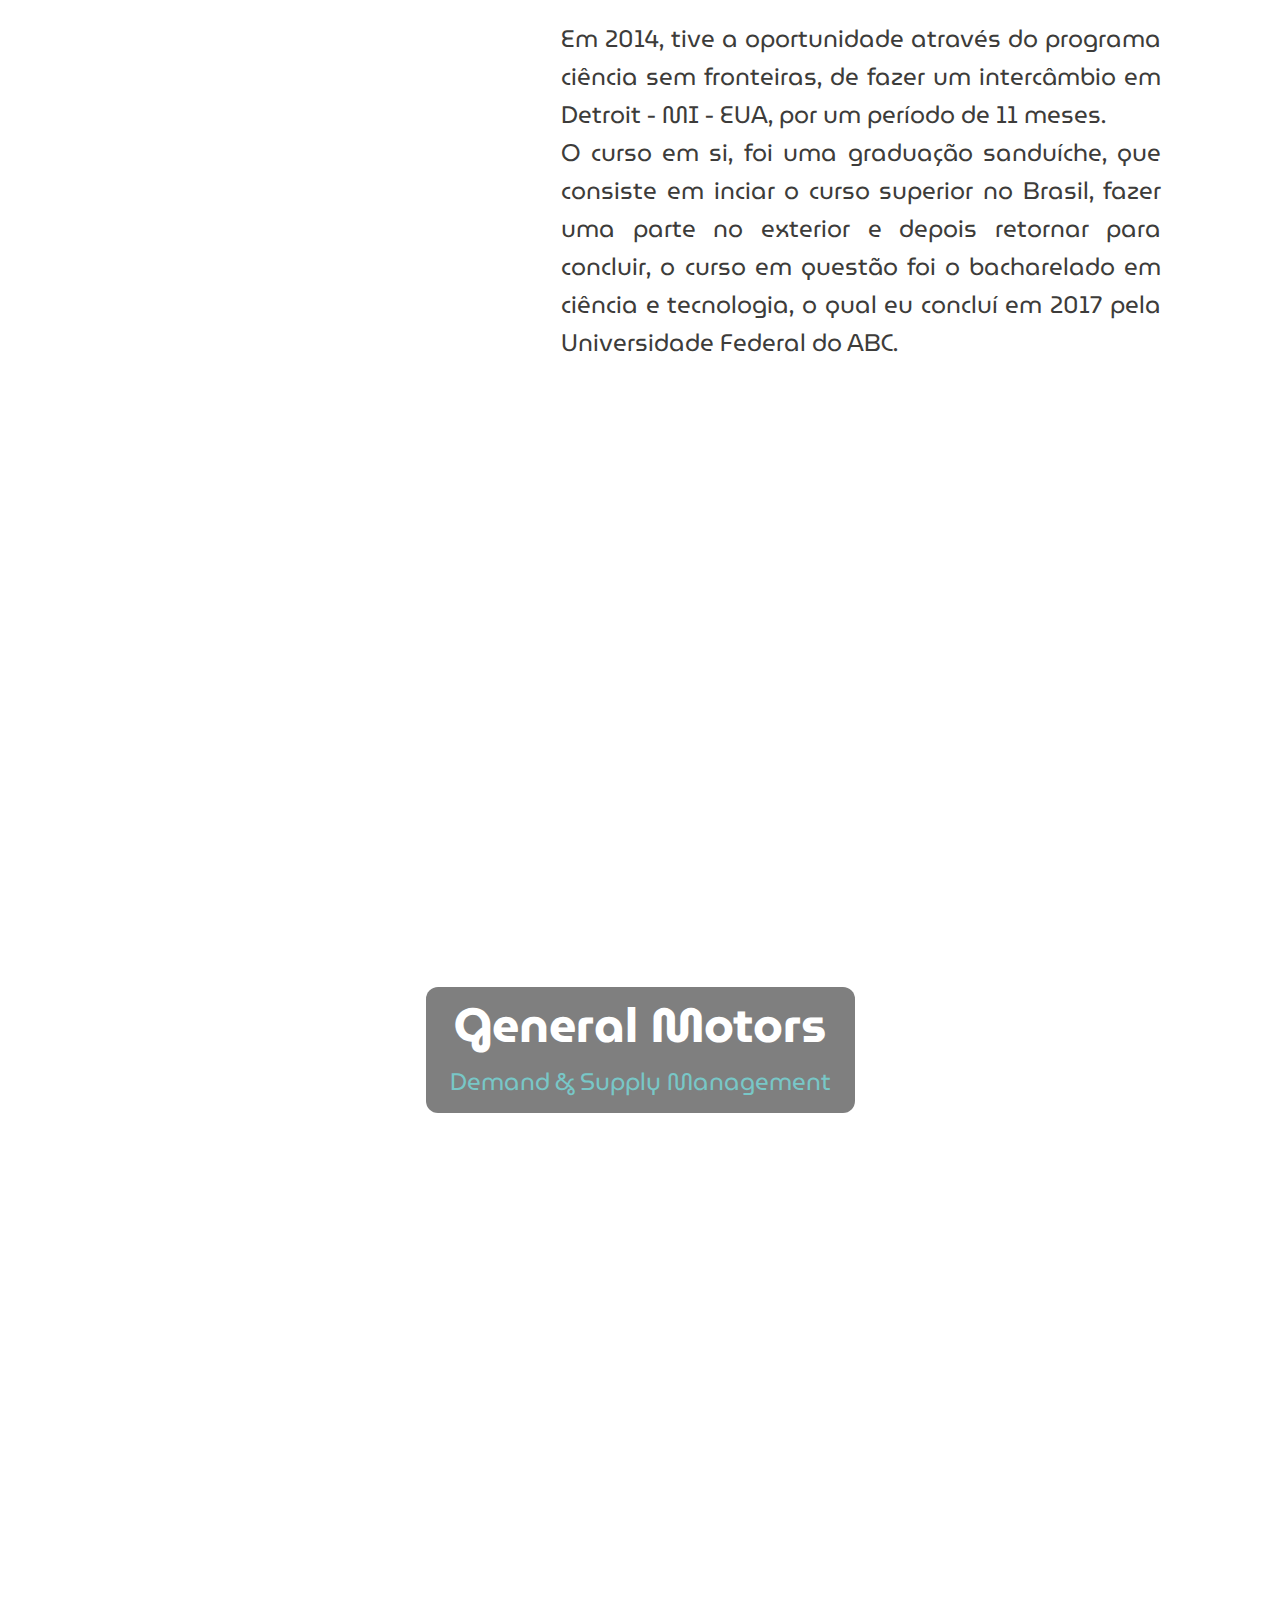
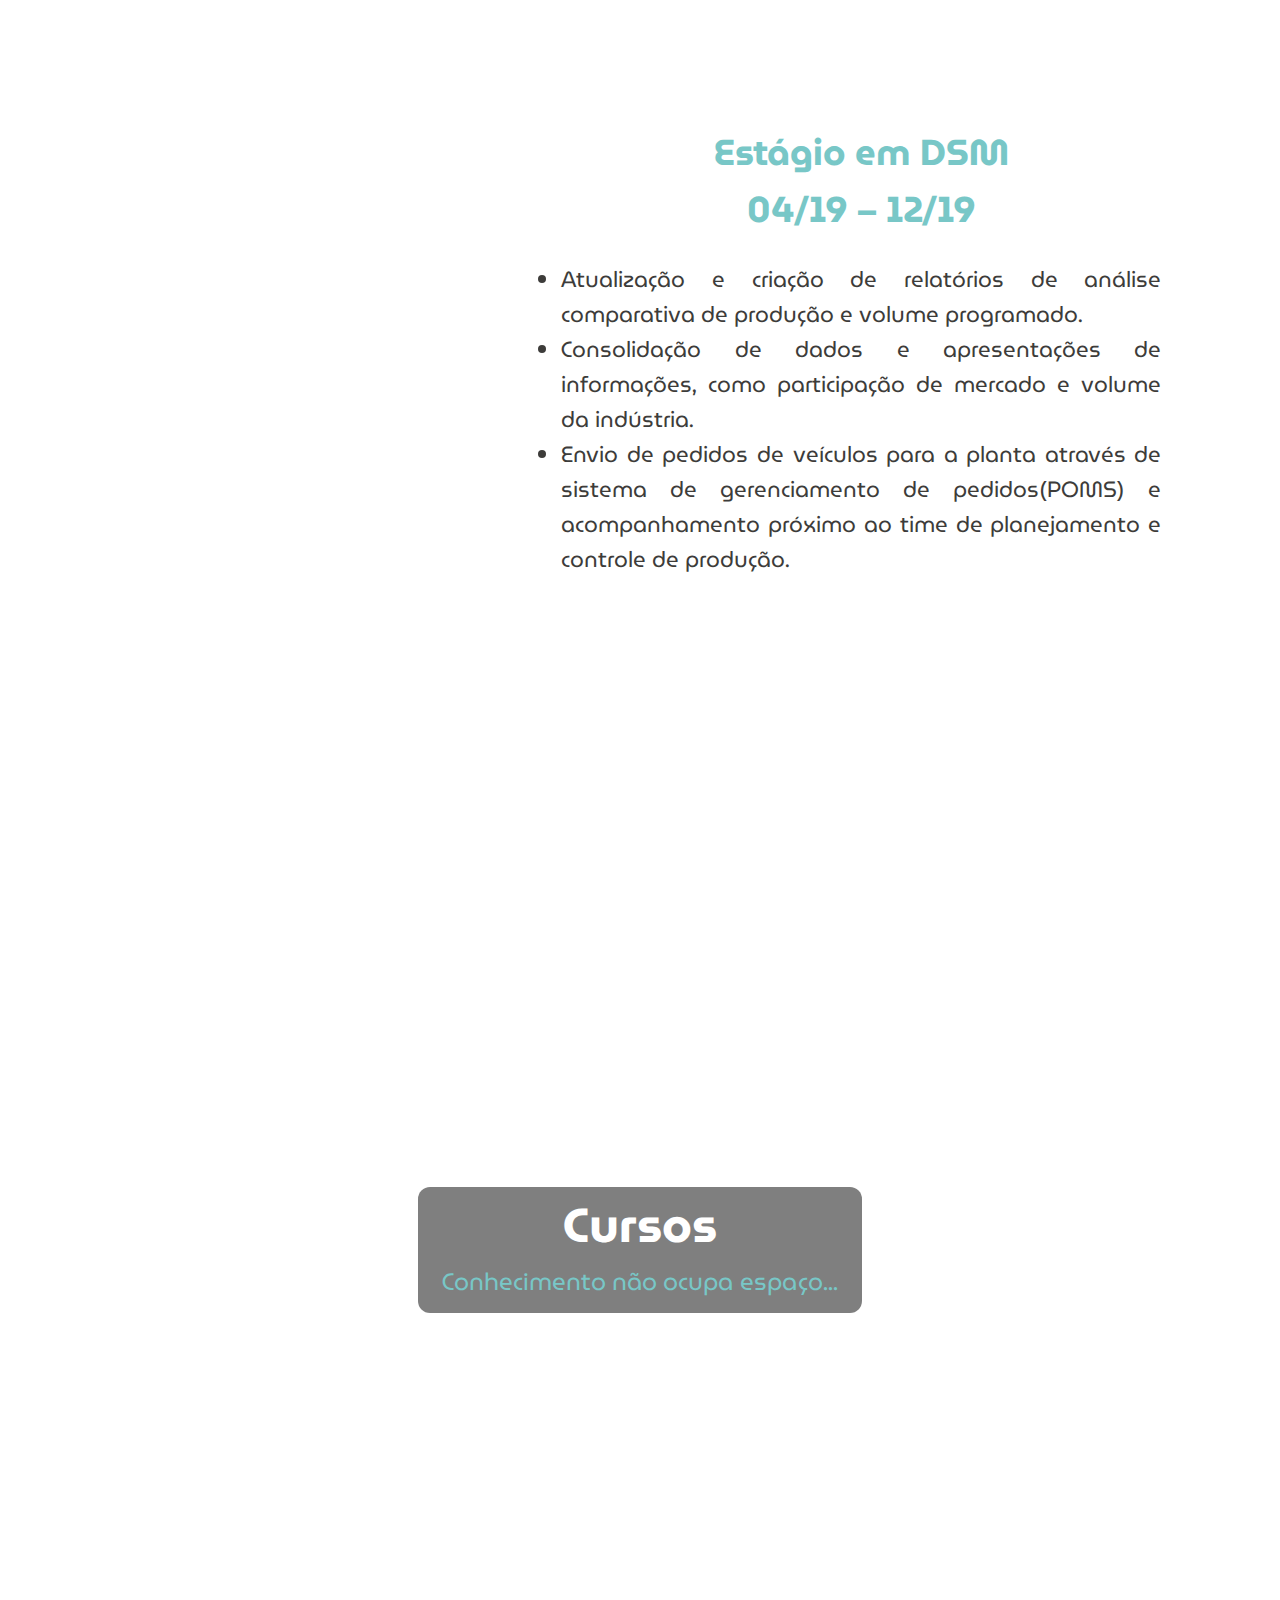
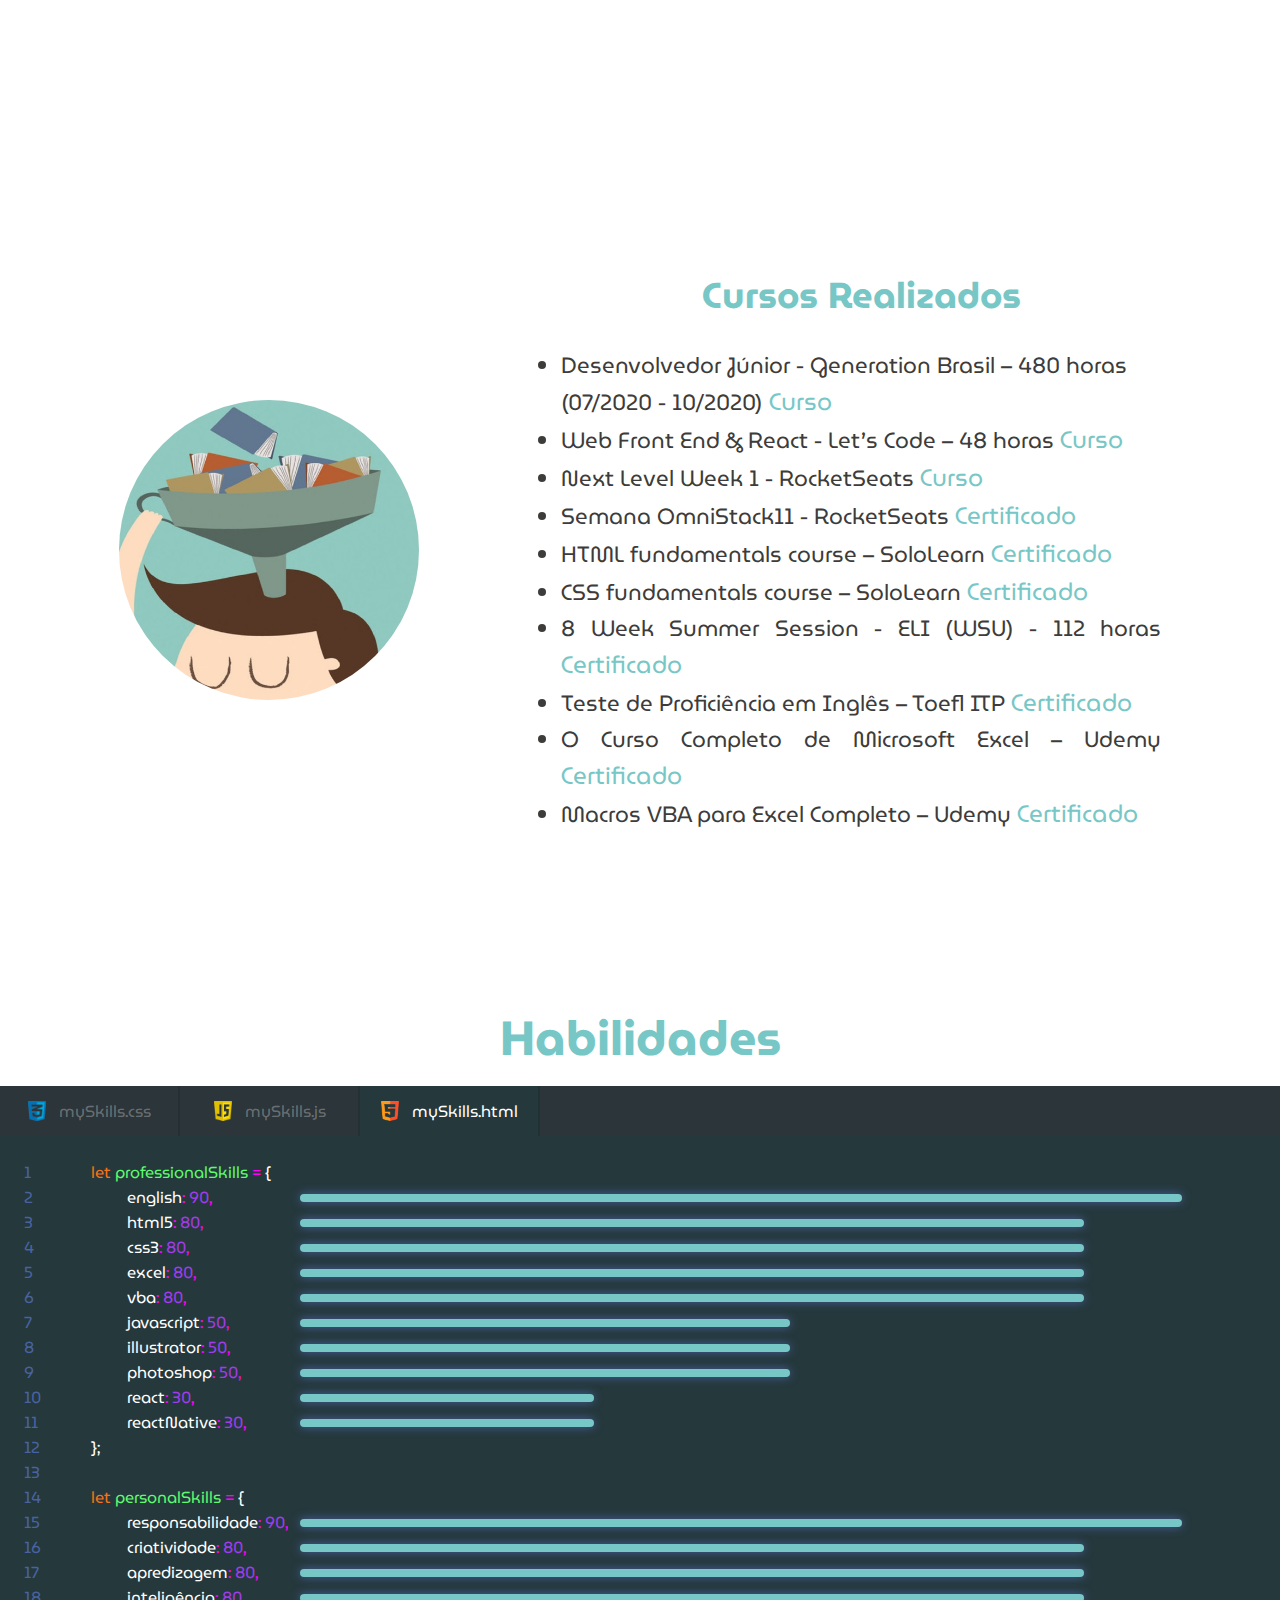
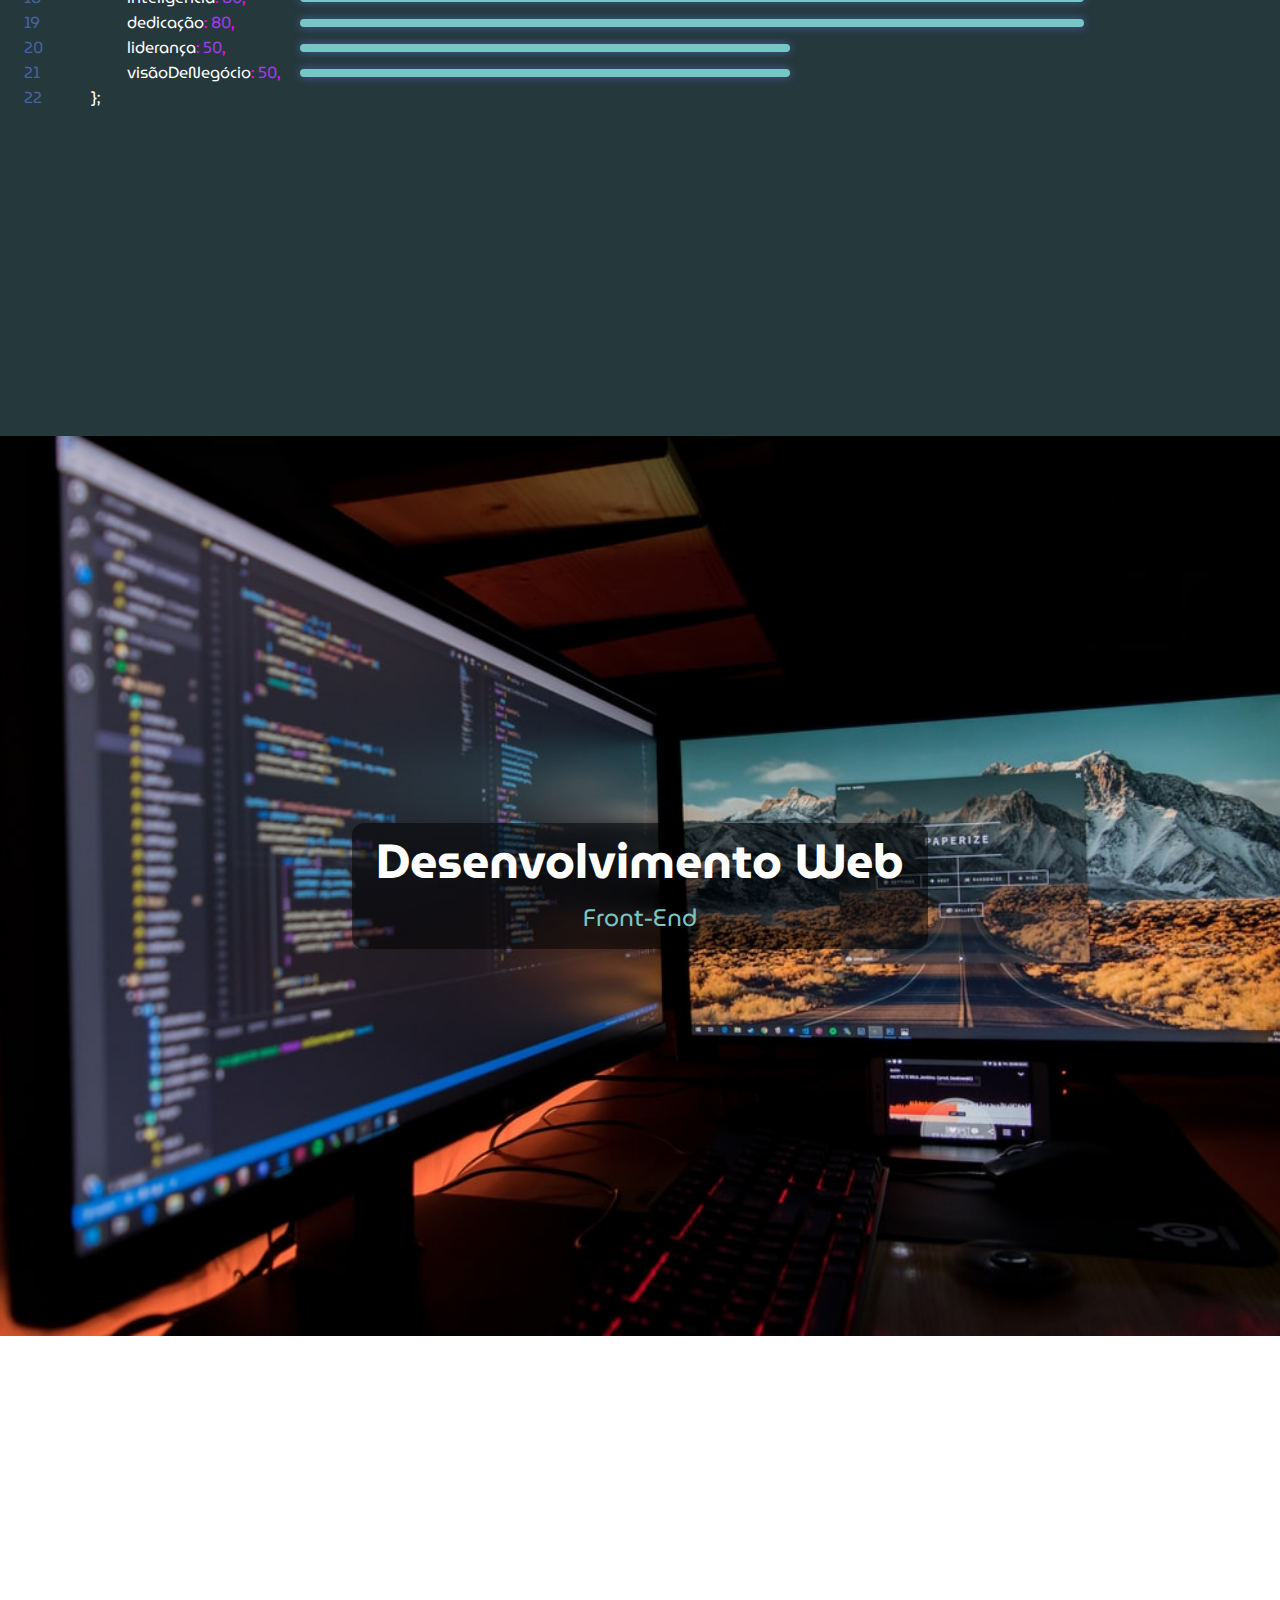
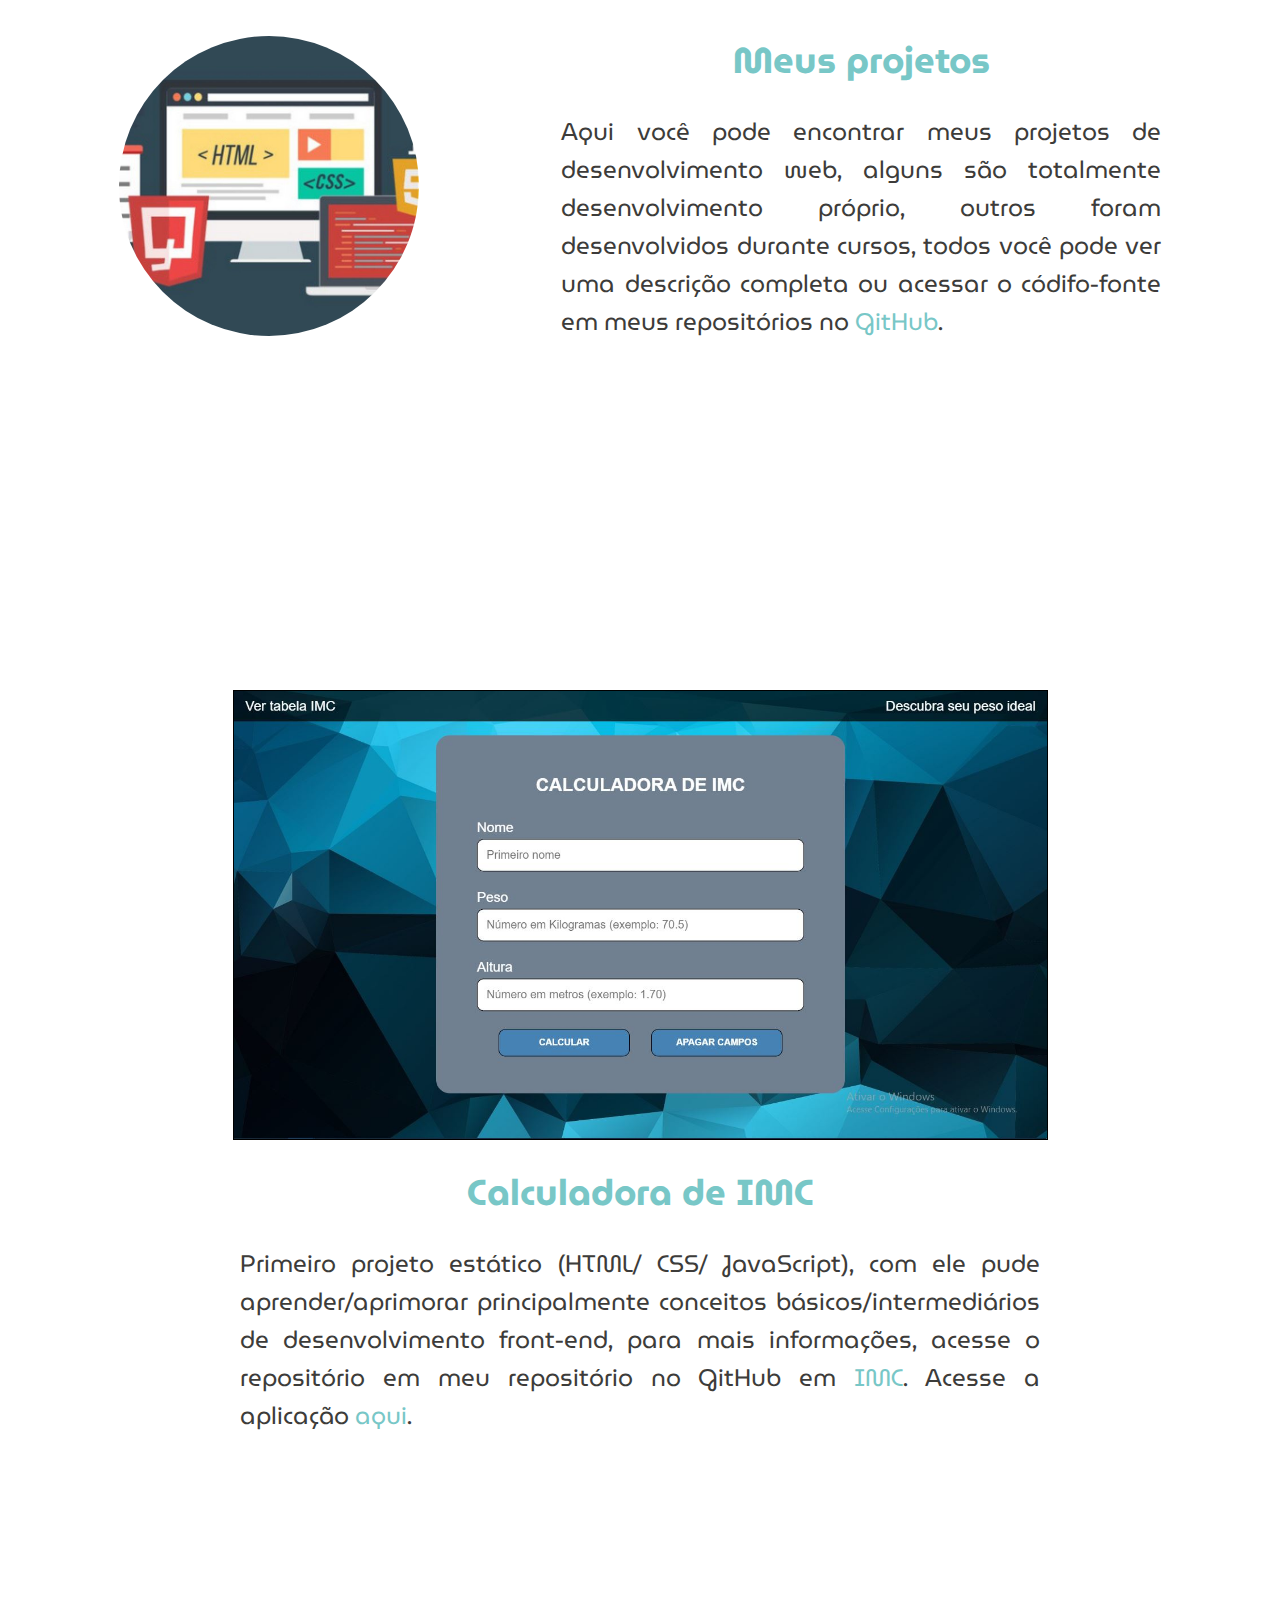
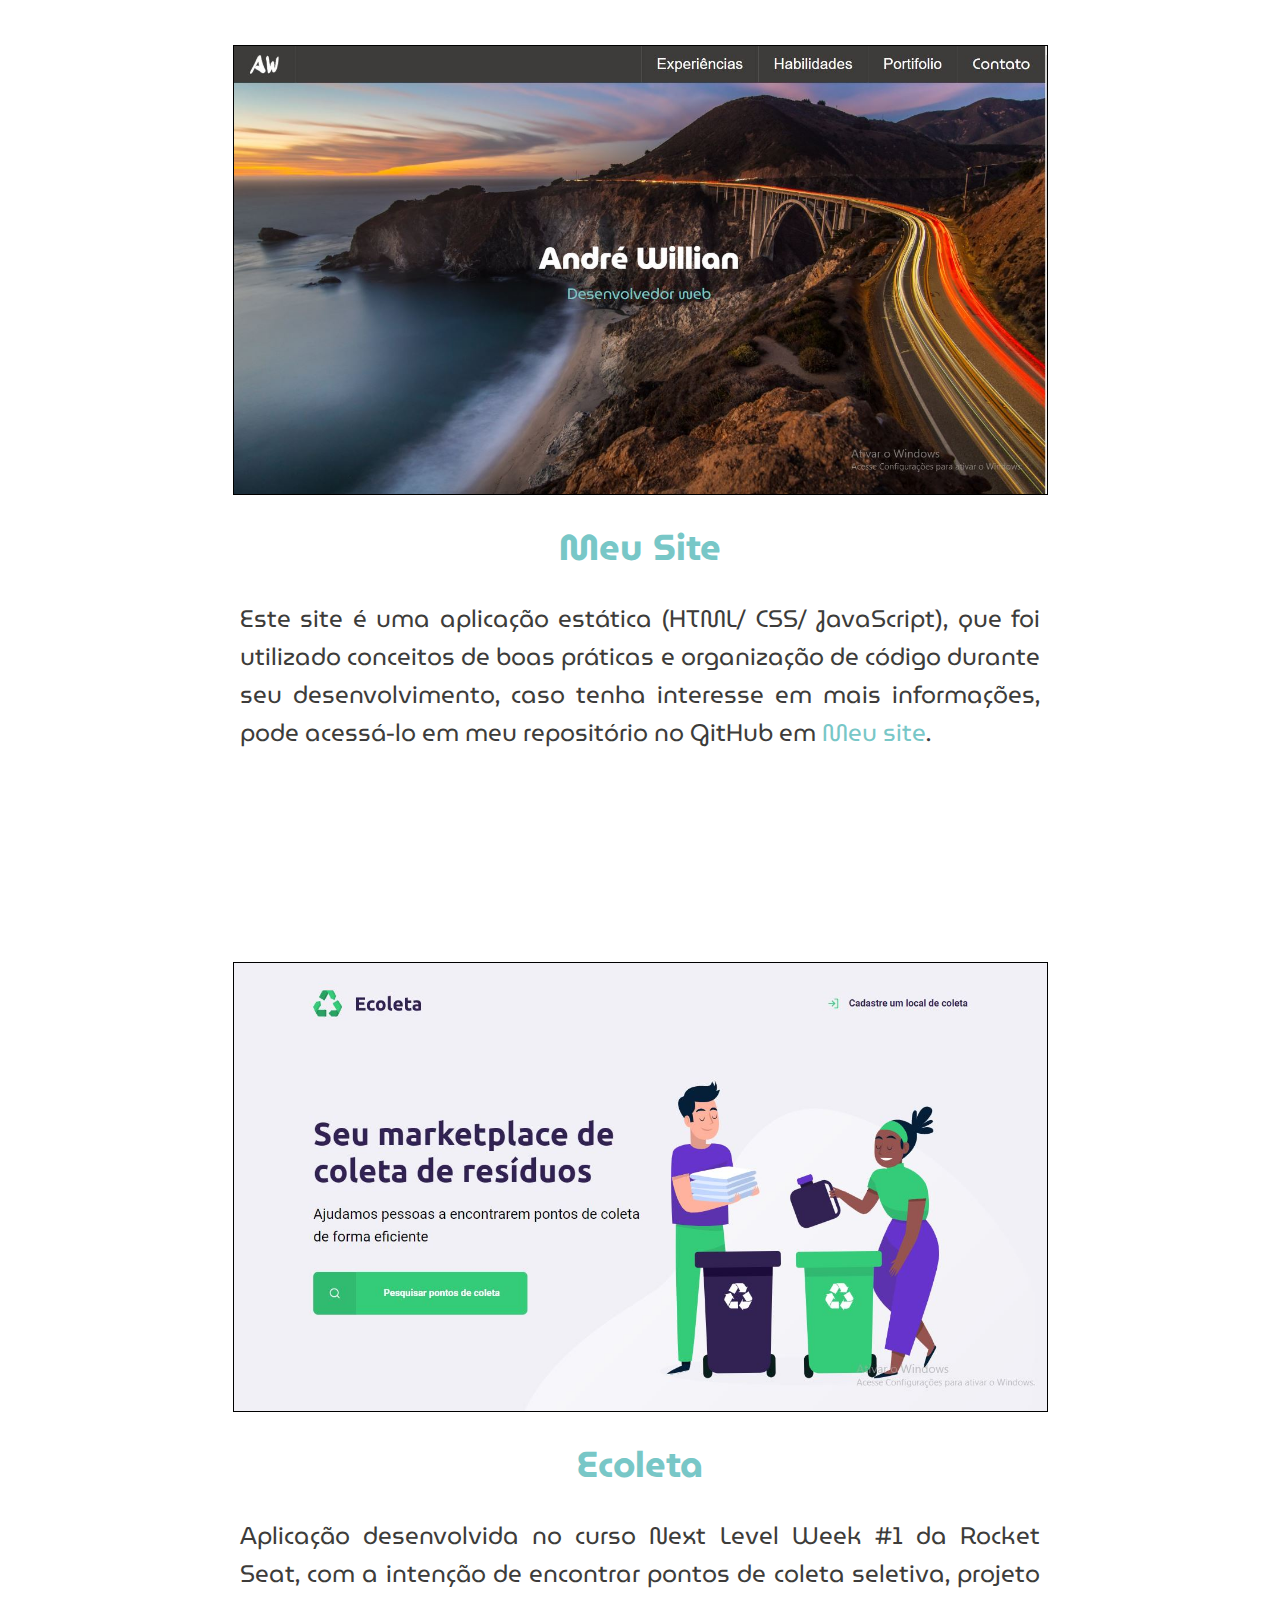
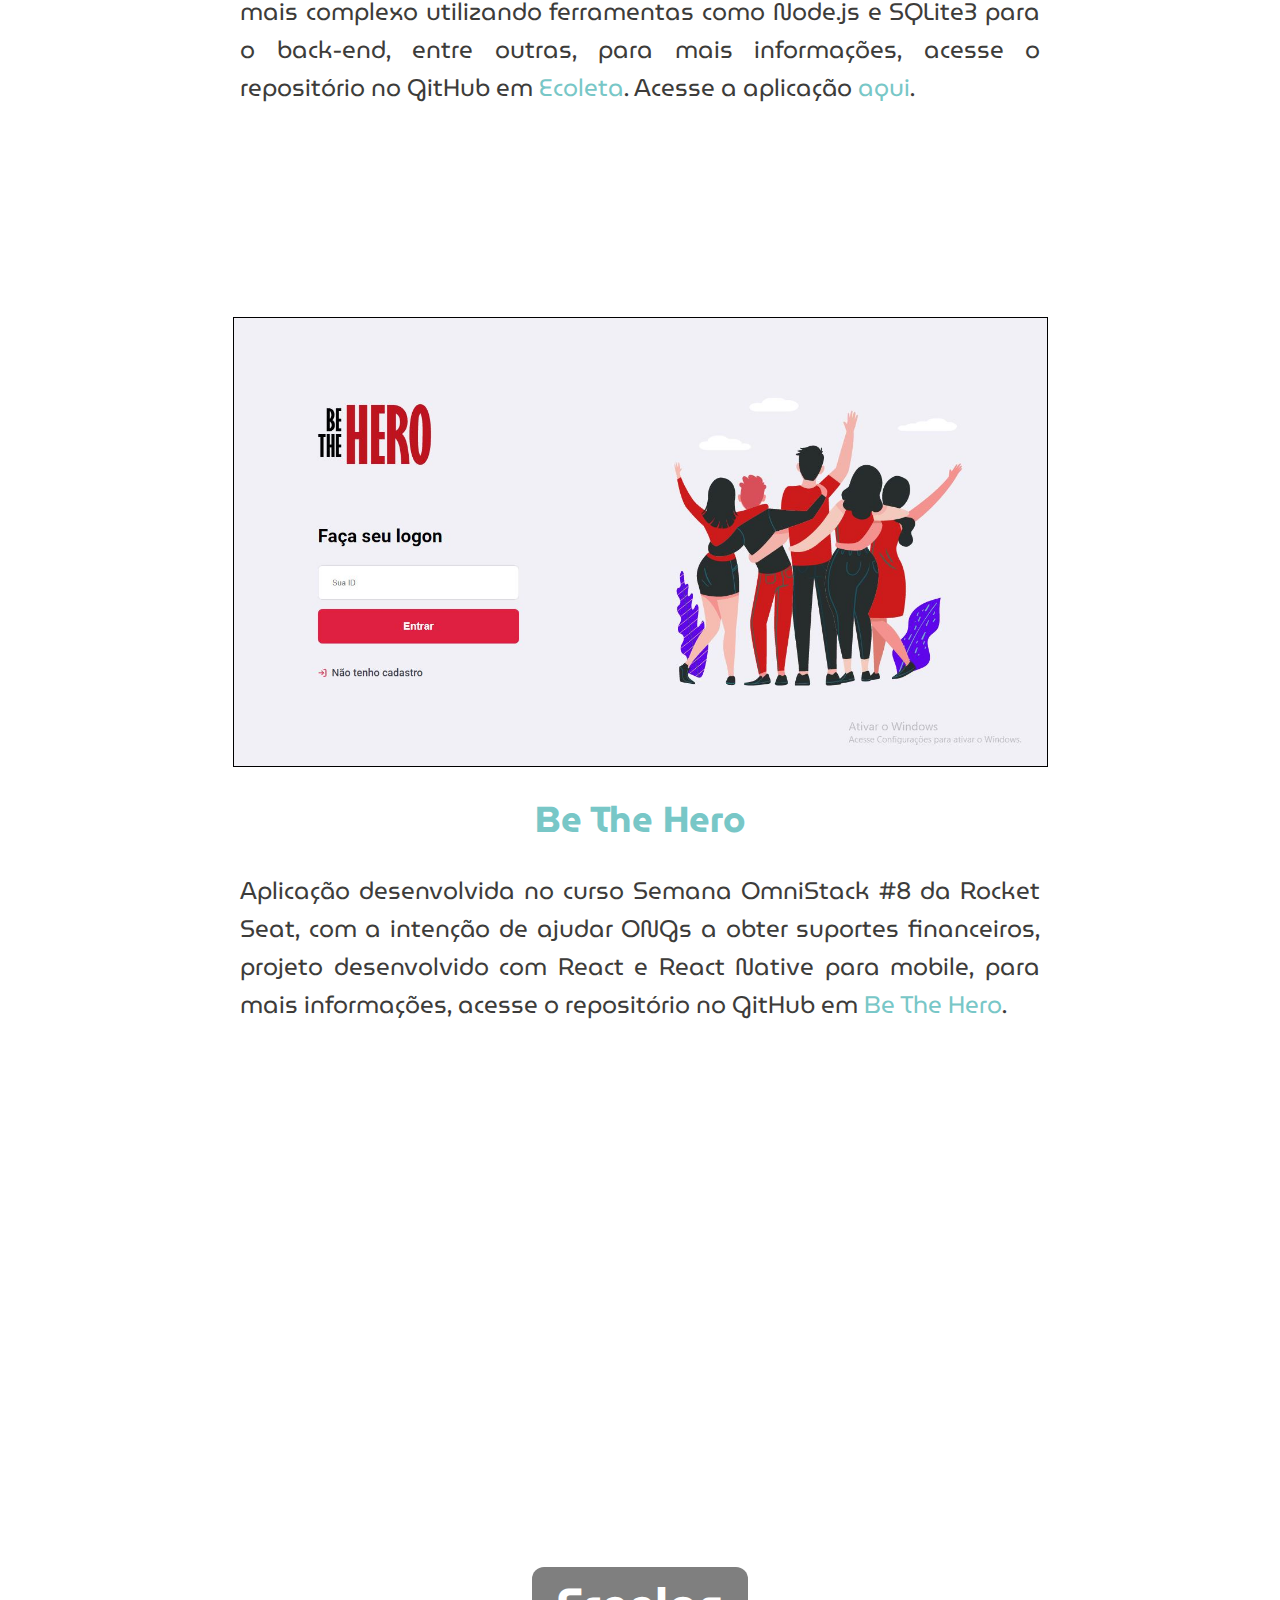
==== commit 19af209f: "adding radio fogao logo" ====
--- a/index.html
+++ b/index.html
@@ -41,7 +41,7 @@
                 <button class="menu-button">Habilidades</button>
                 <div class="dropdown-menu">
                     <a href="#first-section-courses">Cursos</a>
-                    <a href="#first-section-professional">Skills</a>
+                    <a href="#first-section-professional">Habilidades</a>
                 </div>
             </div>
 
@@ -125,9 +125,11 @@
             <div id="picture" class="exchange-picture"></div>
             <div class="second-section-text">
                 <h2>Intercâmbio pelo CSF</h2>
-                Em 2014, tive a oportunidade através do programa ciência sem fronteiras, de fazer um intercâmbio em Detroit - MI - EUA, por um período de 11 meses.
-                <br>
-                O curso em si, foi uma graduação sanduíche, que consiste em inciar o curso superior no Brasil, fazer uma parte no exterior e depois retornar para concluir, o curso em questão foi o bacharelado em ciência e tecnologia, o qual eu concluí em 2017 pela Universidade Federal do ABC.
+                <p>
+                    Em 2014, tive a oportunidade através do programa ciência sem fronteiras, de fazer um intercâmbio em Detroit - MI - EUA, por um período de 11 meses.
+                    <br>
+                    O curso em si, foi uma graduação sanduíche, que consiste em inciar o curso superior no Brasil, fazer uma parte no exterior e depois retornar para concluir, o curso em questão foi o bacharelado em ciência e tecnologia, o qual eu concluí em 2017 pela Universidade Federal do ABC.
+                </p>
             </div>
         </section>
 
@@ -177,18 +179,41 @@
         <section class="second-section">
             <div id="picture" class="courses-picture"></div>
             <div class="second-section-text">
-                <h2>Todos os cursos realizados</h2>
+                <h2>Cursos Realizados</h2>
                 <p>
                     <ul>
-                        <li>Desenvolvedor Júnior - Generation Brasil – 480 horas (07/2020 - 10/2020)</li>
-                        <li>Web Front End & React - Let’s Code – 48 horas</li>
-                        <li>Semana OmniStack11 - RocketSeat – 10 horas</li>
-                        <li>Next Level Week 1 - RocketSeat – 10 horas</li>
-                        <li>HTML fundamentals course – SoloLearn</li>
-                        <li>CSS fundamentals course – SoloLearn</li>
-                        <li>8 Week Summer Session - ELI (WSU) - 112 horas</li>
-                        <li>O Curso Completo de Microsoft Excel – Udemy</li>
-                        <li>Macros VBA para Excel Completo – Udemy</li>
+                        <li>Desenvolvedor Júnior - Generation Brasil – 480 horas
+                            <br>
+                            (07/2020 - 10/2020)
+                            <a href="https://brazil.generation.org/programs/desenvolvedor-junior/" target="_blank" rel="noopener noreferrer">Curso</a>
+                        </li>
+                        <li>Web Front End & React - Let’s Code – 48 horas
+                            <a href="https://letscode-academy.com/cursos/web-frontend-react.html" target="_blank" rel="noopener noreferrer">Curso</a>
+                        </li>
+                        <li>Next Level Week 1 - RocketSeats
+                            <a href="https://blog.rocketseat.com.br/primeira-next-level-week/" target="_blank" rel="noopener noreferrer">Curso</a>
+                        </li>
+                        <li>Semana OmniStack11 - RocketSeats
+                            <a href="https://drive.google.com/file/d/12MZR5OlbskTs5fsX2TqgGLPrnrlfSiIz/view?usp=sharing" target="_blank" rel="noopener noreferrer">Certificado</a>
+                        </li>
+                        <li>HTML fundamentals course – SoloLearn
+                            <a href="https://drive.google.com/file/d/1rj1R8i6UXtx1p0r_KkLC97Q6Jw9WPmni/view?usp=sharing" target="_blank" rel="noopener noreferrer">Certificado</a>
+                        </li>
+                        <li>CSS fundamentals course – SoloLearn
+                            <a href="https://drive.google.com/file/d/1AVLCvLr-qYvcEzdVqKgvizOVUxtzA1Lc/view?usp=sharing" target="_blank" rel="noopener noreferrer">Certificado</a>
+                        </li>
+                        <li>8 Week Summer Session - ELI (WSU) - 112 horas
+                            <a href="https://drive.google.com/file/d/0B9EwvgeYbwGuWldKclJzUUlEVTQ/view?usp=sharing" target="_blank" rel="noopener noreferrer">Certificado</a>
+                        </li>
+                        <li>Teste de Proficiência em Inglês – Toefl ITP
+                            <a href="https://drive.google.com/file/d/0B9EwvgeYbwGuUTZ2R2xOaVFTWDA/view?usp=sharing" target="_blank" rel="noopener noreferrer">Certificado</a>
+                        </li>
+                        <li>O Curso Completo de Microsoft Excel – Udemy
+                            <a href="https://drive.google.com/file/d/1XVEXa7fp22a8rVP2m0w1NEDpwGKmjC35/view?usp=sharing" target="_blank" rel="noopener noreferrer">Certificado</a>
+                        </li>
+                        <li>Macros VBA para Excel Completo – Udemy
+                            <a href="https://drive.google.com/file/d/1Zo3r-DO85bva7W95OX2EaBb0lM9d1rnm/view?usp=sharing" target="_blank" rel="noopener noreferrer">Certificado</a>
+                        </li>
                     </ul>
                 </p>
             </div>
@@ -196,6 +221,7 @@
 
         <!-- PROFESSIONAL -->
 
+        <h1 id="skills">Habilidades</h1>
         <div id="first-section-professional" class="professional-background">
             <div id="tab-title">
 
@@ -277,7 +303,7 @@
                         <span style="color:#5EFB6E">personalSkills</span>
                         <span style="color:#FF00FF">=</span>
                         {</p>
-                    <p class="objects">resposabilidade<span style="color:#FF00FF">:</span>
+                    <p class="objects">responsabilidade<span style="color:#FF00FF">:</span>
                         <span style="color:#A23BEC">90</span><span style="color:#FF00FF">,</span></p>
                     <p class="objects">criatividade<span style="color:#FF00FF">:</span>
                         <span style="color:#A23BEC">80</span><span style="color:#FF00FF">,</span></p>
@@ -365,53 +391,63 @@
             <div class="second-section-text">
                 <h2>Meus projetos</h2>
                 <p>
-                    Aqui você pode encontrar meus projetos de desenvolvimento web, alguns são totalmente desenvolvimento próprio, outros foram desenvolvidos durante cursos, todos pode você ver uma descrição completa ou acessar o códifo-fonte em meus repositórios no
+                    Aqui você pode encontrar meus projetos de desenvolvimento web, alguns são totalmente desenvolvimento próprio, outros foram desenvolvidos durante cursos, todos você pode ver uma descrição completa ou acessar o códifo-fonte em meus repositórios no
                     <a href="https://github.com/AndrehW27/" target="_blank" rel="noopener noreferrer">GitHub</a>.
                 </p>
             </div>
         </section>
 
         <section class="third-section">
-            <div class="third-section-title">
-                <h2>Calculadora de IMC</h2>
-            </div>
+
             <div id="img1" class="images"></div>
             <div class="third-section-description">
+                <div class="third-section-title">
+                    <h2>Calculadora de IMC</h2>
+                </div>
                 <p>
                     Primeiro projeto estático (HTML/ CSS/ JavaScript), com ele pude aprender/aprimorar principalmente conceitos básicos/intermediários de desenvolvimento front-end, para mais informações, acesse o repositório em meu repositório no GitHub em
                     <a href="https://github.com/AndrehW27/Meu-Portifolio" target="_blank" rel="noopener noreferrer">IMC</a>. Acesse a aplicação
                     <a href="https://andrehw27.github.io/Calculadora_IMC_Peso-Ideal/" target="_blank">aqui</a>.
                 </p>
             </div>
-
-            <div class="third-section-title">
-                <h2>Meu Site</h2>
-            </div>
+        </section>
+
+        <section class="third-section">
             <div id="img2" class="images"></div>
-            <div class="third-section-description">
+
+            <div class="third-section-description">
+                <div class="third-section-title">
+                    <h2>Meu Site</h2>
+                </div>
                 <p>
                     Este site é uma aplicação estática (HTML/ CSS/ JavaScript), que foi utilizado conceitos de boas práticas e organização de código durante seu desenvolvimento, caso tenha interesse em mais informações, pode acessá-lo em meu repositório no GitHub em
                     <a href="https://github.com/AndrehW27/Meu-Portifolio" target="_blank" rel="noopener noreferrer">Meu site</a>.
                 </p>
             </div>
-
-            <div class="third-section-title">
-                <h2>Ecoleta</h2>
-            </div>
+        </section>
+
+        <section class="third-section">
+
             <div id="img3" class="images"></div>
             <div class="third-section-description">
+                <div class="third-section-title">
+                    <h2>Ecoleta</h2>
+                </div>
                 <p>
                     Aplicação desenvolvida no curso Next Level Week #1 da Rocket Seat, com a intenção de encontrar pontos de coleta seletiva, projeto mais complexo utilizando ferramentas como Node.js e SQLite3 para o back-end, entre outras, para mais informações, acesse o repositório no GitHub em
                     <a href="https://andrehw27.github.io/Calculadora_IMC_Peso-Ideal/" target="_blank">Ecoleta</a>. Acesse a aplicação
                     <a href="https://nlw--ecoleta.herokuapp.com/" target="_blank">aqui</a>.
                 </p>
             </div>
-
-            <div class="third-section-title">
-                <h2>Be The Hero</h2>
-            </div>
+        </section>
+
+        <section class="third-section">
+
             <div id="img4" class="images"></div>
             <div class="third-section-description">
+                <div class="third-section-title">
+                    <h2>Be The Hero</h2>
+                </div>
                 <p>
                     Aplicação desenvolvida no curso Semana OmniStack #8 da Rocket Seat, com a intenção de ajudar ONGs a obter suportes financeiros, projeto desenvolvido com React e React Native para mobile, para mais informações, acesse o repositório no GitHub em
                     <a href="https://github.com/AndrehW27/SemanaOmniStack11.BeTheHero" target="_blank">Be The Hero</a>.
@@ -444,47 +480,94 @@
             </div>
         </section>
 
-    <section class="third-section">
-            <div class="third-section-title">
-                <h2>Logo - Na Pressão</h2>
-            </div>
+        <section class="third-section">
+
             <div id="img11" class="images"></div>
             <div class="third-section-description">
+                <div class="third-section-title">
+                    <h2>Logo - Na Pressão</h2>
+                </div>
                 <p>
                     Arte criada para um quadro do podcast Marcha e Sai, um podcast sobre o universo gastronômico, você pode encontrá-lo no Spotify
                     <a href="https://open.spotify.com/show/3fvHgSmOBf2Z3E6nP8szSA" target="_blank" rel="noopener noreferrer">aqui</a>.
                 </p>
             </div>
-
-            <div class="third-section-title">
-                <h2>Layout - Marcha e Sai</h2>
-            </div>
+        </section>
+
+        <section class="third-section">
+
             <div id="img12" class="images"></div>
             <div class="third-section-description">
+                <div class="third-section-title">
+                    <h2>Layout - Marcha e Sai</h2>
+                </div>
                 <p>
                     Layout criado para postar o lançamento de novos episódios do podcast Marcha e Sai no Instagram, acesse o instagram deles
                     <a href="https://www.instagram.com/marchaesaipodcast/?hl=pt-br" target="_blank" rel="noopener noreferrer">aqui</a>.
                 </p>
             </div>
-
-            <div class="third-section-title">
-                <h2>Capa - Apoie-se</h2>
-            </div>
+        </section>
+
+                <section class="third-section">
+
             <div id="img13" class="images"></div>
             <div class="third-section-description">
+                <div class="third-section-title">
+                    <h2>Logo - Rádio Fogão</h2>
+                </div>
+                <p>
+                    Outro logo criado para o podcast marcha e sai, agora para um outro quadro, onde cozinheiros e amigos contam seus causos e histórias dentro do mundo gatronômico, acesse o instagram deles
+                    <a href="https://www.instagram.com/marchaesaipodcast/?hl=pt-br" target="_blank" rel="noopener noreferrer">aqui</a>.
+                </p>
+            </div>
+        </section>
+
+        <section class="third-section">
+
+            <div id="img14" class="images"></div>
+            <div class="third-section-description">
+                <div class="third-section-title">
+                    <h2>Capa - Apoie-se</h2>
+                </div>
                 <p>
                     Mais um trabalho para o podcast Marcha e sai, agora uma capa para o site apoie-se para dar um suporte ao podcast, você pode conferir a capa, e se quiser contribuir com o podcast
                     <a href="https://" target="_blank">aqui</a>.
                 </p>
             </div>
-
-            <div class="third-section-title">
-                <h2>Logo - Fim de Rolê</h2>
-            </div>
-            <div id="img14" class="images"></div>
-            <div class="third-section-description">
-                <p>
-                   Logo criado para o projeto de lançamento de um podcast novo, chamado fim de rolê, um podcast sobre todas as fases da vida entre a adolescência e o início da vida adulta.
+        </section>
+
+        <section class="third-section">
+            <div id="img15" class="images"></div>
+            <div class="third-section-description">
+                <div class="third-section-title">
+                    <h2>Logo - Fim de Rolê</h2>
+                </div>
+                <p>
+                    Logo criado para o projeto de lançamento de um podcast novo, chamado Fim de Rolê, um podcast sobre todas as fases da vida entre a adolescência e o início da vida adulta.
+                </p>
+            </div>
+        </section>
+
+        <section class="third-section">
+            <div id="img16" class="images"></div>
+            <div class="third-section-description">
+                <div class="third-section-title">
+                    <h2>Logo - SuBurguer</h2>
+                </div>
+                <p>
+                    Logo criado para hamburgueria delivery caseira com a intenção de vender delivery por aplicativo.
+                </p>
+            </div>
+        </section>
+
+        <section class="third-section">
+            <div id="img17" class="images"></div>
+            <div class="third-section-description">
+                <div class="third-section-title">
+                    <h2>Panfleto - Suburguer</h2>
+                </div>
+                <p>
+                    Panfleto completo, com todos os lanches vendidos pela hamburgueria (existe também a arte de cada lanche separado). Vale ressaltar que tive participação ativa tanto na confecção dos lanches, quanto na fotografia dos mesmos.
                 </p>
             </div>
         </section>
--- a/styles/design.css
+++ b/styles/design.css
@@ -1,4 +1,5 @@
 /* PRIMEIRA SESSÃO */
+
 .design-background {
     background-image: url(../assets/backgrounds/freela.jpg);
 }
@@ -14,10 +15,10 @@
 #img11 {
     background-image: url(../assets/images/napressao.png);
     background-size: contain;
+    width: 450px;
     /* height: 550px;
     width: 915px; */
     /* border: 1px solid black; */
-
 }
 
 #img12 {
@@ -28,12 +29,32 @@
 }
 
 #img13 {
-    background-image: url(../assets/images/apoiase.jpg);
-    
+    background-image: url(../assets/images/radioFogao.jpg);
+    background-size: contain;
+    width: 450px;
     border: 1px solid black;
 }
 
 #img14 {
+    background-image: url(../assets/images/apoiase.jpg);
+    border: 1px solid black;
+}
+
+#img15 {
     background-image: url(../assets/images/fimderole.png);
     background-size: contain;
+    width: 450px;
 }
+
+#img16 {
+    background-image: url(../assets/images/suburguer-logo.jpg);
+    background-size: contain;
+    width: 450px;
+}
+
+#img17 {
+    background-image: url(../assets/images/suburguer-panfleto.jpg);
+    background-size: contain;
+    height: 815px;
+    width: 650px;
+}--- a/styles/responsive.css
+++ b/styles/responsive.css
@@ -9,68 +9,102 @@
         width: 25px;
     }
     header .menu-button {
-        font-size: 13px;
+        font-size: 12px;
         padding: 0 8px;
     }
     header .dropdown-menu {
         min-width: 70px;
     }
     header .dropdown-menu a {
-        font-size: 13px;
+        font-size: 12px;
     }
     header .a-contact {
-        font-size: 13px;
+        font-size: 12px;
         padding: 0 8px;
     }
     /* FIRST-SECTION */
-    #first-section h1 {
-        font-size: 36px;
+    .first-section-title h1 {
+        font-size: 24px;
     }
-    #first-section p {
-        font-size: 18px;
+    .first-section-title p {
+        font-size: 12px;
+    }
+    .first-section-title {
+        max-width: 250px;
+        padding: 0 12px;
     }
     /* SECOND-SECTION */
     .second-section {
         flex-direction: column;
+        margin: 0;
     }
-    .picture {
+    #skills {
+        font-size: 24px;
+    }
+    ul {
+        padding: 0 24px 0 48px;
+        margin-bottom: 24px;
+    }
+    ul a {
+        font-size: 14px;
+    }
+    #picture {
         height: 220px;
         width: 220px;
     }
-    .second-section-text {
-        margin: 0;
-    }
     .second-section-text h2 {
-        width: 90%;
         font-size: 24px;
         margin: 0;
     }
+    .second-section-text p {
+        font-size: 14px;
+    }
+    .second-section-text p a {
+        font-size: 14px;
+    }
     .second-section-text ul {
-        width: 90vw;
-        font-size: 24px;
-    }
-    .second-section-text p {
-        width: 90vw;
-        font-size: 8px;
-        margin: 0;
+        font-size: 14px;
     }
     /* THIRD-SECTION */
     .third-section {
-        grid-template-columns: 1fr;
-        padding: 8px;
+        flex-direction: column;
+        margin: 0 24px;
     }
-    .grid-itens {
-        height: 190px;
+    .images {
+        width: 100vw;
+        height: 200px;
+        margin-left: 0;
+
+    }
+    #img12 {
+        width: 200px;
+    }
+    #img17 {
+        height: 450px;
+    }
+    .third-section-description p {
+        width: 320px;
+    }
+    .third-section-description h2 {
+        margin-top: 12px;
+        font-size: 24px;
+    }
+    .third-section-description p, .third-section-description a {
+        font-size: 14px;
+    }
+    /* BARS */
+    .html-tab, .html-tab1 {
+        font-size: 12px;
     }
     /* FOOTER */
     footer {
         flex-direction: column;
     }
     footer h3 {
-        font-size: 22px;
+        font-size: 24px;
     }
     footer p {
-        font-size: 18px;
+        font-size: 14px;
     }
     footer #contact {
         margin-top: 28px;
@@ -82,7 +116,7 @@
         margin: 32px 0;
     }
     .aw-footer {
-        margin-bottom: 13px;
+        margin-bottom: 12px;
     }
     /* WEB */
     #img1-box {
@@ -130,19 +164,19 @@
     }
     .english {
         height: 6px;
-        margin-bottom: 13px;
+        margin-bottom: 12px;
     }
     .html {
         height: 6px;
-        margin-bottom: 13px;
+        margin-bottom: 12px;
     }
     .js {
         height: 6px;
-        margin-bottom: 13px;
+        margin-bottom: 12px;
     }
     .react {
         height: 6px;
-        margin-bottom: 13px;
+        margin-bottom: 12px;
     }
     .react2 {
         margin-bottom: 78px;
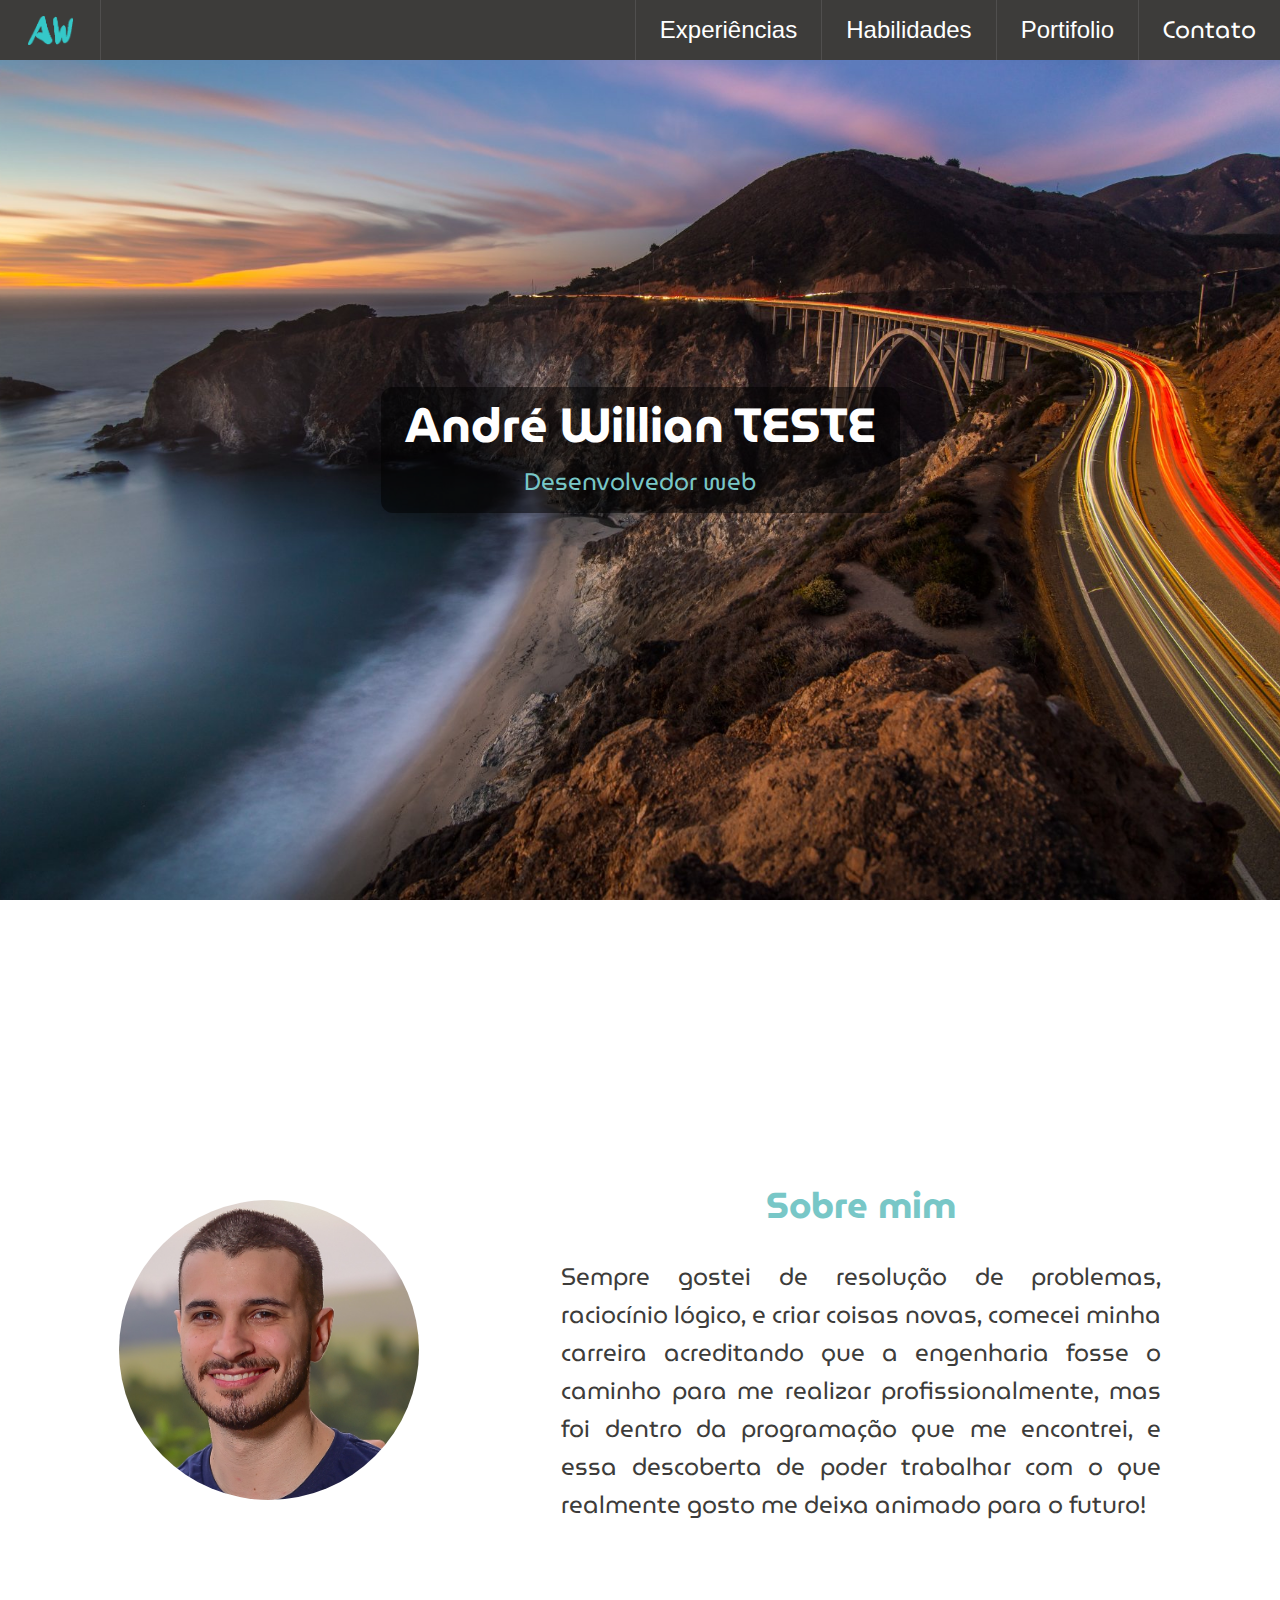
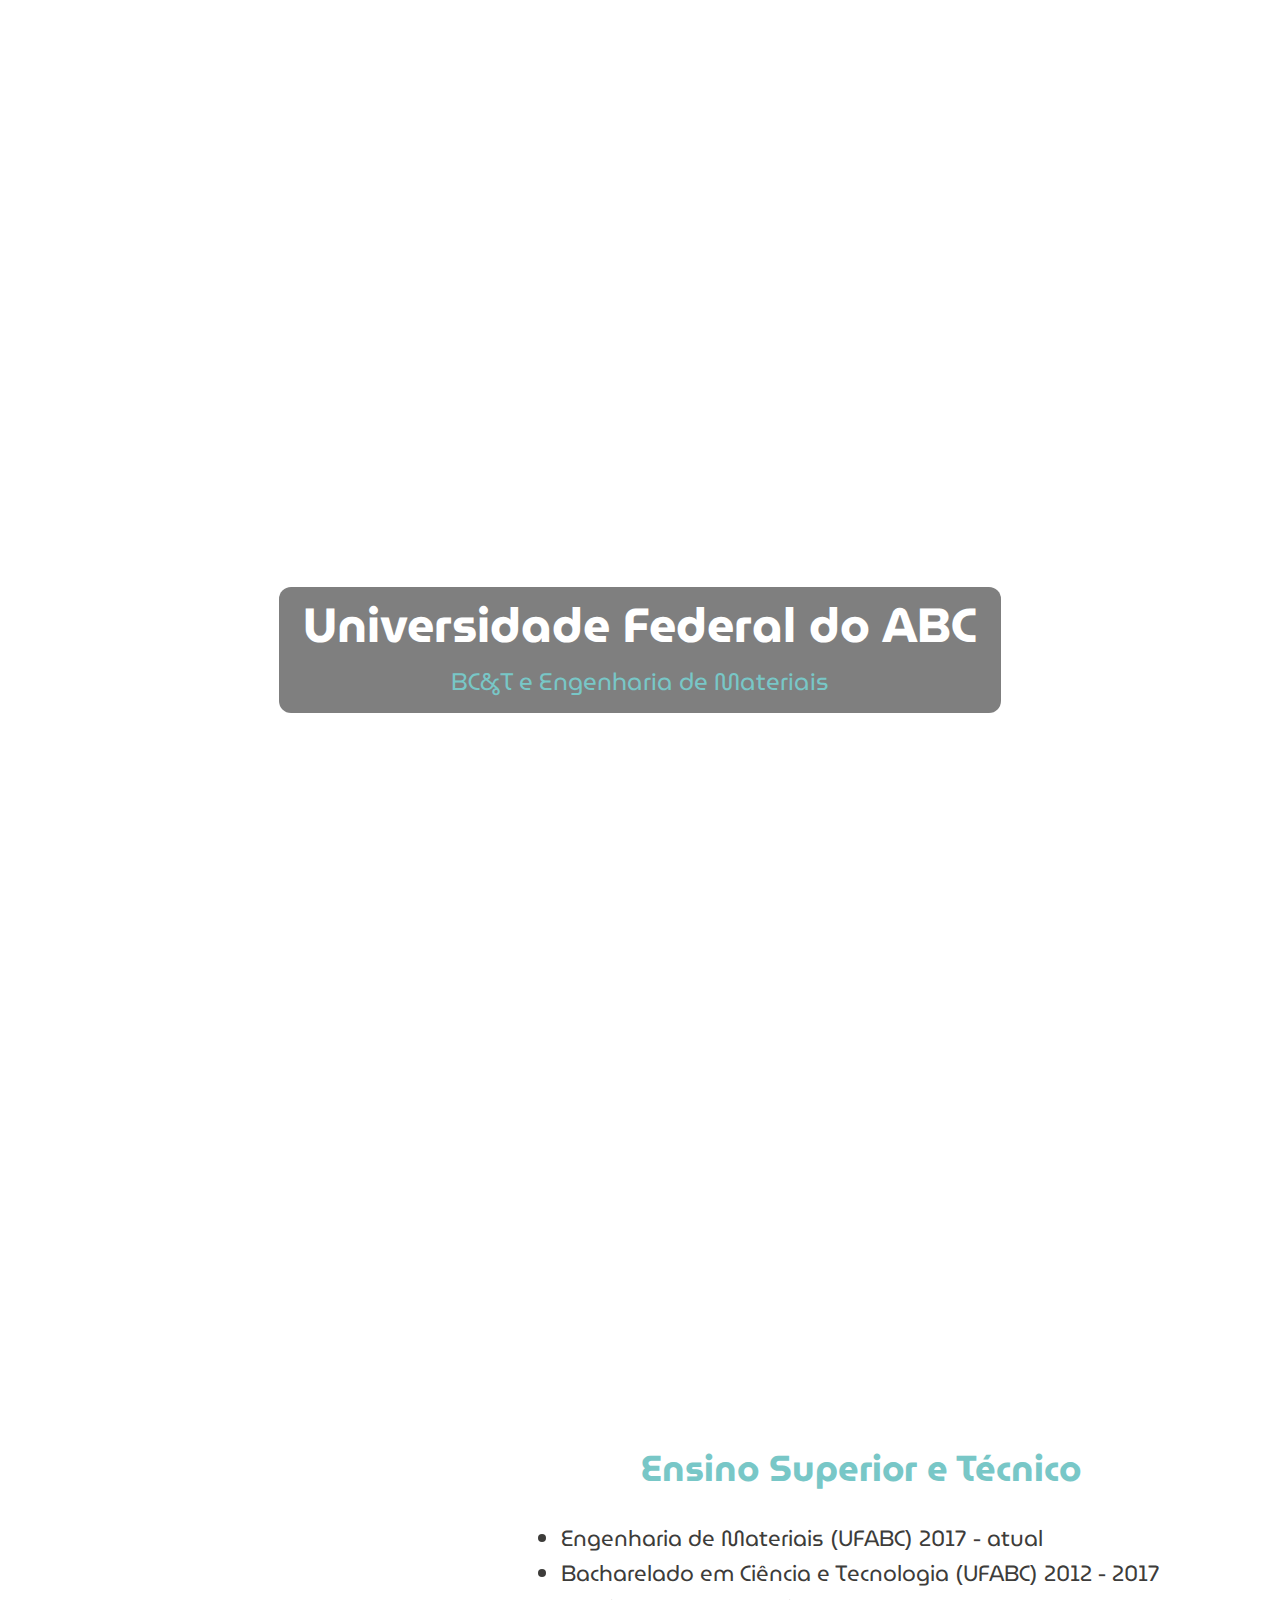
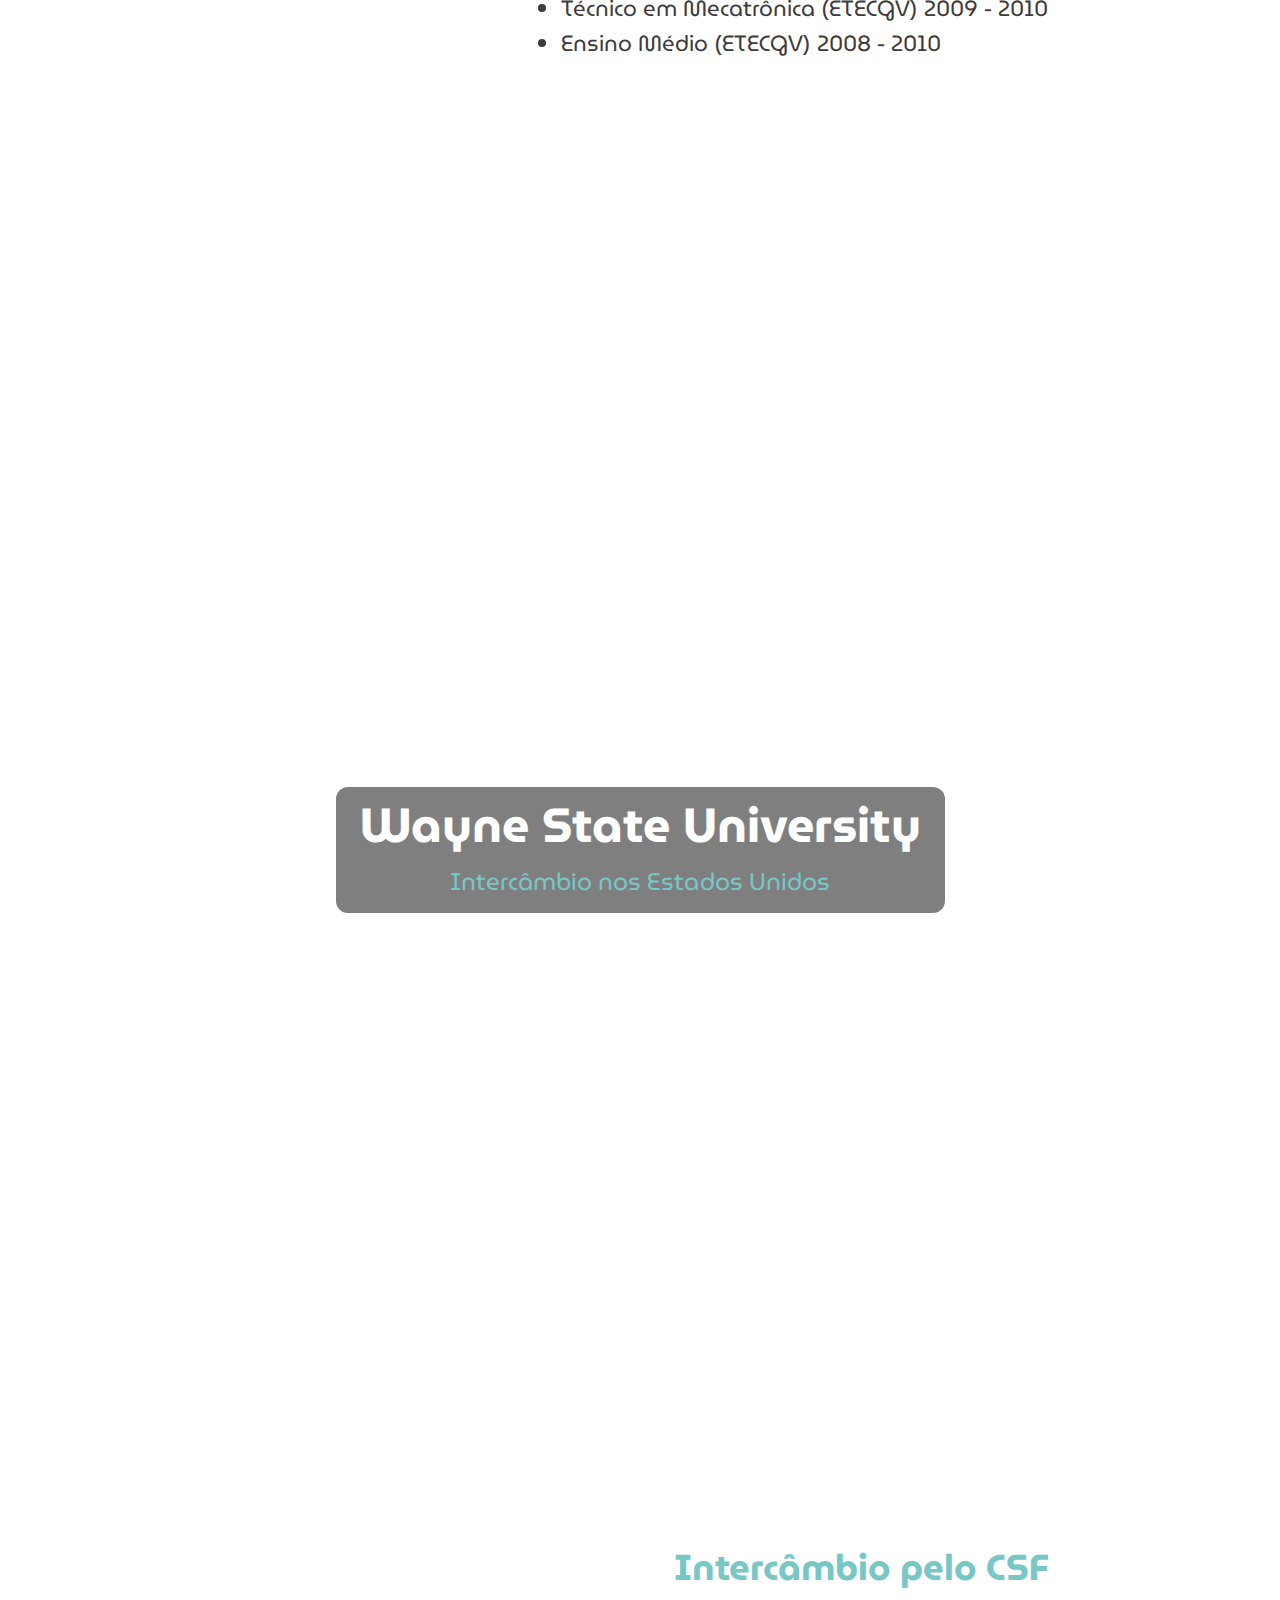
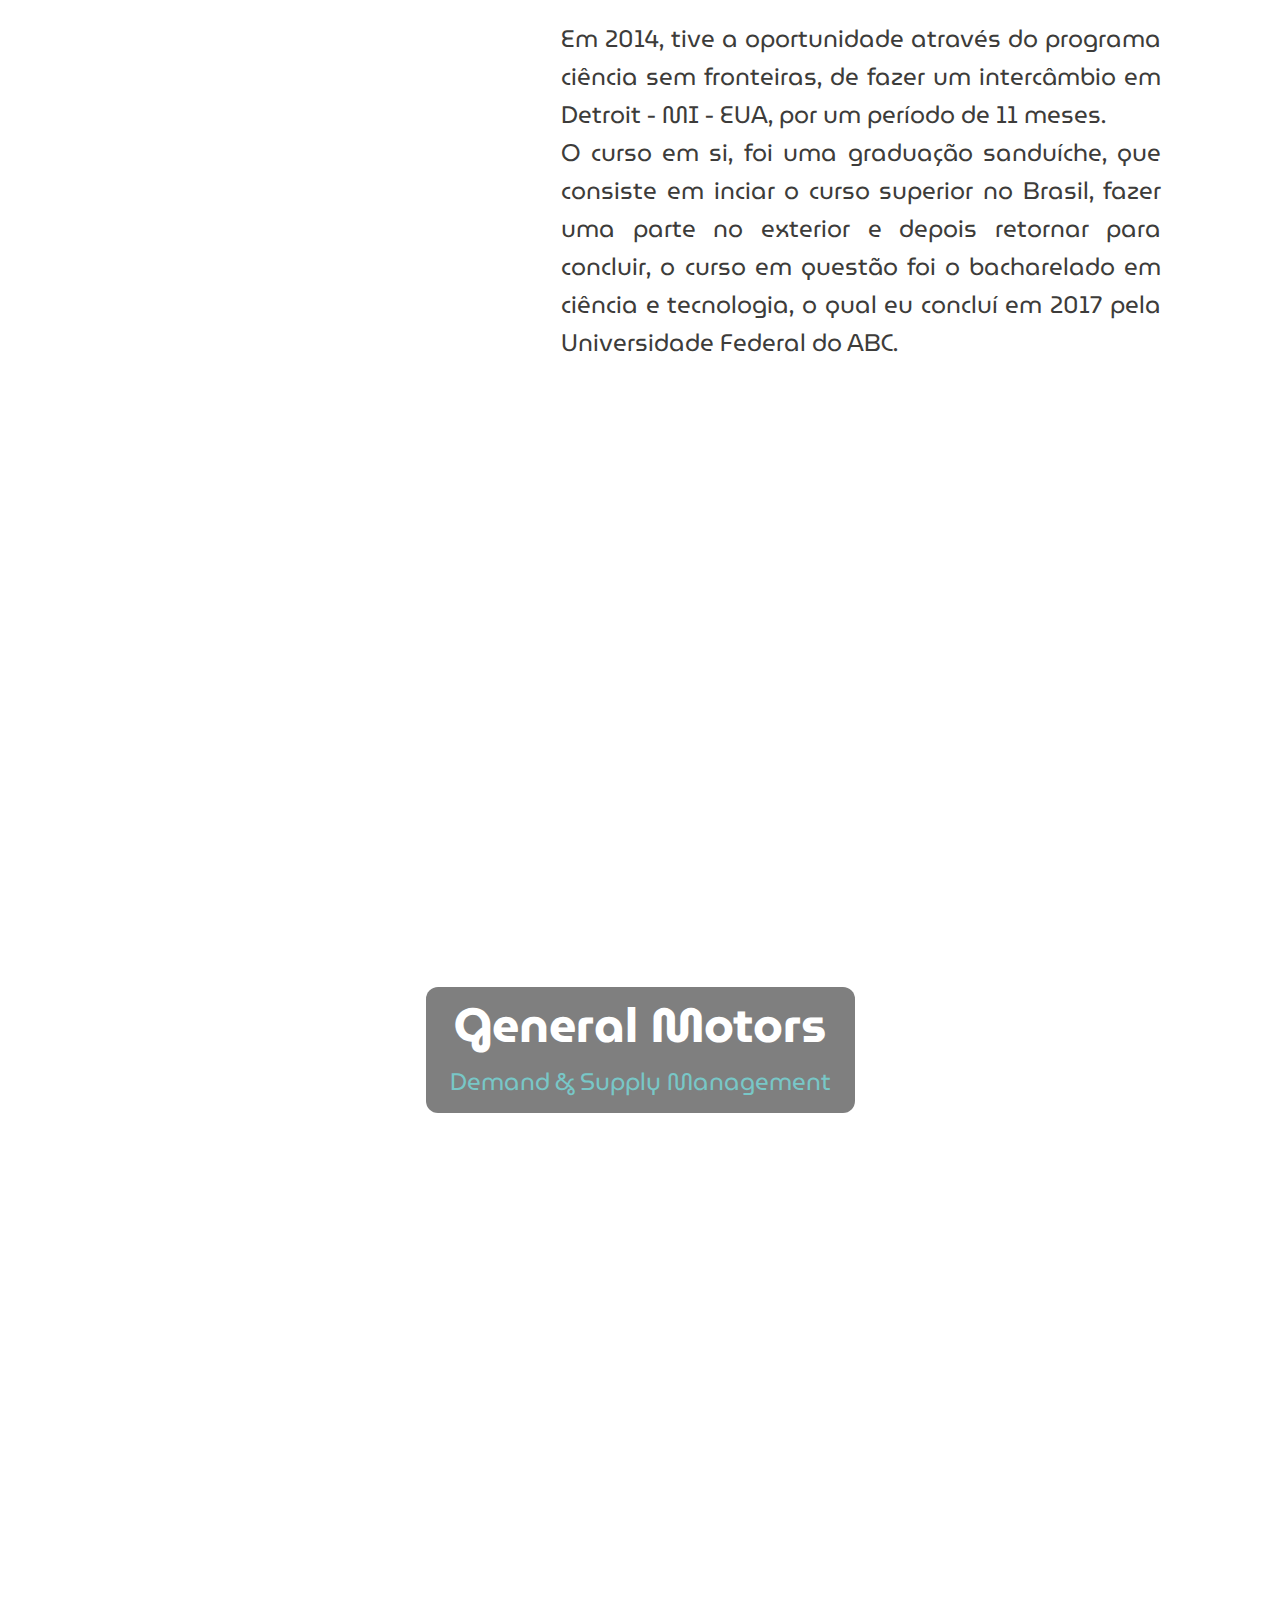
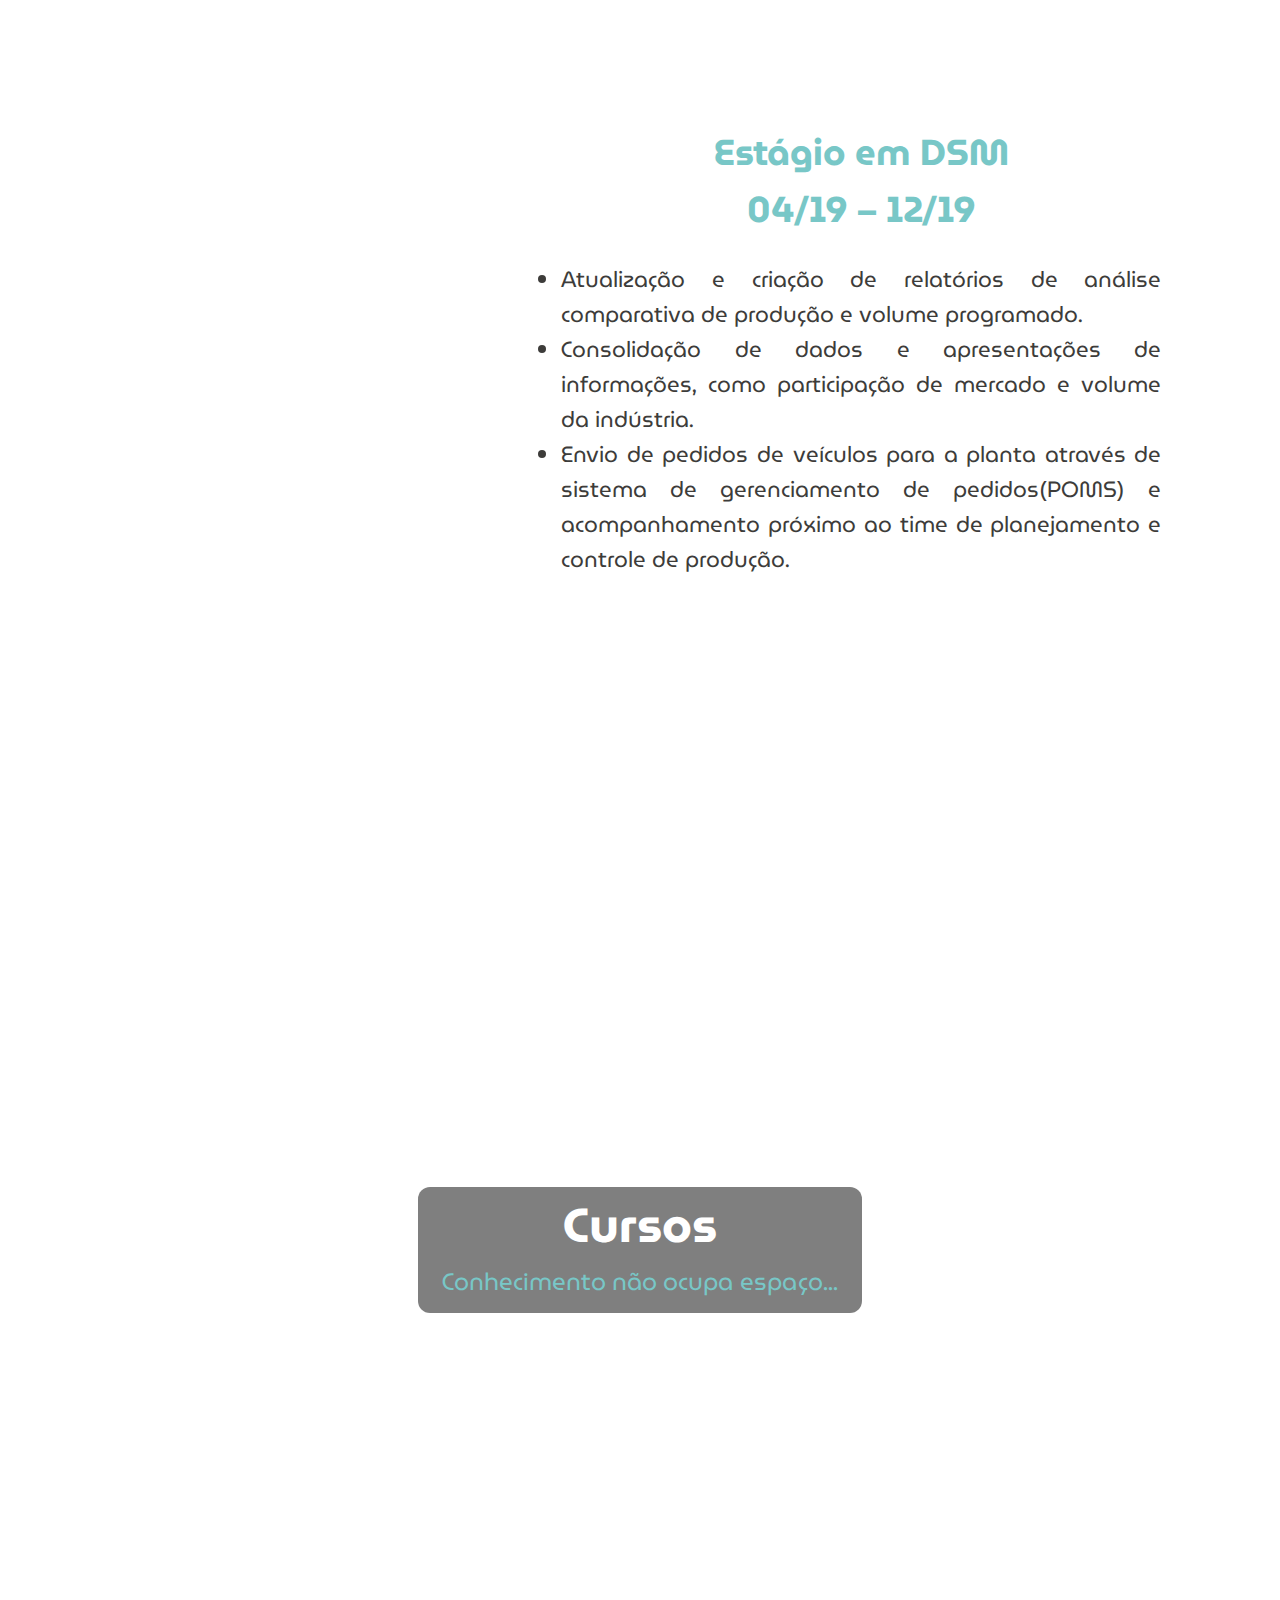
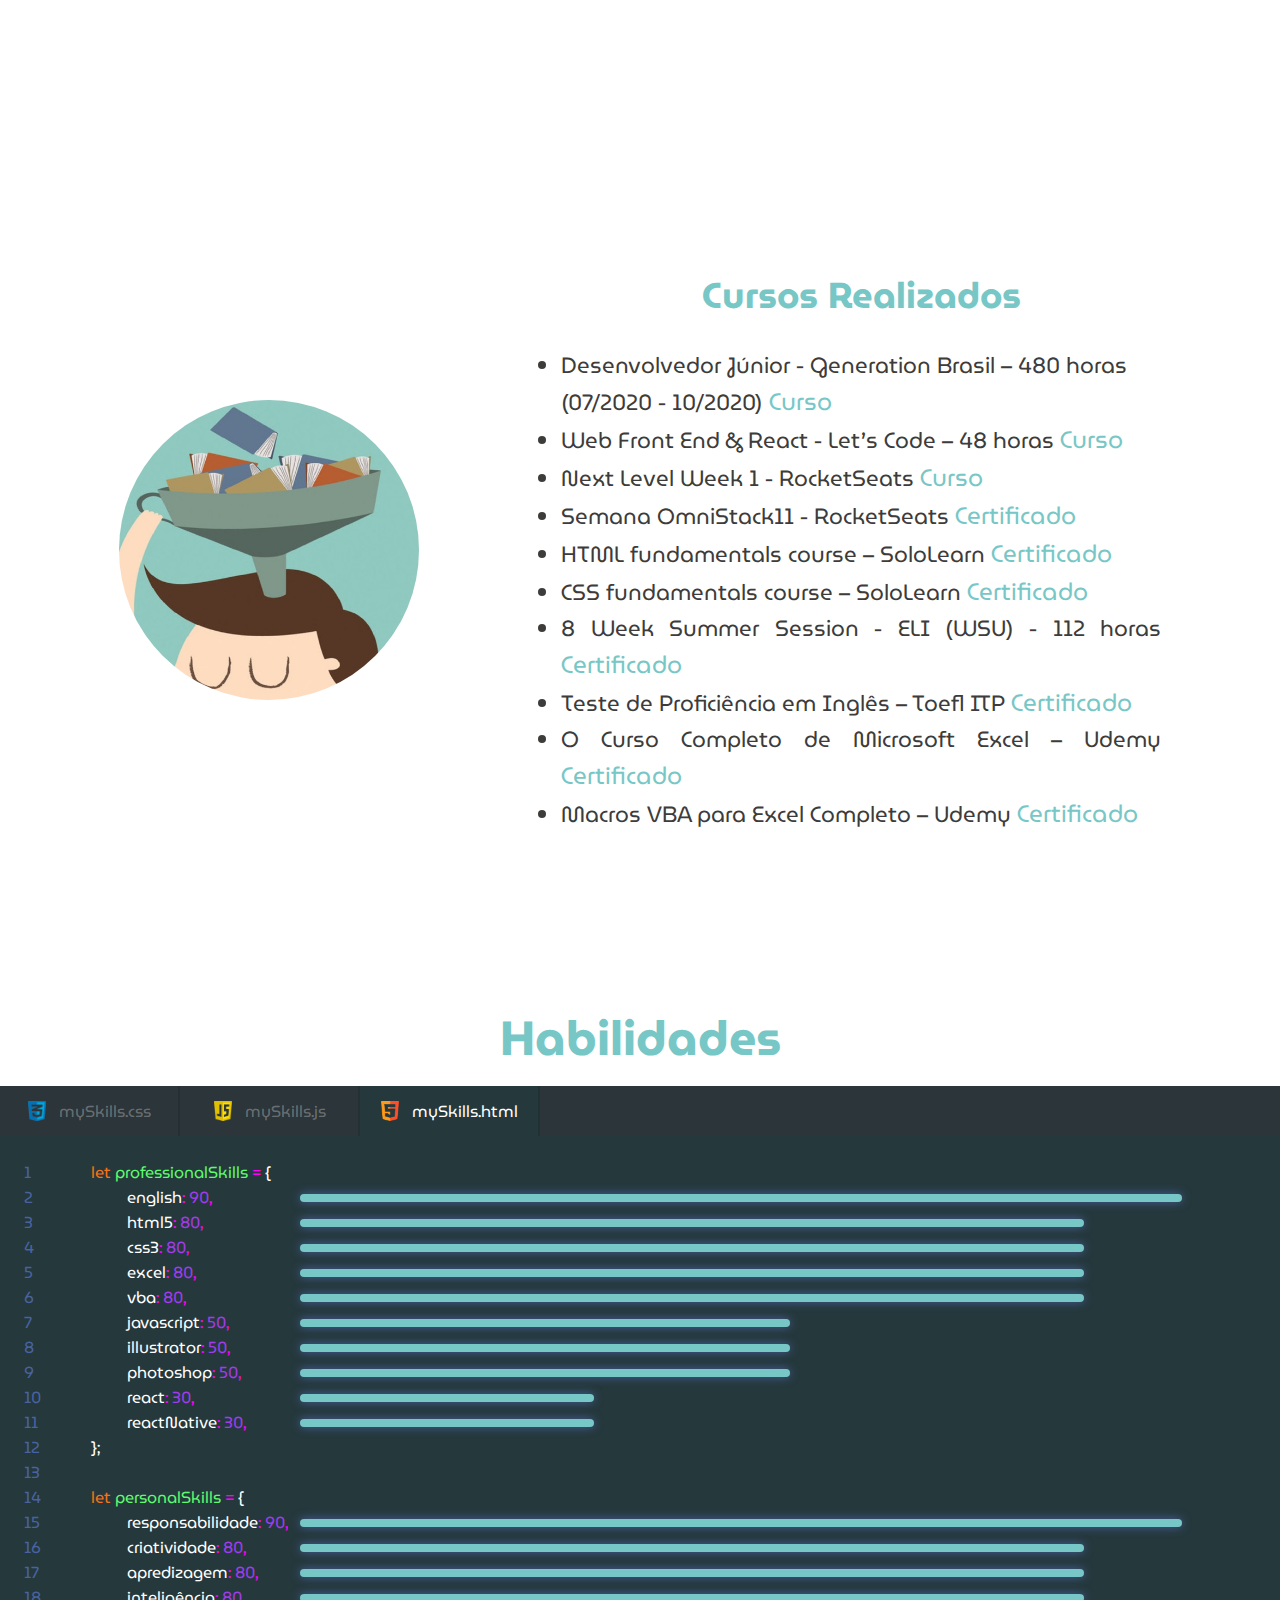
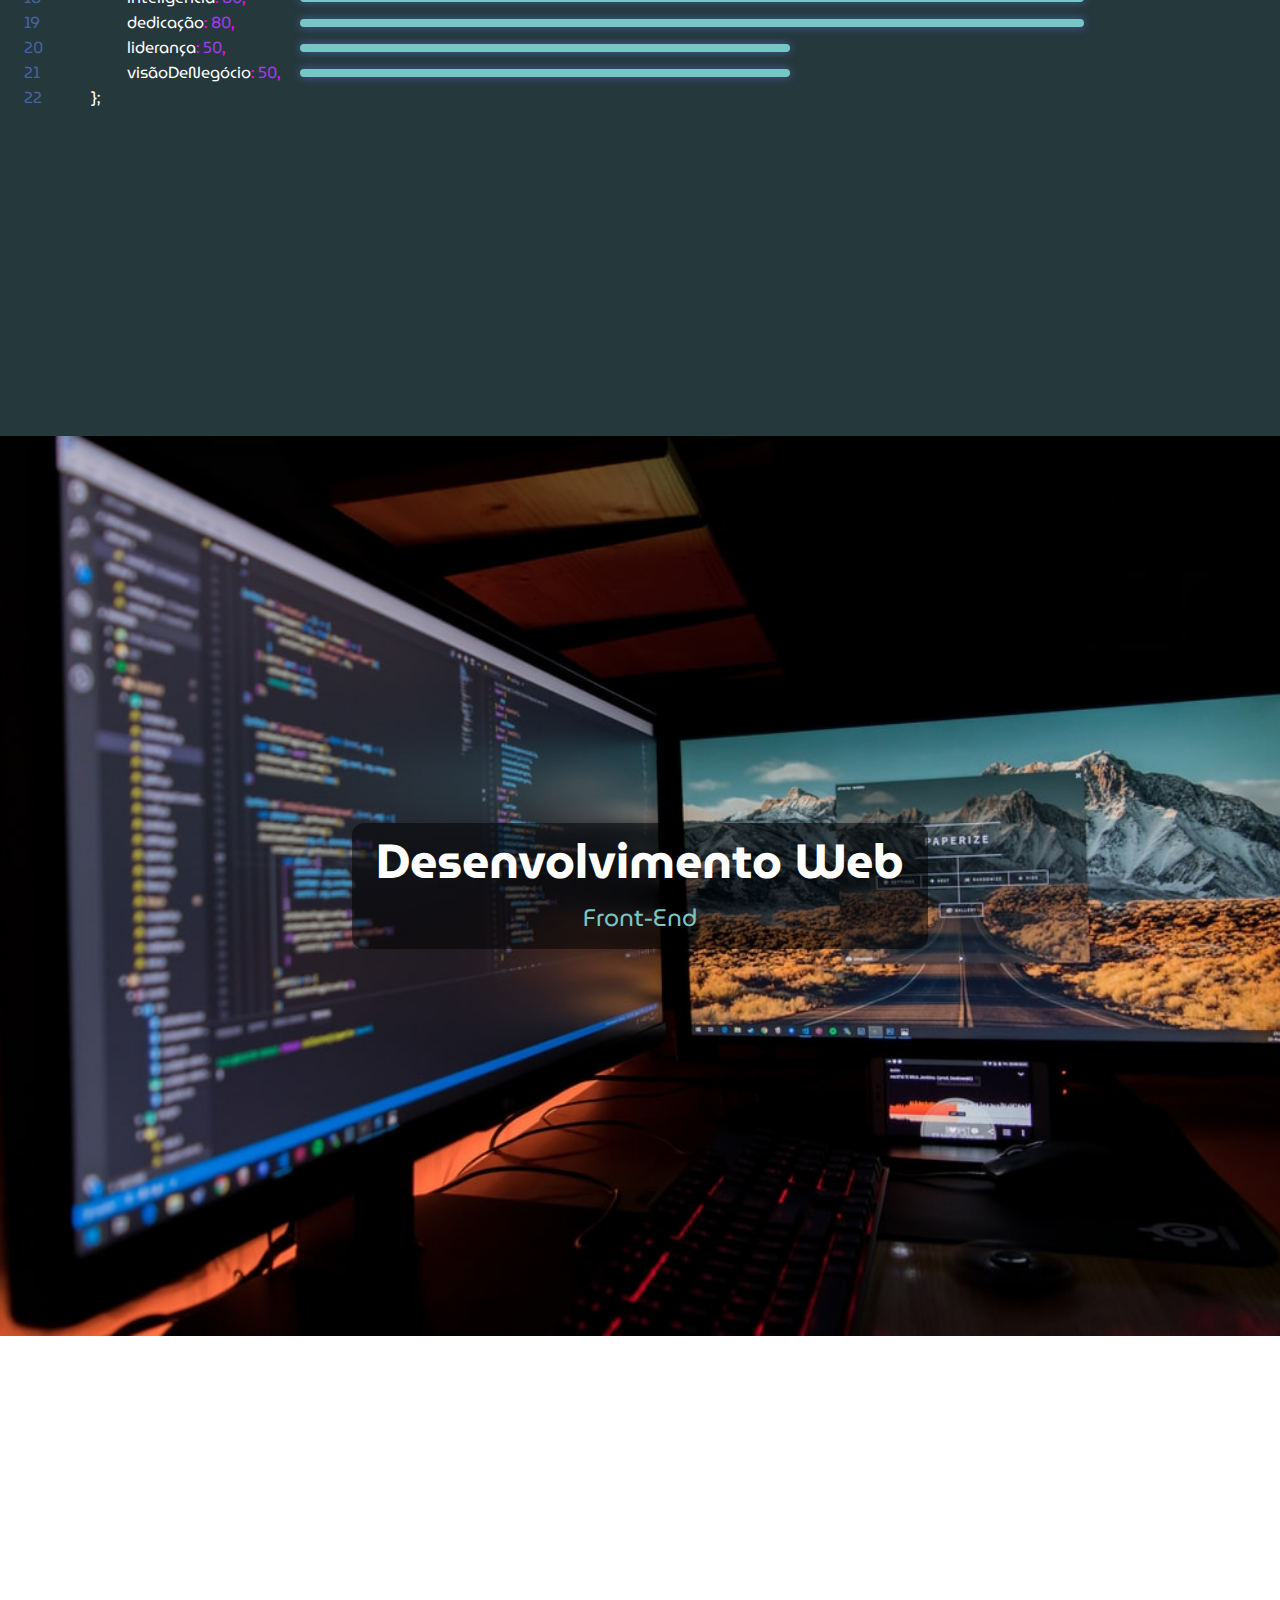
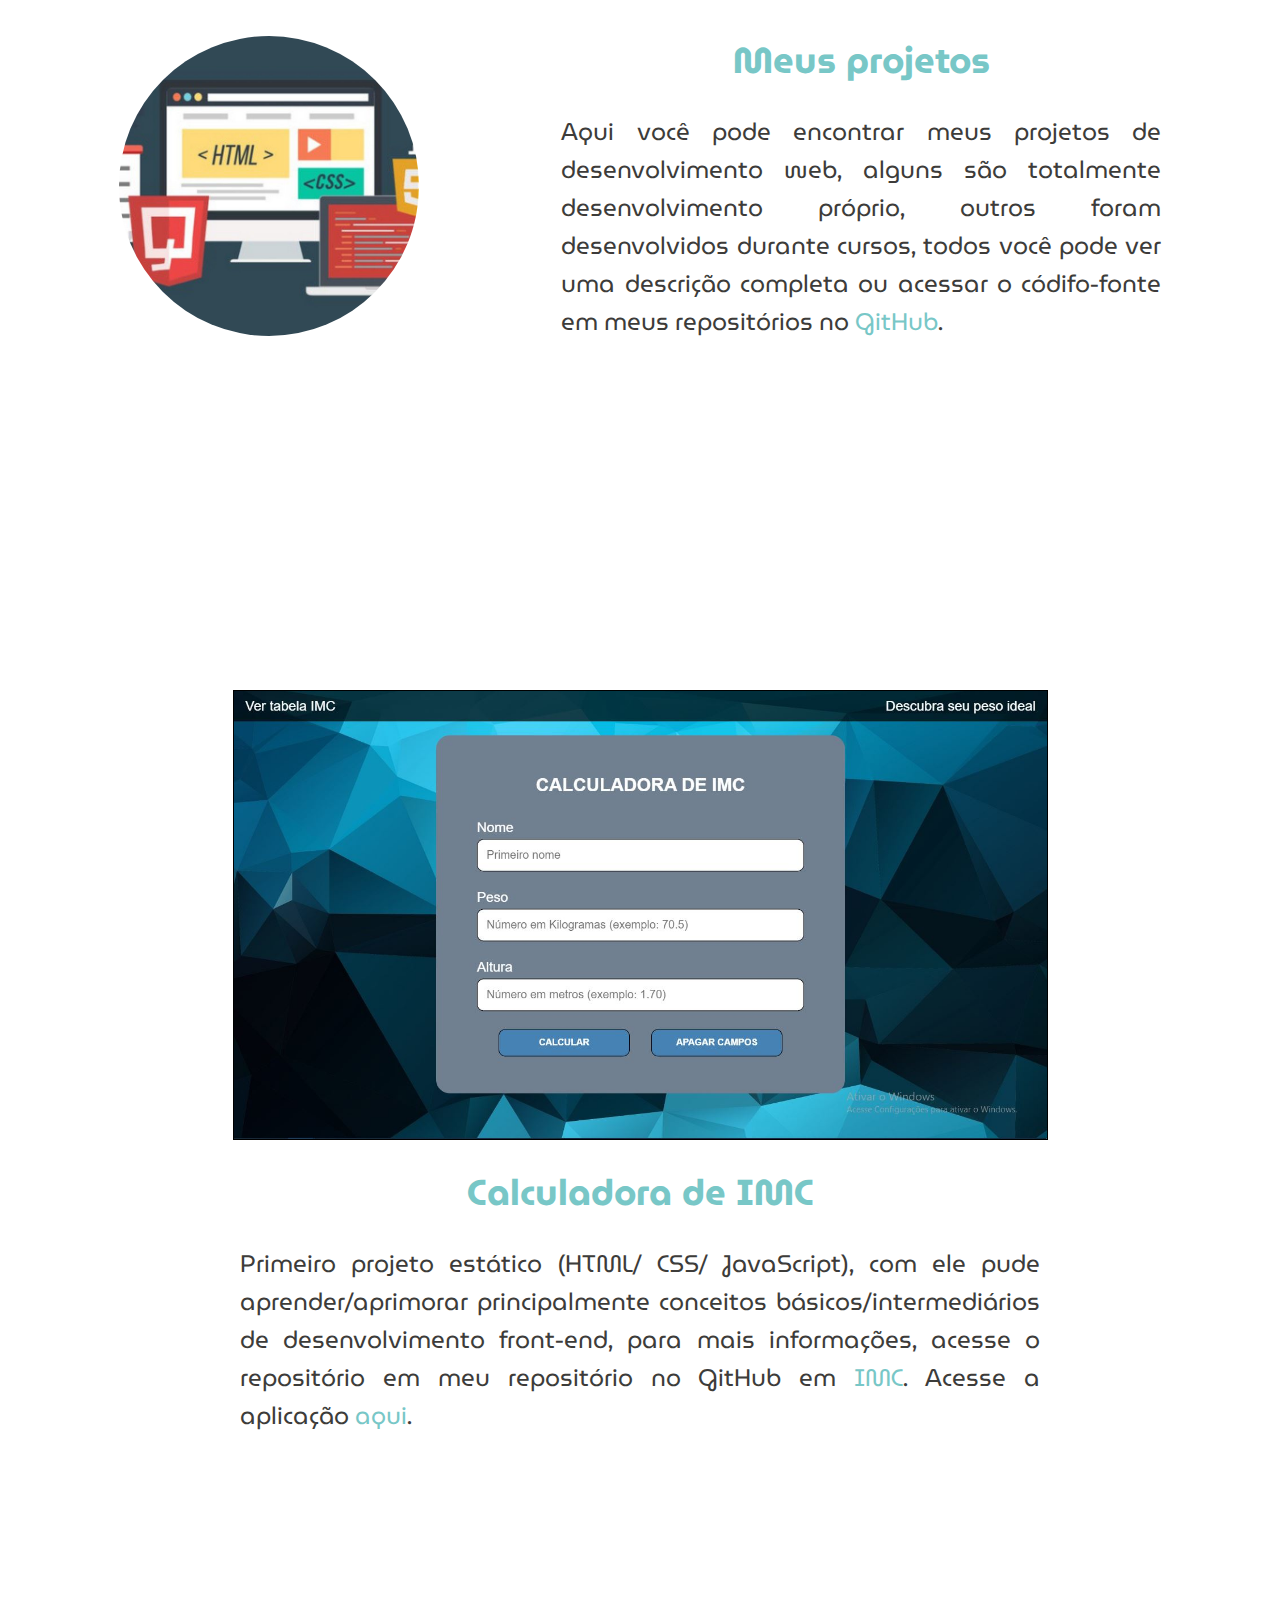
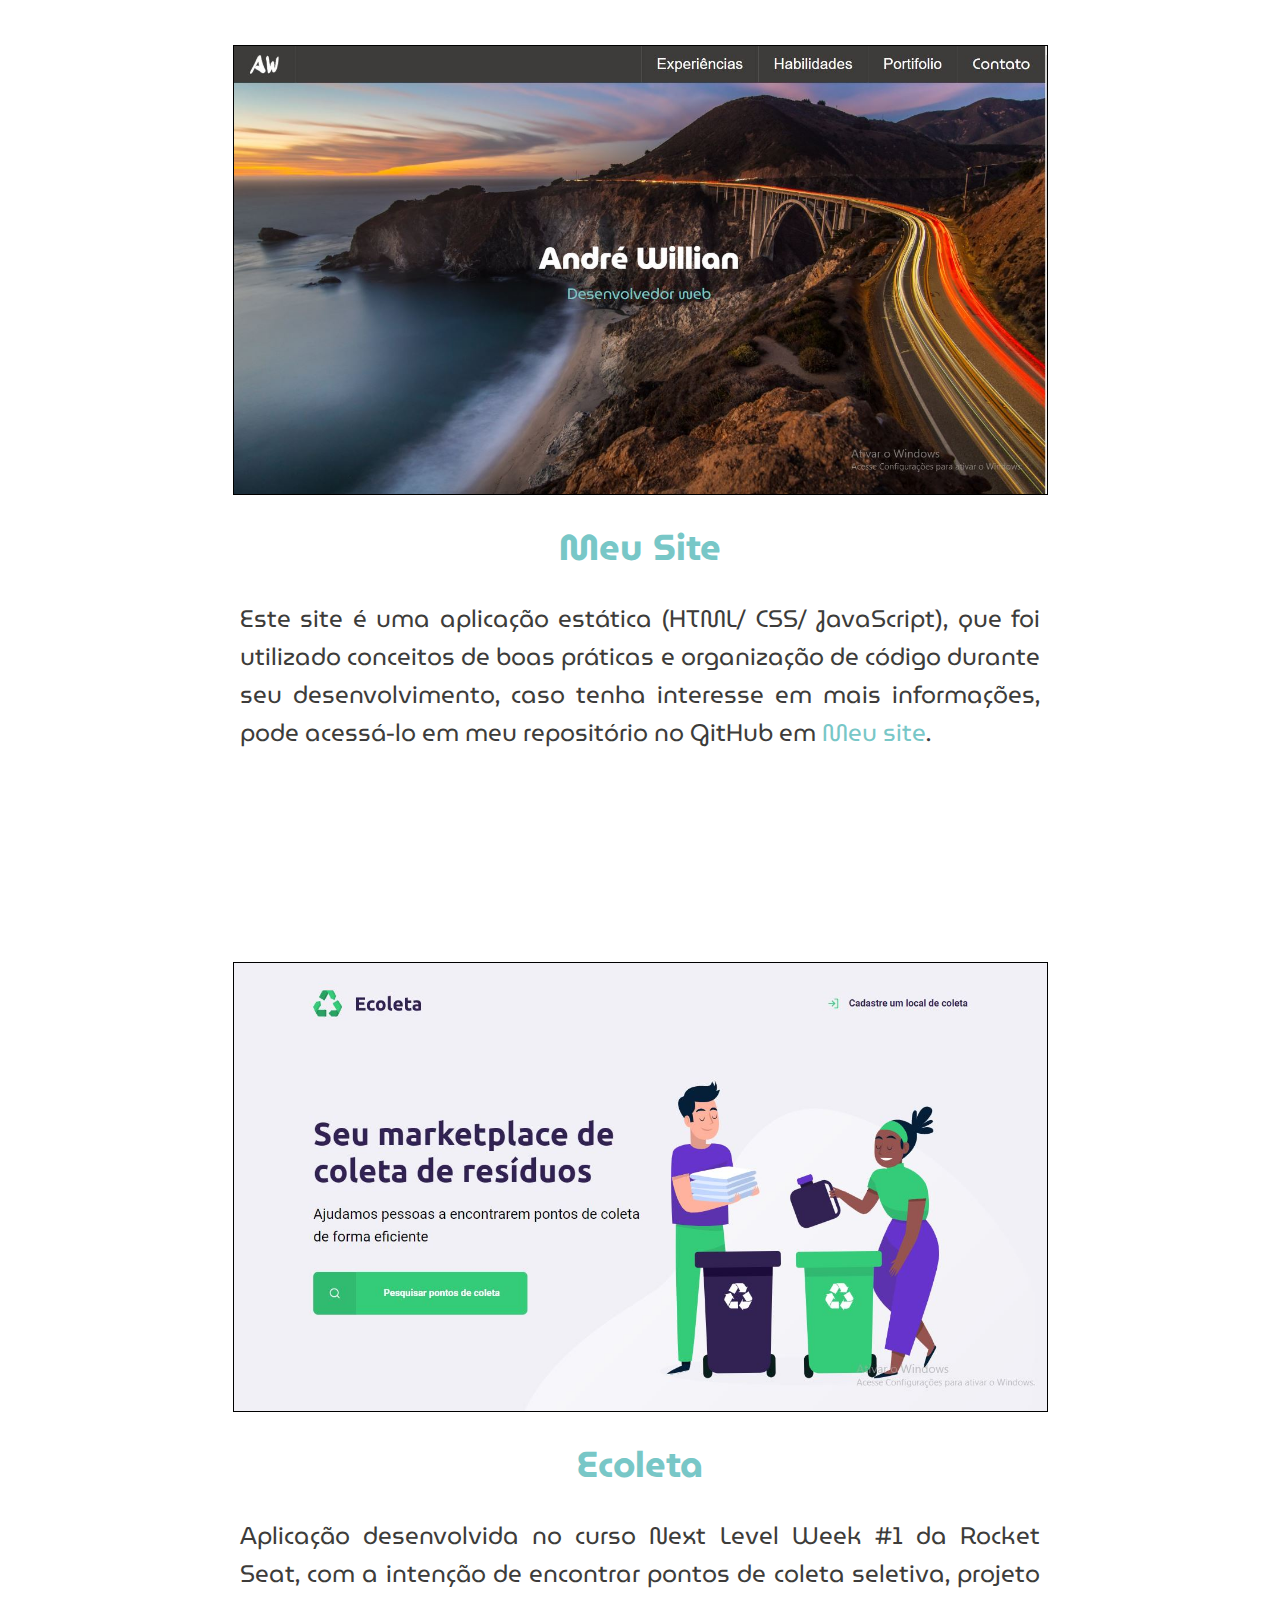
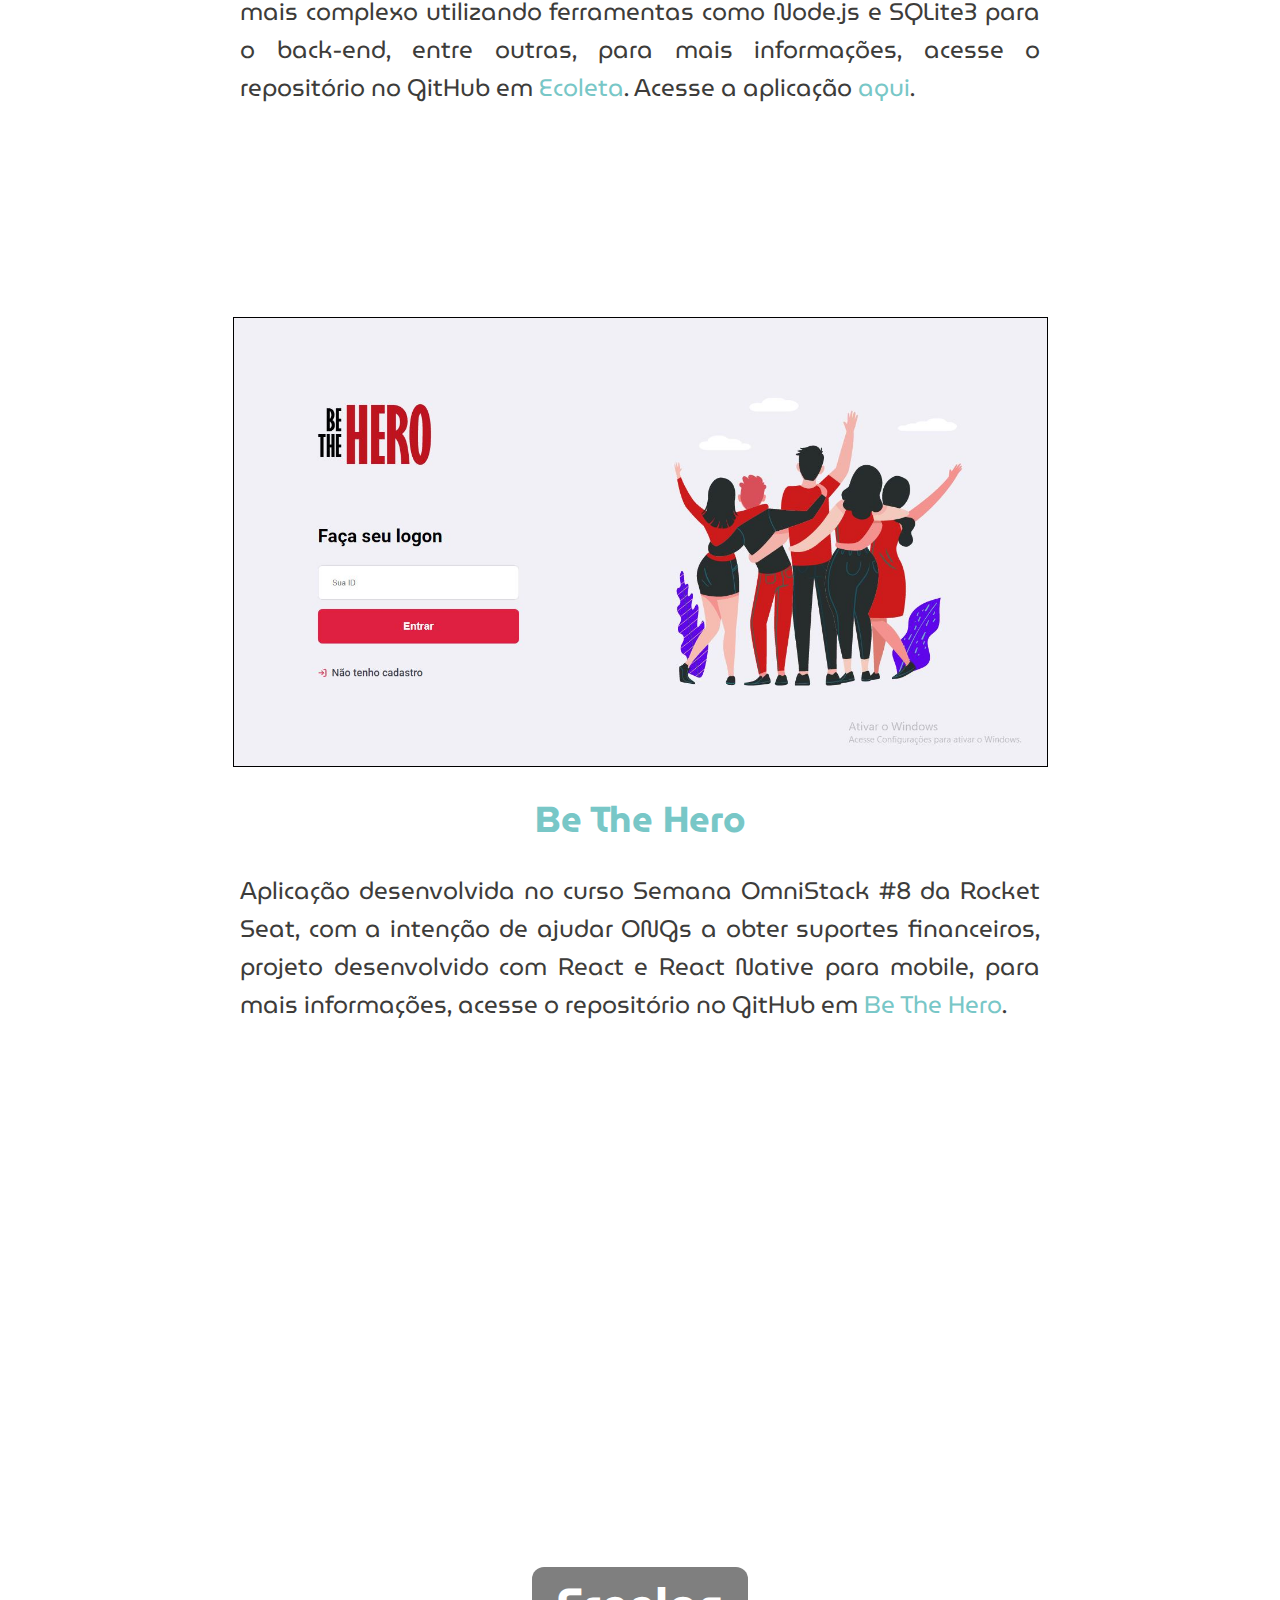
==== commit 101eb85f: "testing notebook master update" ====
--- a/index.html
+++ b/index.html
@@ -63,7 +63,7 @@
 
             <div class="first-section-title">
                 <div class="title-fadein">
-                    <h1>André Willian</h1>
+                    <h1>André Willian TESTE</h1>
                 </div>
                 <p class="subtitle-fadein">Desenvolvedor web</p>
             </div>
--- a/styles/responsive.css
+++ b/styles/responsive.css
@@ -77,6 +77,9 @@
 
     }
     #img12 {
+        width: 200px;
+    }
+    #img13 {
         width: 200px;
     }
     #img17 {
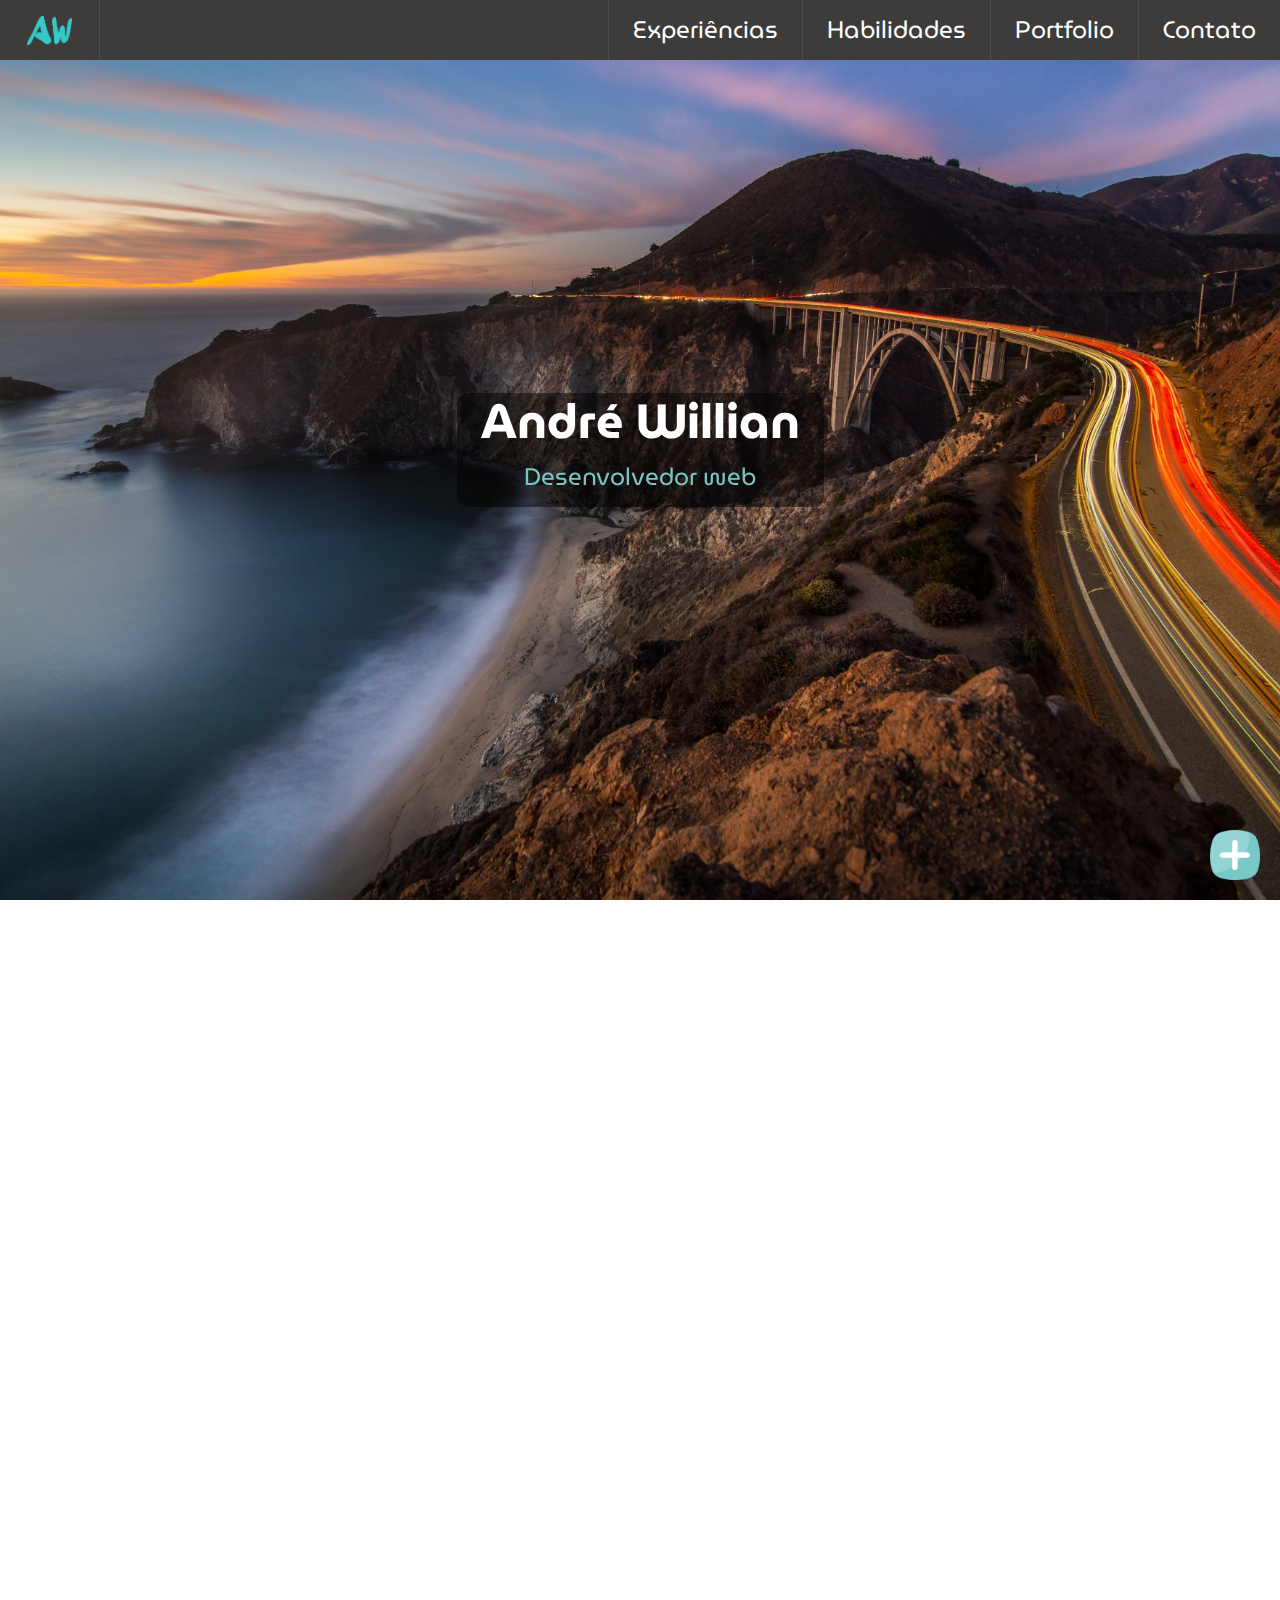
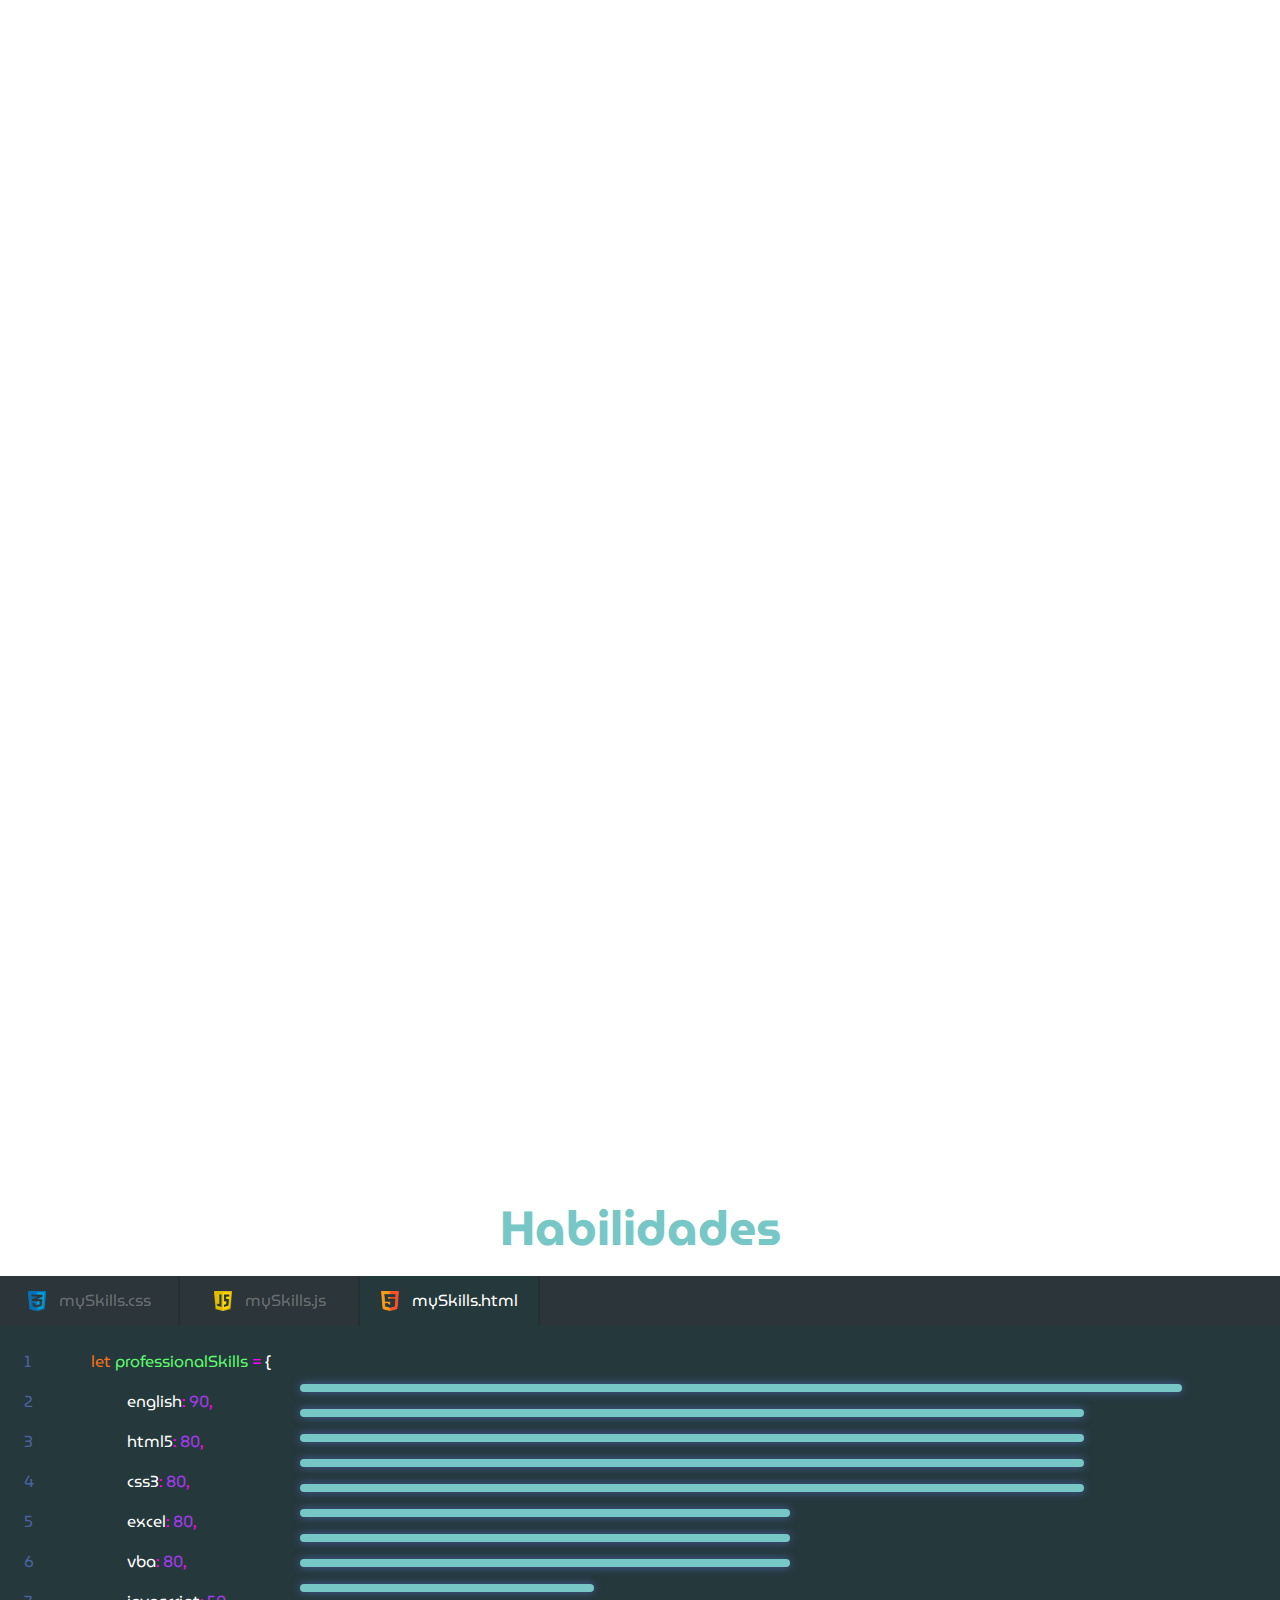
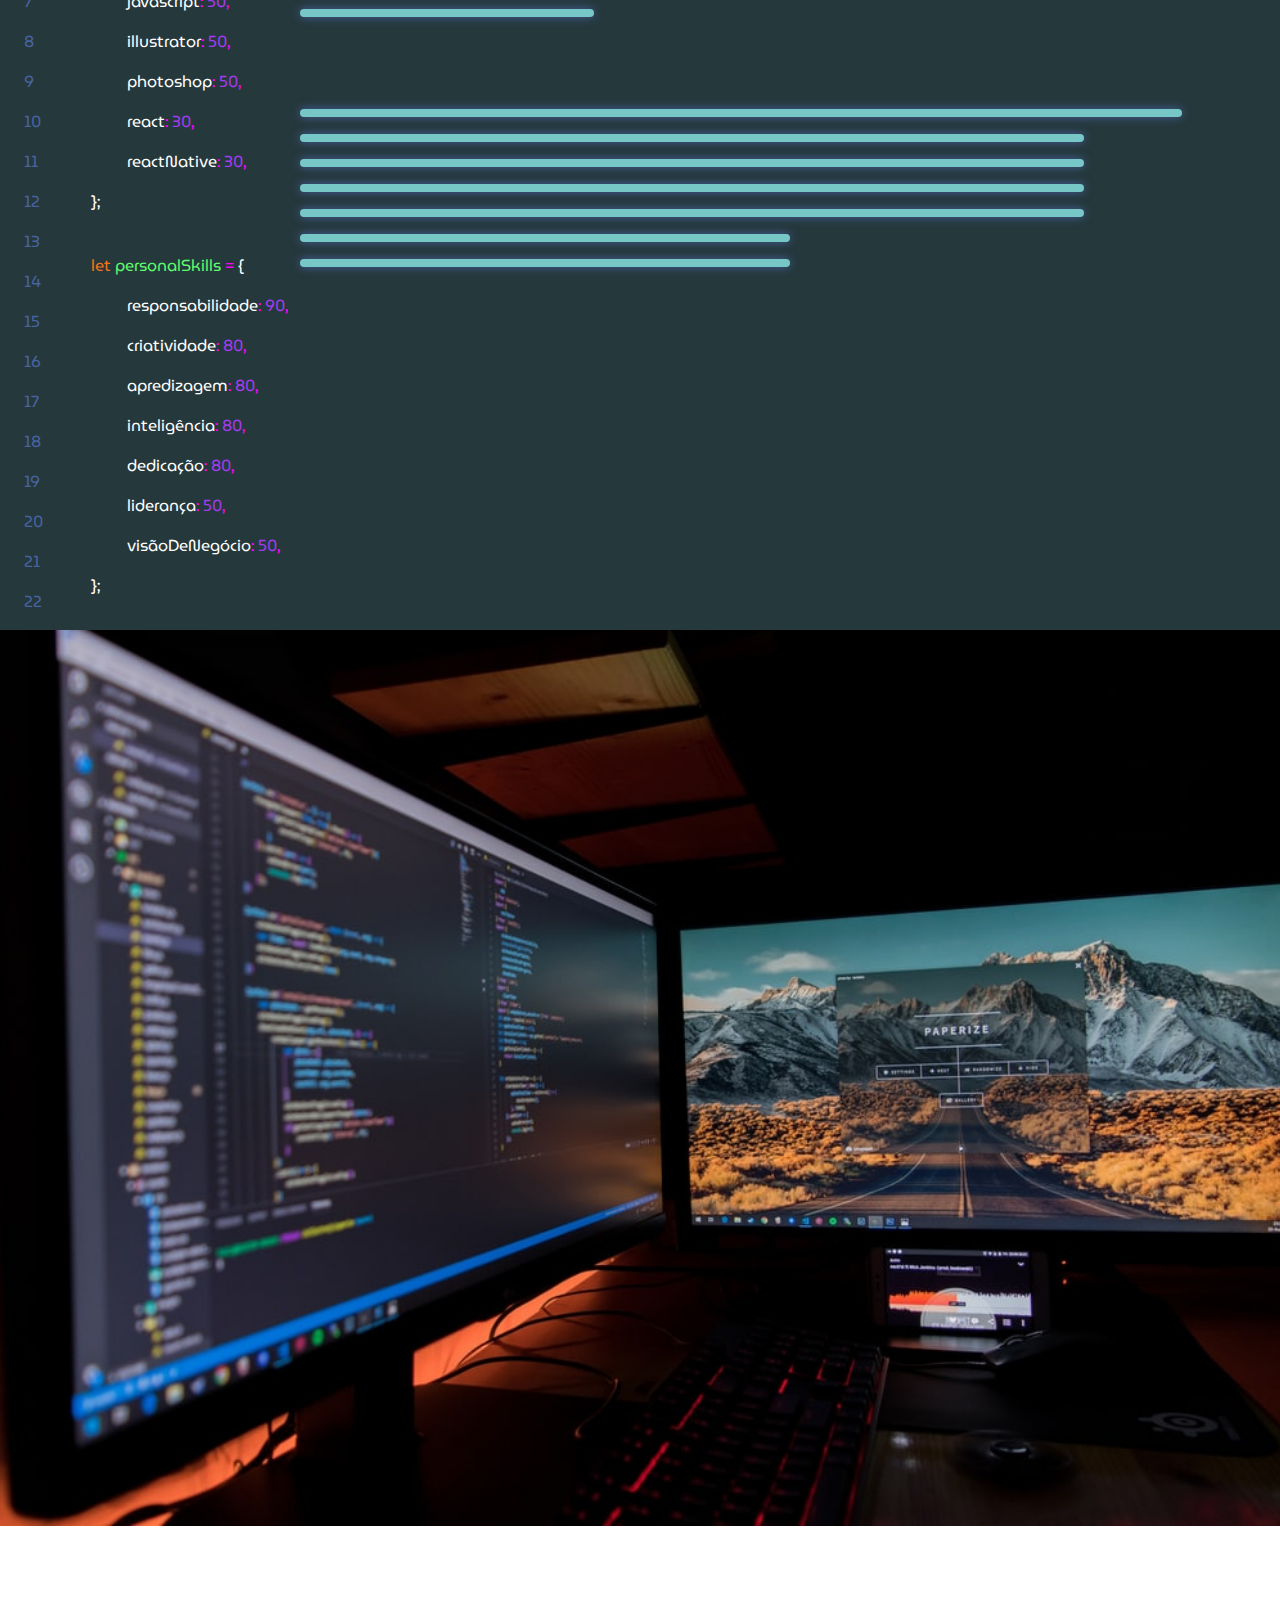
==== commit f93ea8db: "adicao botao collapse" ====
--- a/index.html
+++ b/index.html
@@ -6,12 +6,22 @@
         <meta name="viewport" content="width=device-width, initial-scale=1.0">
         <title>Home</title>
 
+        <!--BOOTSTRAP COLLAPSE-->
+
+        <link rel="stylesheet" href="https://maxcdn.bootstrapcdn.com/bootstrap/4.5.2/css/bootstrap.min.css">
+        <script src="https://ajax.googleapis.com/ajax/libs/jquery/3.5.1/jquery.min.js"></script>
+        <script src="https://cdnjs.cloudflare.com/ajax/libs/popper.js/1.16.0/umd/popper.min.js"></script>
+        <script src="https://maxcdn.bootstrapcdn.com/bootstrap/4.5.2/js/bootstrap.min.js"></script>
+
         <link href="https://fonts.googleapis.com/css2?family=MuseoModerno:wght@400;600;800&display=swap" rel="stylesheet">
+
+        <link rel="stylesheet" href="https://unpkg.com/aos@next/dist/aos.css"/>
 
         <link rel="stylesheet" href="./styles/index.css">
         <link rel="stylesheet" href="./styles/education.css">
         <link rel="stylesheet" href="./styles/exchange.css">
         <link rel="stylesheet" href="./styles/internship.css">
+        <link rel="stylesheet" href="./styles/itau.css">
         <link rel="stylesheet" href="./styles/professional.css">
         <link rel="stylesheet" href="./styles/courses.css">
         <link rel="stylesheet" href="./styles/web.css">
@@ -23,6 +33,31 @@
 
     <body>
 
+        <!--BOOTSTRAP COLLAPSE-->
+
+        <div class="retangulo">
+            <div id="iconsId" class="icones collapse">
+                <a href="#first-section">
+                    <div id="icon1C" class="imageC"></div>
+                </a>
+
+                <a href="https://wa.me/5511992603675" target="a_blank">
+                    <div id="icon2C" class="imageC"></div>
+                </a>
+                <a href="mailto:andrewgcarcalho@gmail.com?subject=Gostei do seu site, gostaria de conversar com você.&body=Olá, tudo bem? ...">
+                    <div id="icon3C" class="imageC"></div>
+                </a>
+                 <a href="#contact">
+                    <div id="icon4C" class="imageC"></div>
+                </a>
+            </div>
+            <a href="#" data-toggle="collapse" data-target="#iconsId">
+                <div class="mais imageC"></div>
+            </a>
+        </div>
+
+        <!--BOOTSTRAP COLLAPSE-->
+
         <header>
             <a class="aw-home" href="#first-section">
                 <div id="icon-home"></div>
@@ -34,6 +69,7 @@
                     <a href="#first-section-education">Educação</a>
                     <a href="#first-section-exchange">Intercâmbio</a>
                     <a href="#first-section-intern">Estágio</a>
+                    <a href="#first-section-itau">Analista TI</a>
                 </div>
             </div>
 
@@ -46,7 +82,7 @@
             </div>
 
             <div class="right-menu">
-                <button class="menu-button">Portifolio</button>
+                <button class="menu-button">Portfolio</button>
                 <div class="dropdown-menu">
                     <a href="#first-section-web">Web</a>
                     <a href="#first-section-design">Design</a>
@@ -57,13 +93,15 @@
             <a class="a-contact" href="#contact">Contato</a>
         </header>
 
+        <!-- BOTAO + -->
+        <!-- <a class="botao-mais" href="#first-section"> <div id="coluna-box"> <div id="icon-mais"></div> </div> </a> -->
         <!-- HOME -->
 
         <section id="first-section" class="home-background">
 
-            <div class="first-section-title">
+            <div data-aos="zoom-in" data-aos-offset="200" data-aos-duration="3000" class="first-section-title">
                 <div class="title-fadein">
-                    <h1>André Willian TESTE</h1>
+                    <h1>André Willian</h1>
                 </div>
                 <p class="subtitle-fadein">Desenvolvedor web</p>
             </div>
@@ -71,10 +109,10 @@
         </section>
 
         <section class="second-section">
-            <div id="picture" class="home-picture"></div>
+            <div data-aos="flip-left" data-aos-duration="2000" id="picture" class="home-picture"></div>
             <div class="second-section-text">
-                <h2>Sobre mim</h2>
-                <p>
+                <h2 data-aos="zoom-in" data-aos-duration="2000">Sobre mim</h2>
+                <p data-aos="fade-left" data-aos-duration="2000">
                     Sempre gostei de resolução de problemas, raciocínio lógico, e criar coisas novas, comecei minha carreira acreditando que a engenharia fosse o caminho para me realizar profissionalmente, mas foi dentro da programação que me encontrei, e essa descoberta de poder trabalhar com o que realmente gosto me deixa animado para o futuro!
                 </p>
             </div>
@@ -84,7 +122,7 @@
 
         <section id="first-section-education" class="education-background">
 
-            <div class="first-section-title">
+            <div data-aos="zoom-in" data-aos-duration="2000" class="first-section-title">
                 <div class="title-fadein">
                     <h1>Universidade Federal do ABC</h1>
                 </div>
@@ -94,11 +132,11 @@
         </section>
 
         <section class="second-section">
-            <div id="picture" class="education-picture"></div>
+
             <div class="second-section-text">
-                <h2>Ensino Superior e Técnico</h2>
-                <p>
-                    <ul>
+                <h2 data-aos="zoom-in" data-aos-duration="2000">Ensino Superior e Técnico</h2>
+                <p >
+                    <ul data-aos="fade-left" data-aos-duration="2000">
                         <li>Engenharia de Materiais (UFABC) 2017 - atual</li>
                         <li>Bacharelado em Ciência e Tecnologia (UFABC) 2012 - 2017</li>
                         <li>Técnico em Mecatrônica (ETECGV) 2009 - 2010</li>
@@ -106,13 +144,14 @@
                     </ul>
                 </p>
             </div>
+            <div data-aos="flip-left" data-aos-duration="2000" id="picture" class="education-picture"></div>
         </section>
 
         <!-- EXCHANGE -->
 
         <section id="first-section-exchange" class="exchange-background">
 
-            <div class="first-section-title">
+            <div data-aos="zoom-in" data-aos-duration="2000" class="first-section-title">
                 <div class="title-fadein">
                     <h1>Wayne State University</h1>
                 </div>
@@ -122,10 +161,10 @@
         </section>
 
         <section class="second-section">
-            <div id="picture" class="exchange-picture"></div>
+            <div data-aos="flip-left" data-aos-duration="2000" id="picture" class="exchange-picture"></div>
             <div class="second-section-text">
-                <h2>Intercâmbio pelo CSF</h2>
-                <p>
+                <h2 data-aos="zoom-in" data-aos-duration="2000">Intercâmbio pelo CSF</h2>
+                <p data-aos="fade-left" data-aos-duration="2000">
                     Em 2014, tive a oportunidade através do programa ciência sem fronteiras, de fazer um intercâmbio em Detroit - MI - EUA, por um período de 11 meses.
                     <br>
                     O curso em si, foi uma graduação sanduíche, que consiste em inciar o curso superior no Brasil, fazer uma parte no exterior e depois retornar para concluir, o curso em questão foi o bacharelado em ciência e tecnologia, o qual eu concluí em 2017 pela Universidade Federal do ABC.
@@ -137,7 +176,7 @@
 
         <section id="first-section-intern" class="intern-background">
 
-            <div class="first-section-title">
+            <div data-aos="zoom-in" data-aos-duration="2000" class="first-section-title">
                 <div class="title-fadein">
                     <h1>General Motors</h1>
                 </div>
@@ -148,26 +187,58 @@
         </section>
 
         <section class="second-section">
-            <div id="picture" class="intern-picture"></div>
+
             <div class="second-section-text">
-                <h2>Estágio em DSM
+                <h2 data-aos="zoom-in" data-aos-duration="2000">Estágio em DSM
                     <br>
-                    04/19 – 12/19</h2>
+                    04/19 – 12/19
+                </h2>
                 <p>
-                    <ul>
+                    <ul data-aos="fade-left" data-aos-duration="2000">
                         <li>Atualização e criação de relatórios de análise comparativa de produção e volume programado.</li>
                         <li>Consolidação de dados e apresentações de informações, como participação de mercado e volume da indústria.</li>
                         <li>Envio de pedidos de veículos para a planta através de sistema de gerenciamento de pedidos(POMS) e acompanhamento próximo ao time de planejamento e controle de produção.</li>
                     </ul>
                 </p>
             </div>
+            <div data-aos="flip-left" data-aos-duration="2000" id="picture" class="intern-picture"></div>
+        </section>
+
+        <!-- ITAU -->
+
+        <section id="first-section-itau" class="itau-background">
+
+            <div data-aos="zoom-in" data-aos-duration="2000" class="first-section-title">
+                <div class="title-fadein">
+                    <h1>Itaú</h1>
+                </div>
+                <p class="subtitle-fadein">Plataformas Comerciais</p>
+            </div>
+            <!-- <div class="corvette"></div> -->
+
+        </section>
+
+        <section class="second-section">
+            <div data-aos="flip-left" data-aos-duration="2000" id="picture" class="itau-picture"></div>
+            <div class="second-section-text">
+                <h2 data-aos="zoom-in" data-aos-duration="2000">Analista de Engenharia de TI
+                    <br>
+                    11/20 – atual</h2>
+                <p>
+                    <ul data-aos="fade-left" data-aos-duration="2000">
+                        <li>Criação e manutenção de aplicações para sistemas de uso interno</li>
+                        <li>Atuação em resolução de incidentes nos canais</li>
+                        <li>Gerenciamento de projetos e utilização de metodologia ágil</li>
+                    </ul>
+                </p>
+            </div>
         </section>
 
         <!-- COURSES -->
 
         <section id="first-section-courses" class="courses-background">
 
-            <div class="first-section-title">
+            <div data-aos="zoom-in" data-aos-duration="2000" class="first-section-title">
                 <div class="title-fadein">
                     <h1>Cursos</h1>
                 </div>
@@ -177,18 +248,18 @@
         </section>
 
         <section class="second-section">
-            <div id="picture" class="courses-picture"></div>
+
             <div class="second-section-text">
-                <h2>Cursos Realizados</h2>
+                <h2 data-aos="zoom-in" data-aos-duration="2000">Cursos Realizados</h2>
                 <p>
-                    <ul>
+                    <ul data-aos="fade-left" data-aos-duration="2000">
                         <li>Desenvolvedor Júnior - Generation Brasil – 480 horas
                             <br>
                             (07/2020 - 10/2020)
-                            <a href="https://brazil.generation.org/programs/desenvolvedor-junior/" target="_blank" rel="noopener noreferrer">Curso</a>
+                            <a href="https://drive.google.com/file/d/1bRluLJoZ09jgAKB7g5537JMitziAOVM7/view?usp=sharing" target="_blank" rel="noopener noreferrer">Certificado</a>
                         </li>
                         <li>Web Front End & React - Let’s Code – 48 horas
-                            <a href="https://letscode-academy.com/cursos/web-frontend-react.html" target="_blank" rel="noopener noreferrer">Curso</a>
+                            <a href="https://drive.google.com/file/d/1h_SM0ytcV88K8RbDRH-o42OHw6EIfF5p/view?usp=sharing" target="_blank" rel="noopener noreferrer">Certificado</a>
                         </li>
                         <li>Next Level Week 1 - RocketSeats
                             <a href="https://blog.rocketseat.com.br/primeira-next-level-week/" target="_blank" rel="noopener noreferrer">Curso</a>
@@ -217,6 +288,7 @@
                     </ul>
                 </p>
             </div>
+            <div data-aos="flip-left" data-aos-duration="2000" id="picture" class="courses-picture"></div>
         </section>
 
         <!-- PROFESSIONAL -->
@@ -377,7 +449,7 @@
 
         <section id="first-section-web" class="web-background">
 
-            <div class="first-section-title">
+            <div data-aos="zoom-in" data-aos-duration="2000" class="first-section-title">
                 <div class="title-fadein">
                     <h1>Desenvolvimento Web</h1>
                 </div>
@@ -387,10 +459,10 @@
         </section>
 
         <section class="second-section">
-            <div id="picture" class="web-picture"></div>
+            <div data-aos="flip-left" data-aos-duration="2000" id="picture" class="web-picture"></div>
             <div class="second-section-text">
-                <h2>Meus projetos</h2>
-                <p>
+                <h2 data-aos="zoom-in" data-aos-duration="2000">Meus projetos</h2>
+                <p data-aos="fade-left" data-aos-duration="2000">
                     Aqui você pode encontrar meus projetos de desenvolvimento web, alguns são totalmente desenvolvimento próprio, outros foram desenvolvidos durante cursos, todos você pode ver uma descrição completa ou acessar o códifo-fonte em meus repositórios no
                     <a href="https://github.com/AndrehW27/" target="_blank" rel="noopener noreferrer">GitHub</a>.
                 </p>
@@ -399,12 +471,12 @@
 
         <section class="third-section">
 
-            <div id="img1" class="images"></div>
+            <div data-aos="flip-left" data-aos-duration="2000" id="img1" class="images"></div>
             <div class="third-section-description">
                 <div class="third-section-title">
-                    <h2>Calculadora de IMC</h2>
-                </div>
-                <p>
+                    <h2 data-aos="zoom-in" data-aos-duration="2000">Calculadora de IMC</h2>
+                </div>
+                <p data-aos="fade-left" data-aos-duration="2000">
                     Primeiro projeto estático (HTML/ CSS/ JavaScript), com ele pude aprender/aprimorar principalmente conceitos básicos/intermediários de desenvolvimento front-end, para mais informações, acesse o repositório em meu repositório no GitHub em
                     <a href="https://github.com/AndrehW27/Meu-Portifolio" target="_blank" rel="noopener noreferrer">IMC</a>. Acesse a aplicação
                     <a href="https://andrehw27.github.io/Calculadora_IMC_Peso-Ideal/" target="_blank">aqui</a>.
@@ -413,27 +485,28 @@
         </section>
 
         <section class="third-section">
-            <div id="img2" class="images"></div>
 
             <div class="third-section-description">
                 <div class="third-section-title">
-                    <h2>Meu Site</h2>
-                </div>
-                <p>
+                    <h2 data-aos="zoom-in" data-aos-duration="2000">Meu Site</h2>
+                </div>
+                <p data-aos="fade-right" data-aos-duration="2000">
                     Este site é uma aplicação estática (HTML/ CSS/ JavaScript), que foi utilizado conceitos de boas práticas e organização de código durante seu desenvolvimento, caso tenha interesse em mais informações, pode acessá-lo em meu repositório no GitHub em
                     <a href="https://github.com/AndrehW27/Meu-Portifolio" target="_blank" rel="noopener noreferrer">Meu site</a>.
                 </p>
             </div>
-        </section>
-
-        <section class="third-section">
-
-            <div id="img3" class="images"></div>
+
+            <div data-aos="flip-right" data-aos-duration="2000" id="img2" class="images2"></div>
+        </section>
+
+        <section class="third-section">
+
+            <div data-aos="flip-left" data-aos-duration="2000" id="img3" class="images"></div>
             <div class="third-section-description">
                 <div class="third-section-title">
-                    <h2>Ecoleta</h2>
-                </div>
-                <p>
+                    <h2 data-aos="zoom-in" data-aos-duration="2000">Ecoleta</h2>
+                </div>
+                <p data-aos="fade-left" data-aos-duration="2000">
                     Aplicação desenvolvida no curso Next Level Week #1 da Rocket Seat, com a intenção de encontrar pontos de coleta seletiva, projeto mais complexo utilizando ferramentas como Node.js e SQLite3 para o back-end, entre outras, para mais informações, acesse o repositório no GitHub em
                     <a href="https://andrehw27.github.io/Calculadora_IMC_Peso-Ideal/" target="_blank">Ecoleta</a>. Acesse a aplicação
                     <a href="https://nlw--ecoleta.herokuapp.com/" target="_blank">aqui</a>.
@@ -443,23 +516,38 @@
 
         <section class="third-section">
 
-            <div id="img4" class="images"></div>
             <div class="third-section-description">
                 <div class="third-section-title">
-                    <h2>Be The Hero</h2>
-                </div>
-                <p>
+                    <h2 data-aos="zoom-in" data-aos-duration="2000">Be The Hero</h2>
+                </div>
+                <p data-aos="fade-right" data-aos-duration="2000">
                     Aplicação desenvolvida no curso Semana OmniStack #8 da Rocket Seat, com a intenção de ajudar ONGs a obter suportes financeiros, projeto desenvolvido com React e React Native para mobile, para mais informações, acesse o repositório no GitHub em
                     <a href="https://github.com/AndrehW27/SemanaOmniStack11.BeTheHero" target="_blank">Be The Hero</a>.
                 </p>
             </div>
+            <div data-aos="flip-right" data-aos-duration="2000" id="img4" class="images2"></div>
+        </section>
+
+        <section class="third-section">
+
+            <div data-aos="flip-left" data-aos-duration="2000" id="img5" class="images"></div>
+            <div class="third-section-description">
+                <div class="third-section-title">
+                    <h2 data-aos="zoom-in" data-aos-duration="2000">Impacta+</h2>
+                </div>
+                <p data-aos="fade-left" data-aos-duration="2000">
+                    Projeto final realizado em grupo para a conclusão do bootcamp da Generation Brasil. Projeto de rede social com a intenção de incentivar a doação de sangue. Tecnologias utilizadas Angular 9, bootstrap, Java, Spring Boot e MySQL. Mais informações em
+                    <a href="https://github.com/AndrehW27/ImpactaMais" target="_blank" rel="noopener noreferrer">Github</a>. Acesse a aplicação
+                    <a href="https://impacta-mais.herokuapp.com/" target="_blank">aqui</a>.
+                </p>
+            </div>
         </section>
 
         <!-- DESIGN -->
 
         <section id="first-section-design" class="design-background">
 
-            <div class="first-section-title">
+            <div data-aos="zoom-in" data-aos-duration="2000" class="first-section-title">
                 <div class="title-fadein">
                     <h1>Freelas</h1>
                 </div>
@@ -469,10 +557,10 @@
         </section>
 
         <section class="second-section">
-            <div id="picture" class="design-picture"></div>
+            <div data-aos="flip-left" data-aos-duration="2000" id="picture" class="design-picture"></div>
             <div class="second-section-text">
-                <h2>Trabalhos Executados</h2>
-                <p>
+                <h2 data-aos="zoom-in" data-aos-duration="2000">Trabalhos Executados</h2>
+                <p data-aos="fade-left" data-aos-duration="2000">
                     Fiz alguns trabalhos de design, utilizando softwares como Photoshop e Illustrator.
                     <br>
                     Esses trabalhos podem ser vistos logo abaixo, como logos, capas e layouts.
@@ -482,12 +570,12 @@
 
         <section class="third-section">
 
-            <div id="img11" class="images"></div>
-            <div class="third-section-description">
-                <div class="third-section-title">
+            <div data-aos="zoom-in" data-aos-duration="2000" id="img11" class="images"></div>
+            <div class="third-section-description">
+                <div data-aos="fade-down" data-aos-duration="2000" class="third-section-title">
                     <h2>Logo - Na Pressão</h2>
                 </div>
-                <p>
+                <p data-aos="fade-up" data-aos-duration="2000">
                     Arte criada para um quadro do podcast Marcha e Sai, um podcast sobre o universo gastronômico, você pode encontrá-lo no Spotify
                     <a href="https://open.spotify.com/show/3fvHgSmOBf2Z3E6nP8szSA" target="_blank" rel="noopener noreferrer">aqui</a>.
                 </p>
@@ -496,26 +584,26 @@
 
         <section class="third-section">
 
-            <div id="img12" class="images"></div>
-            <div class="third-section-description">
-                <div class="third-section-title">
+            <div class="third-section-description">
+                <div data-aos="fade-down" data-aos-duration="2000" class="third-section-title">
                     <h2>Layout - Marcha e Sai</h2>
                 </div>
-                <p>
+                <p data-aos="fade-up" data-aos-duration="2000">
                     Layout criado para postar o lançamento de novos episódios do podcast Marcha e Sai no Instagram, acesse o instagram deles
                     <a href="https://www.instagram.com/marchaesaipodcast/?hl=pt-br" target="_blank" rel="noopener noreferrer">aqui</a>.
                 </p>
             </div>
-        </section>
-
-                <section class="third-section">
-
-            <div id="img13" class="images"></div>
-            <div class="third-section-description">
-                <div class="third-section-title">
+            <div data-aos="zoom-in" data-aos-duration="2000" id="img12" class="images2"></div>
+        </section>
+
+        <section class="third-section">
+
+            <div data-aos="zoom-in" data-aos-duration="2000" id="img13" class="images"></div>
+            <div class="third-section-description">
+                <div data-aos="fade-down" data-aos-duration="2000" class="third-section-title">
                     <h2>Logo - Rádio Fogão</h2>
                 </div>
-                <p>
+                <p data-aos="fade-up" data-aos-duration="2000">
                     Outro logo criado para o podcast marcha e sai, agora para um outro quadro, onde cozinheiros e amigos contam seus causos e histórias dentro do mundo gatronômico, acesse o instagram deles
                     <a href="https://www.instagram.com/marchaesaipodcast/?hl=pt-br" target="_blank" rel="noopener noreferrer">aqui</a>.
                 </p>
@@ -524,49 +612,50 @@
 
         <section class="third-section">
 
-            <div id="img14" class="images"></div>
-            <div class="third-section-description">
-                <div class="third-section-title">
+            <div class="third-section-description">
+                <div data-aos="fade-down" data-aos-duration="2000" class="third-section-title">
                     <h2>Capa - Apoie-se</h2>
                 </div>
-                <p>
+                <p data-aos="fade-up" data-aos-duration="2000">
                     Mais um trabalho para o podcast Marcha e sai, agora uma capa para o site apoie-se para dar um suporte ao podcast, você pode conferir a capa, e se quiser contribuir com o podcast
                     <a href="https://" target="_blank">aqui</a>.
                 </p>
             </div>
-        </section>
-
-        <section class="third-section">
-            <div id="img15" class="images"></div>
-            <div class="third-section-description">
-                <div class="third-section-title">
+            <div data-aos="zoom-in" data-aos-duration="2000" id="img14" class="images2"></div>
+        </section>
+
+        <section class="third-section">
+            <div data-aos="zoom-in" data-aos-duration="2000" id="img15" class="images"></div>
+            <div class="third-section-description">
+                <div data-aos="fade-down" data-aos-duration="2000" class="third-section-title">
                     <h2>Logo - Fim de Rolê</h2>
                 </div>
-                <p>
+                <p data-aos="fade-up" data-aos-duration="2000">
                     Logo criado para o projeto de lançamento de um podcast novo, chamado Fim de Rolê, um podcast sobre todas as fases da vida entre a adolescência e o início da vida adulta.
                 </p>
             </div>
         </section>
 
         <section class="third-section">
-            <div id="img16" class="images"></div>
-            <div class="third-section-description">
-                <div class="third-section-title">
+
+            <div class="third-section-description">
+                <div data-aos="fade-down" data-aos-duration="2000" class="third-section-title">
                     <h2>Logo - SuBurguer</h2>
                 </div>
-                <p>
+                <p data-aos="fade-up" data-aos-duration="2000">
                     Logo criado para hamburgueria delivery caseira com a intenção de vender delivery por aplicativo.
                 </p>
             </div>
-        </section>
-
-        <section class="third-section">
-            <div id="img17" class="images"></div>
-            <div class="third-section-description">
-                <div class="third-section-title">
+            <div data-aos="zoom-in" data-aos-duration="2000" id="img16" class="images2"></div>
+        </section>
+
+        <section class="third-section">
+            <div data-aos="zoom-in" data-aos-duration="2000" id="img17" class="images"></div>
+            <div class="third-section-description">
+                <div data-aos="fade-down" data-aos-duration="2000" class="third-section-title">
                     <h2>Panfleto - Suburguer</h2>
                 </div>
-                <p>
+                <p data-aos="fade-up" data-aos-duration="2000">
                     Panfleto completo, com todos os lanches vendidos pela hamburgueria (existe também a arte de cada lanche separado). Vale ressaltar que tive participação ativa tanto na confecção dos lanches, quanto na fotografia dos mesmos.
                 </p>
             </div>
@@ -577,18 +666,22 @@
         <footer>
 
             <div id="contact">
-                <h3>CONTATO</h3>
+                <h3 class="h3Contato">CONTATO</h3>
                 <a class="contact-email" href="mailto:andrewgcarcalho@gmail.com?subject=Gostei do seu site, gostaria de conversar com você.&body=Olá, tudo bem? ...">
                     <div class="email-icon"></div>
                     <p>andrewgcarvalho@gmail.com</p>
                 </a>
+                <div class="contact-linkedin">
+                    <div class="linkedin-icon"></div>
+                    <p>andrecarvalho3</p>
+                    <a href="http://" target="_blank" rel="noopener noreferrer"></a>
+                    <div class="curriculo-icon" style="margin-left:20px;"></div>
+                    <p>currículo</p>
+                </div>
+
                 <div class="contact-phone">
                     <div class="cellphone-icon"></div>
                     <p>(11) 99260-3675</p>
-                </div>
-                <div class="contact-linkedin">
-                    <div class="linkedin-icon"></div>
-                    <p>andrecarvalho3</p>
                 </div>
             </div>
 
@@ -619,6 +712,11 @@
 
         </footer>
 
+        <script src="https://unpkg.com/aos@next/dist/aos.js"></script>
+        <script>
+            AOS.init();
+        </script>
+
     </body>
 
 </html>